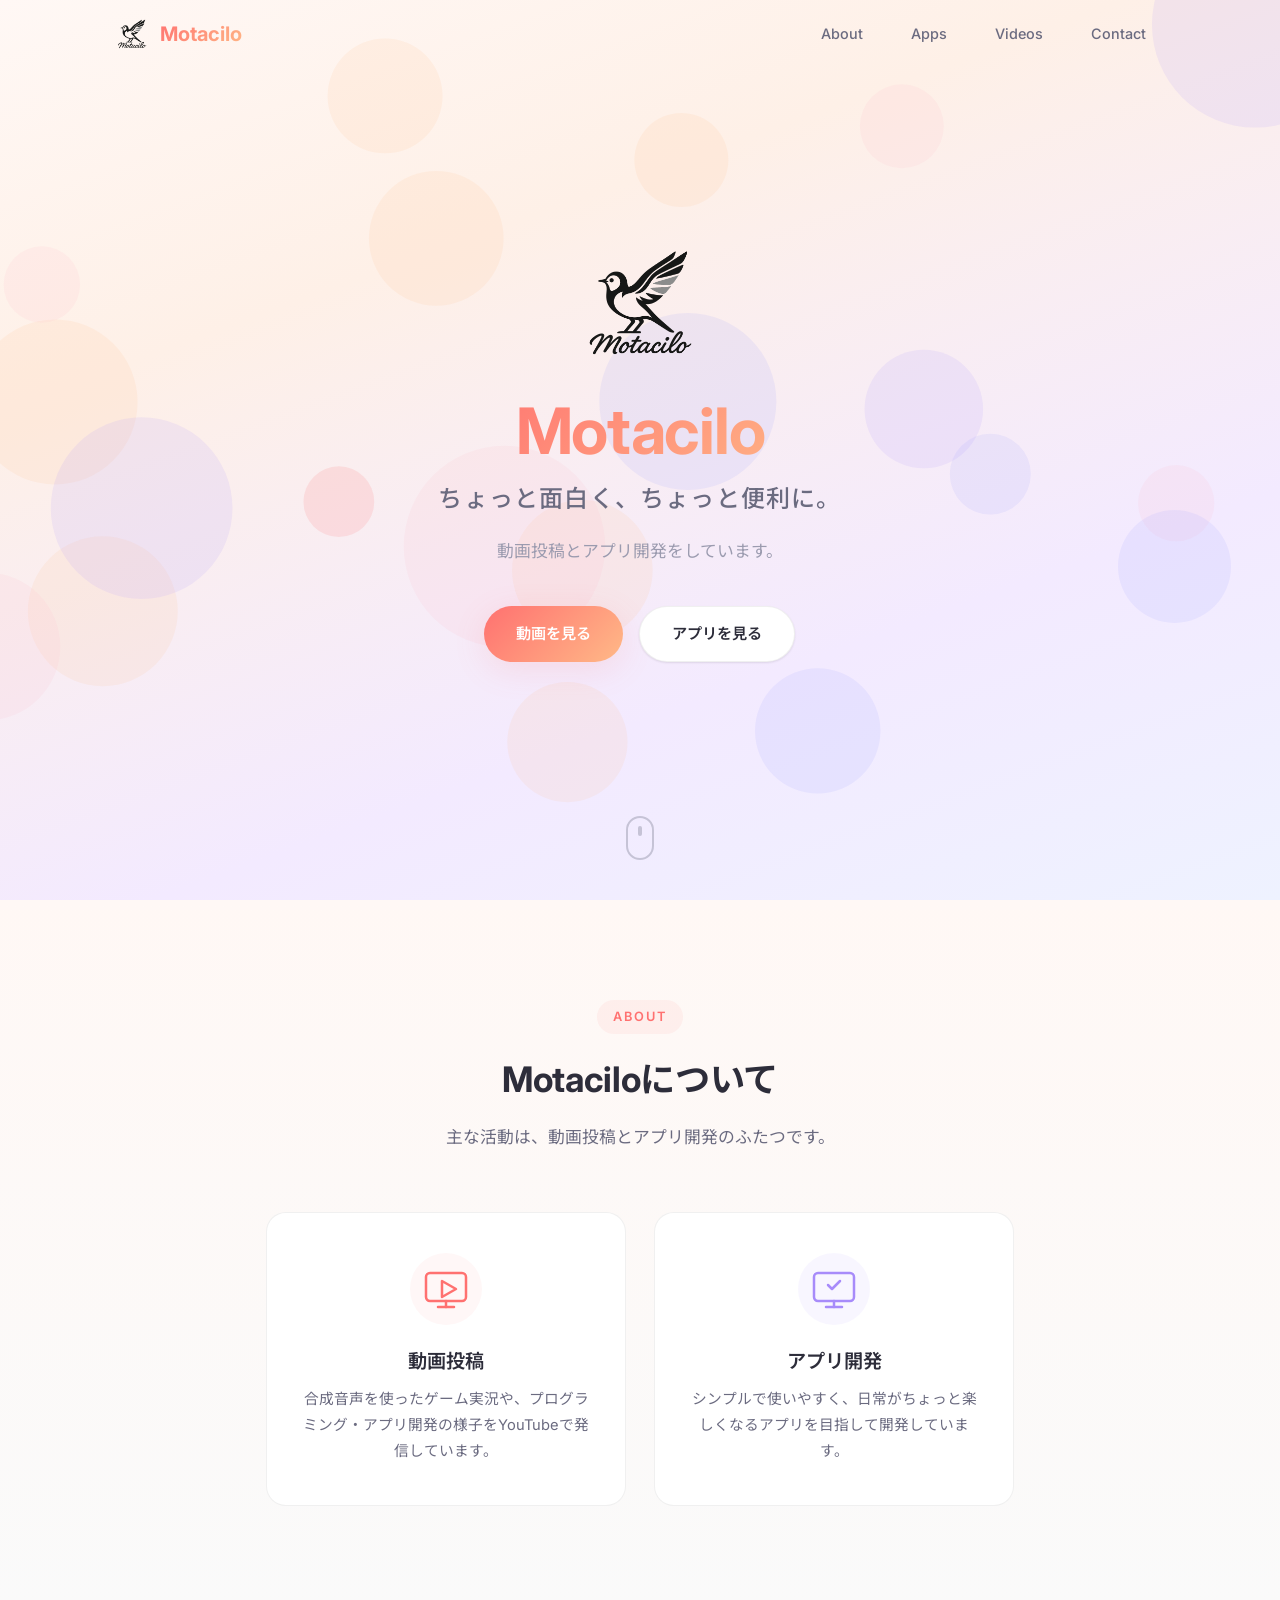
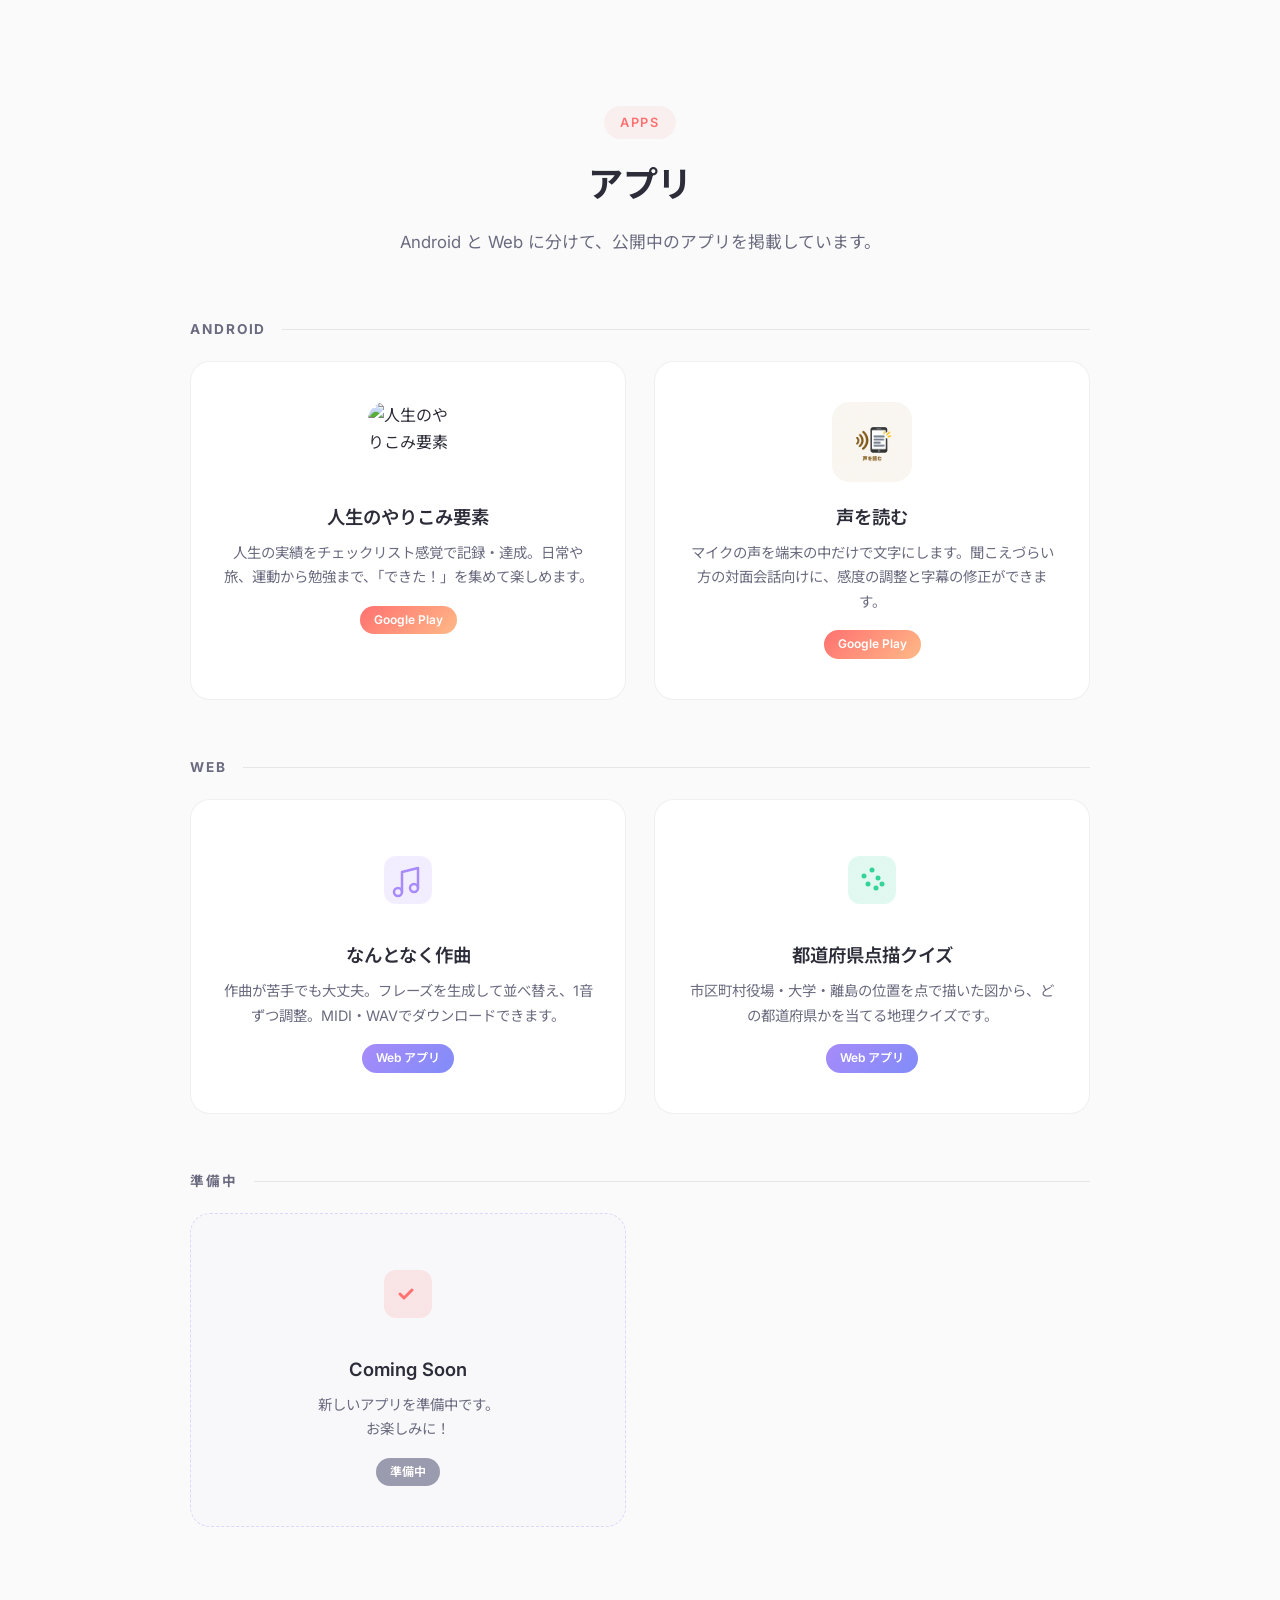
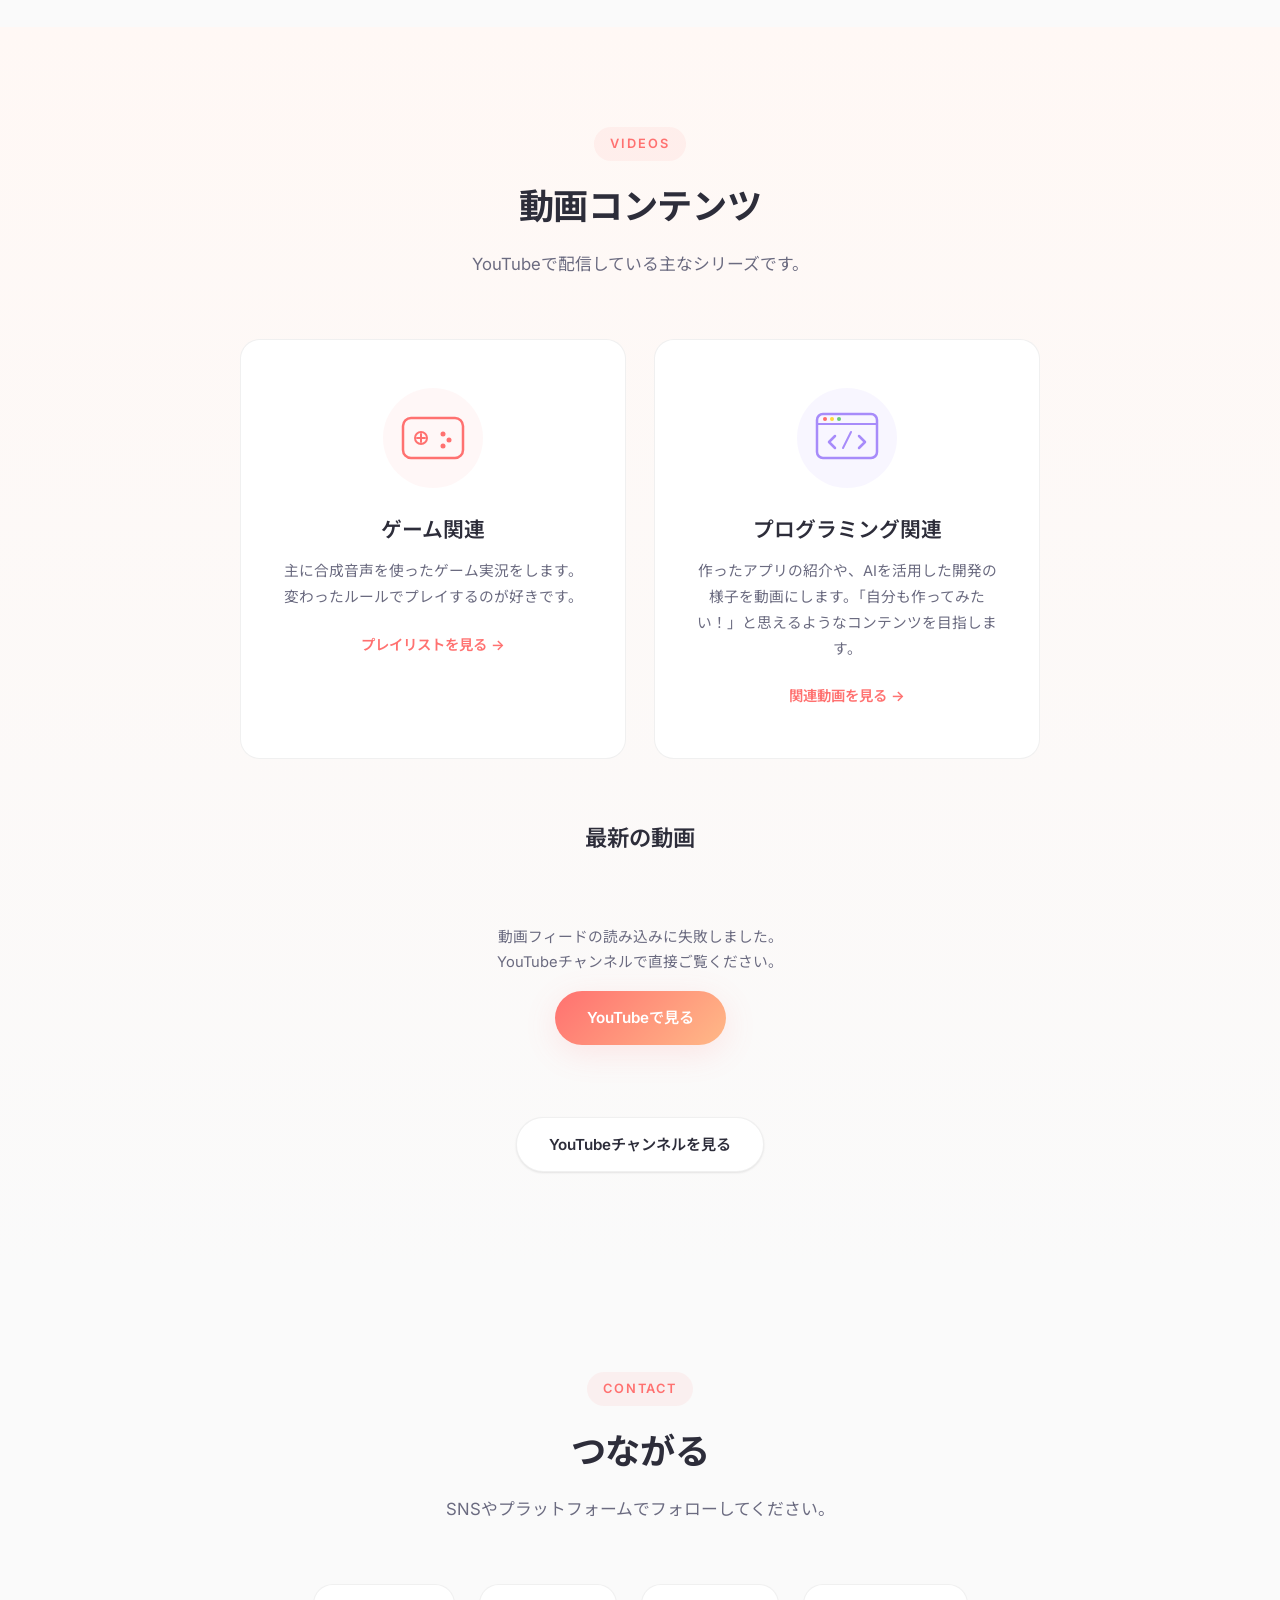
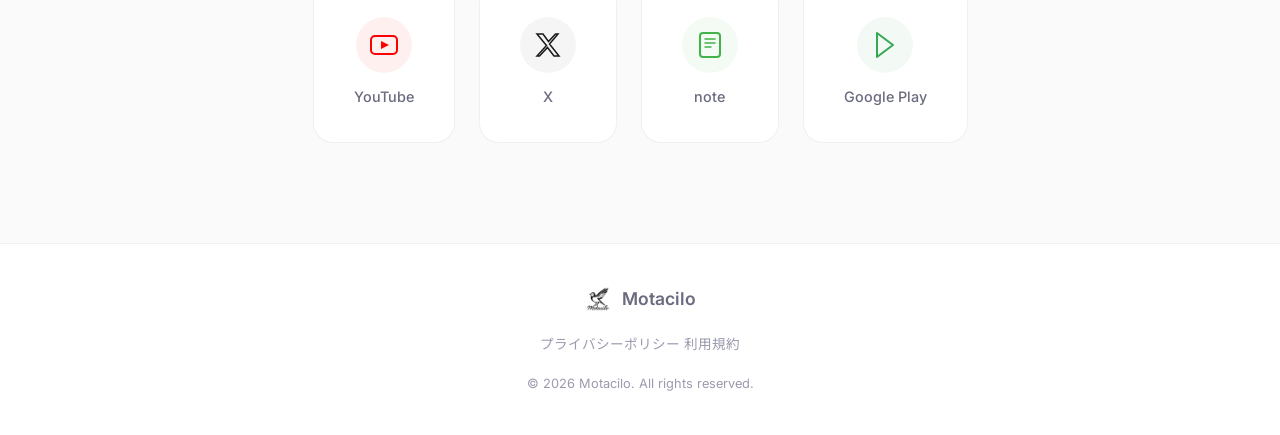
==== index.html @ a25bab6d "Group published apps by platform and add Read Your Voice. Co-authored-by: Cursor <cursoragent@cursor" ====
<!DOCTYPE html>
<html lang="ja">

<head>
  <meta charset="UTF-8">
  <meta name="viewport" content="width=device-width, initial-scale=1.0">
  <title>Motacilo - 動画投稿 & アプリ開発</title>
  <meta name="description" content="Motaciloは動画投稿とアプリ開発を行っています。合成音声実況の配信と、シンプルで楽しいアプリづくりに取り組んでいます。">
  <meta property="og:title" content="Motacilo - 動画投稿 & アプリ開発">
  <meta property="og:description" content="動画投稿とアプリ開発を行っています。合成音声実況の配信と、シンプルで楽しいアプリづくりに取り組んでいます。">
  <meta property="og:type" content="website">
  <meta property="og:url" content="https://www.motacilo.com">
  <meta property="og:image" content="https://www.motacilo.com/bird-logo.png">
  <link rel="icon" href="bird-logo.png" type="image/png">
  <link rel="preconnect" href="https://fonts.googleapis.com">
  <link rel="preconnect" href="https://fonts.gstatic.com" crossorigin>
  <link
    href="https://fonts.googleapis.com/css2?family=Inter:wght@300;400;500;600;700&family=Noto+Sans+JP:wght@300;400;500;600;700&display=swap"
    rel="stylesheet">
  <link rel="stylesheet" href="style.css">
  <script src="ga.js"></script>
</head>

<body>
  <!-- Navigation -->
  <nav class="navbar" id="navbar">
    <div class="nav-container">
      <a href="#hero" class="nav-logo">
        <img src="bird-logo.png" alt="Motacilo" class="nav-logo-img">
        <span class="nav-logo-text">Motacilo</span>
      </a>
      <button class="nav-toggle" id="navToggle" aria-label="メニューを開く">
        <span></span>
        <span></span>
        <span></span>
      </button>
      <ul class="nav-menu" id="navMenu">
        <li><a href="#about" class="nav-link">About</a></li>
        <li><a href="#apps" class="nav-link">Apps</a></li>
        <li><a href="#videos" class="nav-link">Videos</a></li>
        <li><a href="#contact" class="nav-link">Contact</a></li>
      </ul>
    </div>
  </nav>

  <!-- Hero Section -->
  <section class="hero" id="hero">
    <canvas id="particleCanvas"></canvas>
    <div class="hero-content">
      <div class="hero-logos">
        <img src="bird-logo.png" alt="Motacilo" class="hero-logo hero-logo-bird">
      </div>
      <h1 class="hero-title">Motacilo</h1>
      <p class="hero-subtitle">ちょっと面白く、ちょっと便利に。</p>
      <p class="hero-description">動画投稿とアプリ開発をしています。</p>
      <div class="hero-cta">
        <a href="#videos" class="btn btn-primary">動画を見る</a>
        <a href="#apps" class="btn btn-secondary">アプリを見る</a>
      </div>
    </div>
    <div class="hero-scroll">
      <div class="scroll-indicator">
        <span></span>
      </div>
    </div>
  </section>

  <!-- About Section -->
  <section class="section about" id="about">
    <div class="container">
      <div class="section-header fade-in">
        <span class="section-label">About</span>
        <h2 class="section-title">Motaciloについて</h2>
        <p class="section-description">主な活動は、動画投稿とアプリ開発のふたつです。</p>
      </div>
      <div class="about-grid">
        <div class="about-card fade-in" data-delay="100">
          <div class="about-icon">
            <svg width="48" height="48" viewBox="0 0 48 48" fill="none">
              <rect x="4" y="8" width="40" height="28" rx="4" stroke="currentColor" stroke-width="2.5" fill="none" />
              <polygon points="20,16 20,32 34,24" stroke="currentColor" stroke-width="2.5" fill="none"
                stroke-linejoin="round" />
              <path d="M16 42h16" stroke="currentColor" stroke-width="2.5" stroke-linecap="round" />
              <path d="M24 36v6" stroke="currentColor" stroke-width="2.5" stroke-linecap="round" />
            </svg>
          </div>
          <h3>動画投稿</h3>
          <p>合成音声を使ったゲーム実況や、プログラミング・アプリ開発の様子をYouTubeで発信しています。</p>
        </div>
        <div class="about-card fade-in" data-delay="200">
          <div class="about-icon">
            <svg width="48" height="48" viewBox="0 0 48 48" fill="none">
              <rect x="4" y="8" width="40" height="28" rx="4" stroke="currentColor" stroke-width="2.5" fill="none" />
              <path d="M16 42h16" stroke="currentColor" stroke-width="2.5" stroke-linecap="round" />
              <path d="M24 36v6" stroke="currentColor" stroke-width="2.5" stroke-linecap="round" />
              <path d="M18 20l4 4 8-8" stroke="currentColor" stroke-width="2.5" stroke-linecap="round"
                stroke-linejoin="round" />
            </svg>
          </div>
          <h3>アプリ開発</h3>
          <p>シンプルで使いやすく、日常がちょっと楽しくなるアプリを目指して開発しています。</p>
        </div>
      </div>
    </div>
  </section>

  <!-- Apps Section -->
  <section class="section apps" id="apps">
    <div class="container">
      <div class="section-header fade-in">
        <span class="section-label">Apps</span>
        <h2 class="section-title">アプリ</h2>
        <p class="section-description">Android と Web に分けて、公開中のアプリを掲載しています。</p>
      </div>
      <div class="apps-groups">
        <div class="apps-group">
          <div class="apps-group-header fade-in">
            <h3 class="apps-group-title">Android</h3>
            <span class="apps-group-line" aria-hidden="true"></span>
          </div>
          <div class="apps-grid">
            <a href="https://play.google.com/store/apps/details?id=com.motacilo.achievementunlocker"
              class="app-card fade-in" data-delay="100" target="_blank" rel="noopener">
              <div class="app-card-inner">
                <div class="app-icon-placeholder">
                  <img
                    src="https://play-lh.googleusercontent.com/eqlTgzxAvmn-Hdr-iQLj00DwZkwb9C2U_OhETA0t_ciAVkGTiUao0BtHWzihpzZ1F66JBv0UJqr0n4oA49PGsQ"
                    alt="人生のやりこみ要素" class="app-icon-img" width="80" height="80">
                </div>
                <h3>人生のやりこみ要素</h3>
                <p>人生の実績をチェックリスト感覚で記録・達成。日常や旅、運動から勉強まで、「できた！」を集めて楽しめます。</p>
                <span class="app-badge">Google Play</span>
              </div>
            </a>
            <a href="https://play.google.com/store/apps/details?id=com.motacilo.read_your_voice"
              class="app-card fade-in" data-delay="200" target="_blank" rel="noopener">
              <div class="app-card-inner">
                <div class="app-icon-placeholder">
                  <img src="read-your-voice.png" alt="声を読む" class="app-icon-img" width="80" height="80">
                </div>
                <h3>声を読む</h3>
                <p>マイクの声を端末の中だけで文字にします。聞こえづらい方の対面会話向けに、感度の調整と字幕の修正ができます。</p>
                <span class="app-badge">Google Play</span>
              </div>
            </a>
          </div>
        </div>
        <div class="apps-group">
          <div class="apps-group-header fade-in" data-delay="100">
            <h3 class="apps-group-title">Web</h3>
            <span class="apps-group-line" aria-hidden="true"></span>
          </div>
          <div class="apps-grid">
            <a href="https://motacilo.github.io/mathematical-music/"
              class="app-card fade-in" data-delay="200" target="_blank" rel="noopener">
              <div class="app-card-inner">
                <div class="app-icon-placeholder">
                  <svg width="64" height="64" viewBox="0 0 64 64" fill="none">
                    <rect x="8" y="8" width="48" height="48" rx="12" fill="url(#appGradMusic)" opacity="0.15" />
                    <path d="M26 44V24l16-4v20" stroke="url(#appGradMusic)" stroke-width="2.5" stroke-linecap="round" stroke-linejoin="round" fill="none" />
                    <circle cx="22" cy="44" r="4" stroke="url(#appGradMusic)" stroke-width="2.5" fill="none" />
                    <circle cx="38" cy="40" r="4" stroke="url(#appGradMusic)" stroke-width="2.5" fill="none" />
                    <defs>
                      <linearGradient id="appGradMusic" x1="8" y1="8" x2="56" y2="56">
                        <stop stop-color="#A78BFA" />
                        <stop offset="1" stop-color="#818CF8" />
                      </linearGradient>
                    </defs>
                  </svg>
                </div>
                <h3>なんとなく作曲</h3>
                <p>作曲が苦手でも大丈夫。フレーズを生成して並べ替え、1音ずつ調整。MIDI・WAVでダウンロードできます。</p>
                <span class="app-badge app-badge-web">Web アプリ</span>
              </div>
            </a>
            <a href="https://prefecture-pointillism-quiz.onrender.com/"
              class="app-card fade-in" data-delay="300" target="_blank" rel="noopener">
              <div class="app-card-inner">
                <div class="app-icon-placeholder">
                  <svg width="64" height="64" viewBox="0 0 64 64" fill="none">
                    <rect x="8" y="8" width="48" height="48" rx="12" fill="url(#appGradQuiz)" opacity="0.15" />
                    <circle cx="24" cy="28" r="2.5" fill="url(#appGradQuiz)" />
                    <circle cx="32" cy="22" r="2.5" fill="url(#appGradQuiz)" />
                    <circle cx="38" cy="30" r="2.5" fill="url(#appGradQuiz)" />
                    <circle cx="28" cy="36" r="2.5" fill="url(#appGradQuiz)" />
                    <circle cx="36" cy="40" r="2.5" fill="url(#appGradQuiz)" />
                    <circle cx="42" cy="36" r="2.5" fill="url(#appGradQuiz)" />
                    <path d="M22 46h20" stroke="url(#appGradQuiz)" stroke-width="2" stroke-linecap="round" opacity="0.5" />
                    <defs>
                      <linearGradient id="appGradQuiz" x1="8" y1="8" x2="56" y2="56">
                        <stop stop-color="#34D399" />
                        <stop offset="1" stop-color="#3B82F6" />
                      </linearGradient>
                    </defs>
                  </svg>
                </div>
                <h3>都道府県点描クイズ</h3>
                <p>市区町村役場・大学・離島の位置を点で描いた図から、どの都道府県かを当てる地理クイズです。</p>
                <span class="app-badge app-badge-web">Web アプリ</span>
              </div>
            </a>
          </div>
        </div>
        <div class="apps-group">
          <div class="apps-group-header fade-in" data-delay="200">
            <h3 class="apps-group-title">準備中</h3>
            <span class="apps-group-line" aria-hidden="true"></span>
          </div>
          <div class="apps-grid apps-grid-single">
            <div class="app-card app-card-soon fade-in" data-delay="300">
              <div class="app-card-inner">
                <div class="app-icon-placeholder">
                  <svg width="64" height="64" viewBox="0 0 64 64" fill="none">
                    <rect x="8" y="8" width="48" height="48" rx="12" fill="url(#appGrad1)" opacity="0.15" />
                    <path d="M24 32l4 4 8-8" stroke="url(#appGrad1)" stroke-width="3" stroke-linecap="round"
                      stroke-linejoin="round" />
                    <defs>
                      <linearGradient id="appGrad1" x1="8" y1="8" x2="56" y2="56">
                        <stop stop-color="#FF7170" />
                        <stop offset="1" stop-color="#FFB987" />
                      </linearGradient>
                    </defs>
                  </svg>
                </div>
                <h3>Coming Soon</h3>
                <p>新しいアプリを準備中です。<br>お楽しみに！</p>
                <span class="app-badge app-badge-muted">準備中</span>
              </div>
            </div>
          </div>
        </div>
      </div>
    </div>
  </section>

  <!-- Videos Section -->
  <section class="section videos" id="videos">
    <div class="container">
      <div class="section-header fade-in">
        <span class="section-label">Videos</span>
        <h2 class="section-title">動画コンテンツ</h2>
        <p class="section-description">YouTubeで配信している主なシリーズです。</p>
      </div>
      <div class="videos-grid">
        <div class="video-category fade-in" data-delay="100">
          <div class="video-category-visual game-visual">
            <svg width="80" height="80" viewBox="0 0 80 80" fill="none">
              <rect x="10" y="20" width="60" height="40" rx="8" stroke="currentColor" stroke-width="2.5" fill="none" />
              <circle cx="28" cy="40" r="6" stroke="currentColor" stroke-width="2" fill="none" />
              <path d="M28 36v8M24 40h8" stroke="currentColor" stroke-width="2" stroke-linecap="round" />
              <circle cx="50" cy="36" r="2.5" fill="currentColor" />
              <circle cx="56" cy="42" r="2.5" fill="currentColor" />
              <circle cx="50" cy="48" r="2.5" fill="currentColor" />
            </svg>
          </div>
          <h3>ゲーム関連</h3>
          <p>主に合成音声を使ったゲーム実況をします。変わったルールでプレイするのが好きです。</p>
          <a href="https://www.youtube.com/playlist?list=PL1Ieq1a8Wc7zcD7ouMbMYmk46sUWhp-SJ" class="video-link"
            target="_blank" rel="noopener">プレイリストを見る →</a>
        </div>
        <div class="video-category fade-in" data-delay="200">
          <div class="video-category-visual code-visual">
            <svg width="80" height="80" viewBox="0 0 80 80" fill="none">
              <rect x="10" y="16" width="60" height="44" rx="6" stroke="currentColor" stroke-width="2.5" fill="none" />
              <path d="M10 26h60" stroke="currentColor" stroke-width="2" />
              <circle cx="18" cy="21" r="2" fill="#FF6B6B" />
              <circle cx="25" cy="21" r="2" fill="#FFD93D" />
              <circle cx="32" cy="21" r="2" fill="#6BCB77" />
              <path d="M28 38l-6 6 6 6" stroke="currentColor" stroke-width="2.5" stroke-linecap="round"
                stroke-linejoin="round" />
              <path d="M52 38l6 6-6 6" stroke="currentColor" stroke-width="2.5" stroke-linecap="round"
                stroke-linejoin="round" />
              <path d="M44 34l-8 16" stroke="currentColor" stroke-width="2" stroke-linecap="round" />
            </svg>
          </div>
          <h3>プログラミング関連</h3>
          <p>作ったアプリの紹介や、AIを活用した開発の様子を動画にします。「自分も作ってみたい！」と思えるようなコンテンツを目指します。</p>
          <a href="https://www.youtube.com/@motaciloBlanka/search?query=%E3%82%A2%E3%83%97%E3%83%AA" class="video-link"
            target="_blank" rel="noopener">関連動画を見る →</a>
        </div>
      </div>

      <!-- Latest Videos from YouTube -->
      <div class="latest-videos fade-in" data-delay="300">
        <h3 class="latest-videos-title">最新の動画</h3>
        <div class="latest-videos-grid" id="latestVideos">
          <div class="latest-videos-loading">
            <div class="loading-spinner"></div>
            <p>動画を読み込み中...</p>
          </div>
        </div>
        <div class="latest-videos-more">
          <a href="https://www.youtube.com/@motaciloBlanka" class="btn btn-secondary" target="_blank" rel="noopener">
            YouTubeチャンネルを見る
          </a>
        </div>
      </div>
    </div>
  </section>

  <!-- Contact Section -->
  <section class="section contact" id="contact">
    <div class="container">
      <div class="section-header fade-in">
        <span class="section-label">Contact</span>
        <h2 class="section-title">つながる</h2>
        <p class="section-description">SNSやプラットフォームでフォローしてください。</p>
      </div>
      <div class="contact-links fade-in" data-delay="100">
        <a href="https://www.youtube.com/@motaciloBlanka" class="contact-card" aria-label="YouTube" target="_blank"
          rel="noopener">
          <div class="contact-icon youtube-icon">
            <svg width="32" height="32" viewBox="0 0 32 32" fill="none">
              <rect x="3" y="7" width="26" height="18" rx="4" stroke="currentColor" stroke-width="2" fill="none" />
              <polygon points="13,12 13,20 21,16" fill="currentColor" />
            </svg>
          </div>
          <span>YouTube</span>
        </a>
        <a href="https://x.com/motaciloBlanka" class="contact-card" aria-label="X (Twitter)" target="_blank"
          rel="noopener">
          <div class="contact-icon twitter-icon">
            <svg width="32" height="32" viewBox="0 0 32 32" fill="none">
              <path d="M5 5l9.5 11.5L5 27h2.5l8-8.5L22 27h5L17.5 15 26 5h-2.5l-7 7.5L11 5H5z" stroke="currentColor"
                stroke-width="1.5" fill="none" />
            </svg>
          </div>
          <span>X</span>
        </a>
        <a href="https://note.com/mtacilo_1201" class="contact-card" aria-label="note" target="_blank" rel="noopener">
          <div class="contact-icon note-icon">
            <svg width="32" height="32" viewBox="0 0 32 32" fill="none">
              <rect x="6" y="4" width="20" height="24" rx="3" stroke="currentColor" stroke-width="2" fill="none" />
              <path d="M11 10h10M11 14h10M11 18h6" stroke="currentColor" stroke-width="1.5" stroke-linecap="round" />
            </svg>
          </div>
          <span>note</span>
        </a>
        <a href="https://play.google.com/store/apps/details?id=com.motacilo.achievementunlocker" class="contact-card"
          aria-label="Google Play" target="_blank" rel="noopener">
          <div class="contact-icon play-icon">
            <svg width="32" height="32" viewBox="0 0 32 32" fill="none">
              <path d="M8 4l16 12L8 28V4z" stroke="currentColor" stroke-width="2" fill="none" stroke-linejoin="round" />
            </svg>
          </div>
          <span>Google Play</span>
        </a>
      </div>
    </div>
  </section>

  <!-- Footer -->
  <footer class="footer">
    <div class="container">
      <div class="footer-content">
        <div class="footer-logo">
          <img src="bird-logo.png" alt="Motacilo" class="footer-logo-img">
          <span>Motacilo</span>
        </div>
        <div class="footer-links">
          <a href="privacy.html">プライバシーポリシー</a>
          <a href="terms.html">利用規約</a>
        </div>
        <p class="footer-copy">&copy; 2026 Motacilo. All rights reserved.</p>
      </div>
    </div>
  </footer>

  <script src="script.js"></script>
</body>

</html>
---- style.css ----
/* ===========================
   Design Tokens & Variables
   =========================== */
:root {
  /* Colors - Warm, friendly light theme */
  --color-bg: #FAFAFA;
  --color-bg-warm: #FFF8F5;
  --color-surface: #FFFFFF;
  --color-surface-hover: #FFF0EB;
  --color-text: #2D2D3A;
  --color-text-secondary: #6B6B80;
  --color-text-muted: #9B9BAF;

  /* Accent gradients */
  --gradient-primary: linear-gradient(135deg, #FF7170 0%, #FFB987 100%);
  --gradient-secondary: linear-gradient(135deg, #A78BFA 0%, #818CF8 100%);
  --gradient-hero: linear-gradient(160deg, #FFF8F5 0%, #FEF0E7 30%, #F3EAFF 70%, #EEF2FF 100%);
  --gradient-section-alt: linear-gradient(180deg, #FFF8F5 0%, #FAFAFA 100%);

  /* Solid accents */
  --color-primary: #FF7170;
  --color-primary-dark: #E85D5C;
  --color-secondary: #A78BFA;
  --color-accent-warm: #FFB987;
  --color-accent-cool: #818CF8;

  /* Shadows */
  --shadow-sm: 0 1px 3px rgba(0, 0, 0, 0.04), 0 1px 2px rgba(0, 0, 0, 0.06);
  --shadow-md: 0 4px 16px rgba(0, 0, 0, 0.06), 0 2px 4px rgba(0, 0, 0, 0.04);
  --shadow-lg: 0 12px 40px rgba(0, 0, 0, 0.08), 0 4px 12px rgba(0, 0, 0, 0.04);
  --shadow-glow: 0 8px 32px rgba(255, 113, 112, 0.15);

  /* Borders */
  --border-light: 1px solid rgba(0, 0, 0, 0.06);
  --border-radius-sm: 8px;
  --border-radius-md: 12px;
  --border-radius-lg: 20px;
  --border-radius-xl: 28px;

  /* Typography */
  --font-main: 'Inter', 'Noto Sans JP', -apple-system, BlinkMacSystemFont, sans-serif;

  /* Spacing */
  --section-padding: 100px 0;
  --container-width: 1100px;

  /* Transitions */
  --transition-fast: 0.2s cubic-bezier(0.4, 0, 0.2, 1);
  --transition-smooth: 0.4s cubic-bezier(0.4, 0, 0.2, 1);
  --transition-spring: 0.5s cubic-bezier(0.34, 1.56, 0.64, 1);
}

/* ===========================
   Reset & Base
   =========================== */
*,
*::before,
*::after {
  margin: 0;
  padding: 0;
  box-sizing: border-box;
}

html {
  scroll-behavior: smooth;
  font-size: 16px;
}

body {
  font-family: var(--font-main);
  color: var(--color-text);
  background-color: var(--color-bg);
  line-height: 1.7;
  -webkit-font-smoothing: antialiased;
  -moz-osx-font-smoothing: grayscale;
  overflow-x: hidden;
}

a {
  color: inherit;
  text-decoration: none;
}

img {
  max-width: 100%;
  height: auto;
  display: block;
}

/* ===========================
   Container
   =========================== */
.container {
  max-width: var(--container-width);
  margin: 0 auto;
  padding: 0 24px;
}

/* ===========================
   Navigation
   =========================== */
.navbar {
  position: fixed;
  top: 0;
  left: 0;
  right: 0;
  z-index: 1000;
  padding: 16px 0;
  transition: var(--transition-smooth);
  background: transparent;
}

.navbar.scrolled {
  background: rgba(255, 255, 255, 0.85);
  backdrop-filter: blur(20px);
  -webkit-backdrop-filter: blur(20px);
  box-shadow: var(--shadow-sm);
  padding: 10px 0;
}

.nav-container {
  max-width: var(--container-width);
  margin: 0 auto;
  padding: 0 24px;
  display: flex;
  align-items: center;
  justify-content: space-between;
}

.nav-logo {
  display: flex;
  align-items: center;
  gap: 10px;
  font-weight: 700;
  font-size: 1.25rem;
  z-index: 1001;
}

.nav-logo-img {
  width: 36px;
  height: 36px;
  border-radius: 8px;
  object-fit: contain;
}

.nav-logo-text {
  background: var(--gradient-primary);
  -webkit-background-clip: text;
  -webkit-text-fill-color: transparent;
  background-clip: text;
}

.nav-menu {
  display: flex;
  list-style: none;
  gap: 8px;
}

.nav-link {
  padding: 8px 20px;
  font-size: 0.9rem;
  font-weight: 500;
  color: var(--color-text-secondary);
  border-radius: var(--border-radius-xl);
  transition: var(--transition-fast);
  position: relative;
}

.nav-link:hover {
  color: var(--color-primary);
  background: var(--color-surface-hover);
}

/* Mobile nav toggle */
.nav-toggle {
  display: none;
  flex-direction: column;
  gap: 5px;
  background: none;
  border: none;
  cursor: pointer;
  padding: 4px;
  z-index: 1001;
}

.nav-toggle span {
  display: block;
  width: 24px;
  height: 2px;
  background: var(--color-text);
  border-radius: 2px;
  transition: var(--transition-fast);
}

.nav-toggle.active span:nth-child(1) {
  transform: rotate(45deg) translate(5px, 5px);
}

.nav-toggle.active span:nth-child(2) {
  opacity: 0;
}

.nav-toggle.active span:nth-child(3) {
  transform: rotate(-45deg) translate(5px, -5px);
}

/* ===========================
   Hero
   =========================== */
.hero {
  position: relative;
  min-height: 100vh;
  display: flex;
  flex-direction: column;
  align-items: center;
  justify-content: center;
  background: var(--gradient-hero);
  overflow: hidden;
}

#particleCanvas {
  position: absolute;
  top: 0;
  left: 0;
  width: 100%;
  height: 100%;
  pointer-events: none;
}

.hero-content {
  position: relative;
  z-index: 1;
  text-align: center;
  padding: 0 24px;
  animation: heroFadeIn 1s ease-out;
}

@keyframes heroFadeIn {
  from {
    opacity: 0;
    transform: translateY(30px);
  }

  to {
    opacity: 1;
    transform: translateY(0);
  }
}

/* Hero logo */
.hero-logos {
  display: flex;
  align-items: center;
  justify-content: center;
  margin-bottom: 28px;
}

.hero-logo {
  border-radius: var(--border-radius-lg);
  animation: logoFloat 4s ease-in-out infinite;
  object-fit: contain;
}

.hero-logo-bird {
  width: 130px;
  height: 130px;
}

@keyframes logoFloat {

  0%,
  100% {
    transform: translateY(0);
  }

  50% {
    transform: translateY(-12px);
  }
}

.hero-title {
  font-size: 4rem;
  font-weight: 700;
  letter-spacing: -0.02em;
  background: var(--gradient-primary);
  -webkit-background-clip: text;
  -webkit-text-fill-color: transparent;
  background-clip: text;
  margin-bottom: 12px;
  line-height: 1.1;
}

.hero-subtitle {
  font-size: 1.5rem;
  font-weight: 500;
  color: var(--color-text-secondary);
  margin-bottom: 16px;
  letter-spacing: 0.05em;
}

.hero-description {
  font-size: 1.05rem;
  color: var(--color-text-muted);
  line-height: 1.8;
  margin-bottom: 40px;
}

.hero-cta {
  display: flex;
  gap: 16px;
  justify-content: center;
  flex-wrap: wrap;
}

/* Buttons */
.btn {
  display: inline-flex;
  align-items: center;
  padding: 14px 32px;
  border-radius: var(--border-radius-xl);
  font-size: 0.95rem;
  font-weight: 600;
  transition: var(--transition-spring);
  cursor: pointer;
  border: none;
}

.btn-primary {
  background: var(--gradient-primary);
  color: #fff;
  box-shadow: var(--shadow-glow);
}

.btn-primary:hover {
  transform: translateY(-3px) scale(1.03);
  box-shadow: 0 12px 40px rgba(255, 113, 112, 0.25);
}

.btn-secondary {
  background: var(--color-surface);
  color: var(--color-text);
  border: var(--border-light);
  box-shadow: var(--shadow-sm);
}

.btn-secondary:hover {
  transform: translateY(-3px) scale(1.03);
  box-shadow: var(--shadow-md);
  border-color: var(--color-primary);
  color: var(--color-primary);
}

/* Scroll indicator */
.hero-scroll {
  position: absolute;
  bottom: 40px;
  left: 50%;
  transform: translateX(-50%);
  z-index: 1;
}

.scroll-indicator {
  width: 28px;
  height: 44px;
  border: 2px solid var(--color-text-muted);
  border-radius: 14px;
  display: flex;
  justify-content: center;
  padding-top: 8px;
  opacity: 0.5;
}

.scroll-indicator span {
  width: 4px;
  height: 10px;
  background: var(--color-text-muted);
  border-radius: 2px;
  animation: scrollBounce 2s ease-in-out infinite;
}

@keyframes scrollBounce {

  0%,
  100% {
    transform: translateY(0);
    opacity: 1;
  }

  50% {
    transform: translateY(10px);
    opacity: 0.3;
  }
}

/* ===========================
   Sections
   =========================== */
.section {
  padding: var(--section-padding);
}

.section-header {
  text-align: center;
  margin-bottom: 60px;
}

.section-label {
  display: inline-block;
  font-size: 0.8rem;
  font-weight: 600;
  letter-spacing: 0.15em;
  text-transform: uppercase;
  color: var(--color-primary);
  background: rgba(255, 113, 112, 0.08);
  padding: 6px 16px;
  border-radius: var(--border-radius-xl);
  margin-bottom: 16px;
}

.section-title {
  font-size: 2.2rem;
  font-weight: 700;
  letter-spacing: -0.01em;
  margin-bottom: 12px;
}

.section-description {
  font-size: 1.05rem;
  color: var(--color-text-secondary);
  max-width: 520px;
  margin: 0 auto;
  line-height: 1.8;
}

/* ===========================
   About
   =========================== */
.about {
  background: var(--gradient-section-alt);
}

.about-grid {
  display: flex;
  justify-content: center;
  flex-wrap: wrap;
  gap: 28px;
}

.about-card {
  flex: 1;
  min-width: 280px;
  max-width: 360px;
  background: var(--color-surface);
  border-radius: var(--border-radius-lg);
  padding: 40px 32px;
  text-align: center;
  border: var(--border-light);
  transition: var(--transition-spring);
  position: relative;
  overflow: hidden;
}

.about-card::before {
  content: '';
  position: absolute;
  top: 0;
  left: 0;
  right: 0;
  height: 4px;
  background: var(--gradient-primary);
  opacity: 0;
  transition: var(--transition-smooth);
}

.about-card:hover {
  transform: translateY(-6px);
  box-shadow: var(--shadow-lg);
}

.about-card:hover::before {
  opacity: 1;
}

.about-icon {
  width: 72px;
  height: 72px;
  margin: 0 auto 20px;
  display: flex;
  align-items: center;
  justify-content: center;
  background: rgba(255, 113, 112, 0.06);
  border-radius: 50%;
  color: var(--color-primary);
  transition: var(--transition-smooth);
}

.about-card:nth-child(2) .about-icon {
  background: rgba(167, 139, 250, 0.08);
  color: var(--color-secondary);
}

.about-card:hover .about-icon {
  transform: scale(1.1);
}

.about-card h3 {
  font-size: 1.2rem;
  font-weight: 600;
  margin-bottom: 10px;
}

.about-card p {
  font-size: 0.92rem;
  color: var(--color-text-secondary);
  line-height: 1.75;
}

/* ===========================
   Apps
   =========================== */
.apps-groups {
  display: flex;
  flex-direction: column;
  gap: 56px;
  max-width: 900px;
  margin: 0 auto;
}

.apps-group-header {
  display: flex;
  align-items: center;
  gap: 16px;
  margin-bottom: 20px;
}

.apps-group-title {
  font-size: 0.85rem;
  font-weight: 700;
  letter-spacing: 0.14em;
  text-transform: uppercase;
  color: var(--color-text-secondary);
}

.apps-group-line {
  flex: 1;
  height: 1px;
  background: rgba(0, 0, 0, 0.08);
}

.apps-grid {
  display: grid;
  grid-template-columns: repeat(2, 1fr);
  gap: 28px;
}

.apps-grid-single {
  grid-template-columns: minmax(0, 1fr);
  max-width: calc((100% - 28px) / 2);
}

.app-card {
  background: var(--color-surface);
  border-radius: var(--border-radius-lg);
  border: var(--border-light);
  transition: var(--transition-spring);
  overflow: hidden;
}

.app-card:hover {
  transform: translateY(-6px);
  box-shadow: var(--shadow-lg);
}

.app-card-inner {
  padding: 40px 32px;
  text-align: center;
}

.app-icon-placeholder {
  width: 80px;
  height: 80px;
  margin: 0 auto 20px;
  display: flex;
  align-items: center;
  justify-content: center;
}

.app-icon-img {
  width: 80px;
  height: 80px;
  border-radius: 18px;
  object-fit: cover;
}

a.app-card {
  color: inherit;
  display: block;
}

.app-card h3 {
  font-size: 1.15rem;
  font-weight: 600;
  margin-bottom: 8px;
}

.app-card p {
  font-size: 0.9rem;
  color: var(--color-text-secondary);
  line-height: 1.7;
}

.app-badge {
  display: inline-block;
  font-size: 0.75rem;
  font-weight: 600;
  padding: 4px 14px;
  border-radius: var(--border-radius-xl);
  background: var(--gradient-primary);
  color: #fff;
  margin-top: 16px;
}

.app-badge-muted {
  background: var(--color-text-muted);
}

.app-badge-web {
  background: var(--gradient-secondary);
}

.app-card-soon {
  border-style: dashed;
  border-color: rgba(167, 139, 250, 0.3);
  background: rgba(167, 139, 250, 0.02);
}

.app-card-soon:hover {
  border-color: var(--color-secondary);
  background: rgba(167, 139, 250, 0.04);
}

/* ===========================
   Videos
   =========================== */
.videos {
  background: var(--gradient-section-alt);
}

.videos-grid {
  display: grid;
  grid-template-columns: repeat(2, 1fr);
  gap: 28px;
  max-width: 800px;
  margin: 0 auto;
}

.video-category {
  background: var(--color-surface);
  border-radius: var(--border-radius-lg);
  padding: 48px 36px;
  text-align: center;
  border: var(--border-light);
  transition: var(--transition-spring);
  position: relative;
  overflow: hidden;
}

.video-category:hover {
  transform: translateY(-6px);
  box-shadow: var(--shadow-lg);
}

.video-category-visual {
  width: 100px;
  height: 100px;
  margin: 0 auto 24px;
  display: flex;
  align-items: center;
  justify-content: center;
  border-radius: 50%;
  transition: var(--transition-smooth);
}

.game-visual {
  background: rgba(255, 113, 112, 0.06);
  color: var(--color-primary);
}

.code-visual {
  background: rgba(167, 139, 250, 0.08);
  color: var(--color-secondary);
}

.video-category:hover .video-category-visual {
  transform: scale(1.08) rotate(3deg);
}

.video-category h3 {
  font-size: 1.3rem;
  font-weight: 600;
  margin-bottom: 12px;
}

.video-category p {
  font-size: 0.92rem;
  color: var(--color-text-secondary);
  line-height: 1.75;
  margin-bottom: 20px;
}

.video-link {
  display: inline-block;
  font-size: 0.9rem;
  font-weight: 600;
  color: var(--color-primary);
  transition: var(--transition-fast);
}

.video-link:hover {
  color: var(--color-primary-dark);
  transform: translateX(4px);
}

/* ===========================
   Latest Videos (YouTube Feed)
   =========================== */
.latest-videos {
  margin-top: 60px;
  text-align: center;
}

.latest-videos-title {
  font-size: 1.4rem;
  font-weight: 600;
  margin-bottom: 28px;
}

.latest-videos-grid {
  display: grid;
  grid-template-columns: repeat(3, 1fr);
  gap: 24px;
  max-width: 900px;
  margin: 0 auto;
}

.video-card {
  background: var(--color-surface);
  border-radius: var(--border-radius-md);
  border: var(--border-light);
  overflow: hidden;
  transition: var(--transition-spring);
  text-align: left;
}

.video-card:hover {
  transform: translateY(-6px);
  box-shadow: var(--shadow-lg);
}

.video-card-thumb {
  position: relative;
  width: 100%;
  aspect-ratio: 16/9;
  overflow: hidden;
  background: #f0f0f0;
}

.video-card-thumb img {
  width: 100%;
  height: 100%;
  object-fit: cover;
  transition: transform 0.4s ease;
}

.video-card:hover .video-card-thumb img {
  transform: scale(1.05);
}

.video-card-play {
  position: absolute;
  top: 50%;
  left: 50%;
  transform: translate(-50%, -50%);
  width: 48px;
  height: 48px;
  background: rgba(0, 0, 0, 0.6);
  border-radius: 50%;
  display: flex;
  align-items: center;
  justify-content: center;
  opacity: 0;
  transition: var(--transition-fast);
}

.video-card:hover .video-card-play {
  opacity: 1;
}

.video-card-play svg {
  width: 20px;
  height: 20px;
  fill: #fff;
  margin-left: 2px;
}

.video-card-info {
  padding: 16px;
}

.video-card-title {
  font-size: 0.88rem;
  font-weight: 500;
  line-height: 1.5;
  color: var(--color-text);
  display: -webkit-box;
  -webkit-line-clamp: 2;
  line-clamp: 2;
  -webkit-box-orient: vertical;
  overflow: hidden;
  margin-bottom: 6px;
}

.video-card-date {
  font-size: 0.75rem;
  color: var(--color-text-muted);
}

.latest-videos-more {
  margin-top: 32px;
}

/* Loading spinner */
.latest-videos-loading {
  grid-column: 1 / -1;
  display: flex;
  flex-direction: column;
  align-items: center;
  gap: 12px;
  padding: 40px 0;
  color: var(--color-text-muted);
  font-size: 0.9rem;
}

.loading-spinner {
  width: 32px;
  height: 32px;
  border: 3px solid rgba(255, 113, 112, 0.15);
  border-top-color: var(--color-primary);
  border-radius: 50%;
  animation: spin 0.8s linear infinite;
}

@keyframes spin {
  to {
    transform: rotate(360deg);
  }
}

/* Videos error / fallback */
.latest-videos-fallback {
  grid-column: 1 / -1;
  text-align: center;
  padding: 40px 20px;
}

.latest-videos-fallback p {
  font-size: 0.92rem;
  color: var(--color-text-secondary);
  margin-bottom: 16px;
}

/* ===========================
   Contact
   =========================== */
.contact-links {
  display: flex;
  justify-content: center;
  gap: 24px;
  flex-wrap: wrap;
}

.contact-card {
  display: flex;
  flex-direction: column;
  align-items: center;
  gap: 12px;
  padding: 32px 40px;
  background: var(--color-surface);
  border-radius: var(--border-radius-lg);
  border: var(--border-light);
  transition: var(--transition-spring);
  min-width: 130px;
}

.contact-card:hover {
  transform: translateY(-6px);
  box-shadow: var(--shadow-lg);
}

.contact-icon {
  width: 56px;
  height: 56px;
  display: flex;
  align-items: center;
  justify-content: center;
  border-radius: 50%;
  transition: var(--transition-smooth);
}

.youtube-icon {
  background: rgba(255, 0, 0, 0.06);
  color: #FF0000;
}

.twitter-icon {
  background: rgba(0, 0, 0, 0.04);
  color: #1a1a1a;
}

.note-icon {
  background: rgba(65, 179, 73, 0.06);
  color: #41B349;
}

.play-icon {
  background: rgba(52, 168, 83, 0.06);
  color: #34A853;
}

.contact-card:hover .contact-icon {
  transform: scale(1.15);
}

.contact-card span {
  font-size: 0.9rem;
  font-weight: 500;
  color: var(--color-text-secondary);
}

/* ===========================
   Footer
   =========================== */
.footer {
  background: var(--color-surface);
  border-top: var(--border-light);
  padding: 40px 0;
}

.footer-content {
  display: flex;
  flex-direction: column;
  align-items: center;
  gap: 16px;
}

.footer-logo {
  display: flex;
  align-items: center;
  gap: 10px;
  font-weight: 600;
  font-size: 1.1rem;
  color: var(--color-text-secondary);
}

.footer-logo-img {
  width: 28px;
  height: 28px;
  border-radius: 6px;
  object-fit: contain;
}

.footer-links a {
  font-size: 0.85rem;
  color: var(--color-text-muted);
  transition: var(--transition-fast);
}

.footer-links a:hover {
  color: var(--color-primary);
}

.footer-copy {
  font-size: 0.8rem;
  color: var(--color-text-muted);
}

/* ===========================
   Animations (fade-in on scroll)
   =========================== */
.fade-in {
  opacity: 0;
  transform: translateY(30px);
  transition: opacity 0.7s ease-out, transform 0.7s ease-out;
}

.fade-in.visible {
  opacity: 1;
  transform: translateY(0);
}

/* ===========================
   Responsive
   =========================== */
@media (max-width: 768px) {
  .nav-toggle {
    display: flex;
  }

  .nav-menu {
    position: fixed;
    top: 0;
    right: -100%;
    width: 70%;
    max-width: 300px;
    height: 100vh;
    background: rgba(255, 255, 255, 0.97);
    backdrop-filter: blur(20px);
    -webkit-backdrop-filter: blur(20px);
    flex-direction: column;
    justify-content: center;
    align-items: center;
    gap: 8px;
    padding: 80px 24px;
    transition: right var(--transition-smooth);
    box-shadow: -8px 0 30px rgba(0, 0, 0, 0.08);
  }

  .nav-menu.open {
    right: 0;
  }

  .nav-link {
    font-size: 1.1rem;
    padding: 12px 24px;
  }

  .hero-title {
    font-size: 2.6rem;
  }

  .hero-subtitle {
    font-size: 1.15rem;
  }

  .hero-logo-bird {
    width: 90px;
    height: 90px;
  }

  .about-grid {
    flex-direction: column;
    align-items: center;
  }

  .apps-grid,
  .apps-grid-single {
    grid-template-columns: 1fr;
    max-width: none;
  }

  .videos-grid {
    grid-template-columns: 1fr;
  }

  .latest-videos-grid {
    grid-template-columns: 1fr;
  }

  .section {
    padding: 70px 0;
  }

  .section-title {
    font-size: 1.7rem;
  }

  .contact-links {
    gap: 16px;
  }

  .contact-card {
    padding: 24px 28px;
    min-width: 110px;
  }
}

@media (min-width: 769px) and (max-width: 1024px) {
  .latest-videos-grid {
    grid-template-columns: repeat(2, 1fr);
  }
}

@media (max-width: 480px) {
  .hero-title {
    font-size: 2.2rem;
  }

  .hero-cta {
    flex-direction: column;
    align-items: center;
  }

  .btn {
    width: 100%;
    max-width: 260px;
    justify-content: center;
  }

  .contact-links {
    gap: 12px;
  }

  .contact-card {
    padding: 20px 16px;
    min-width: 80px;
  }
}
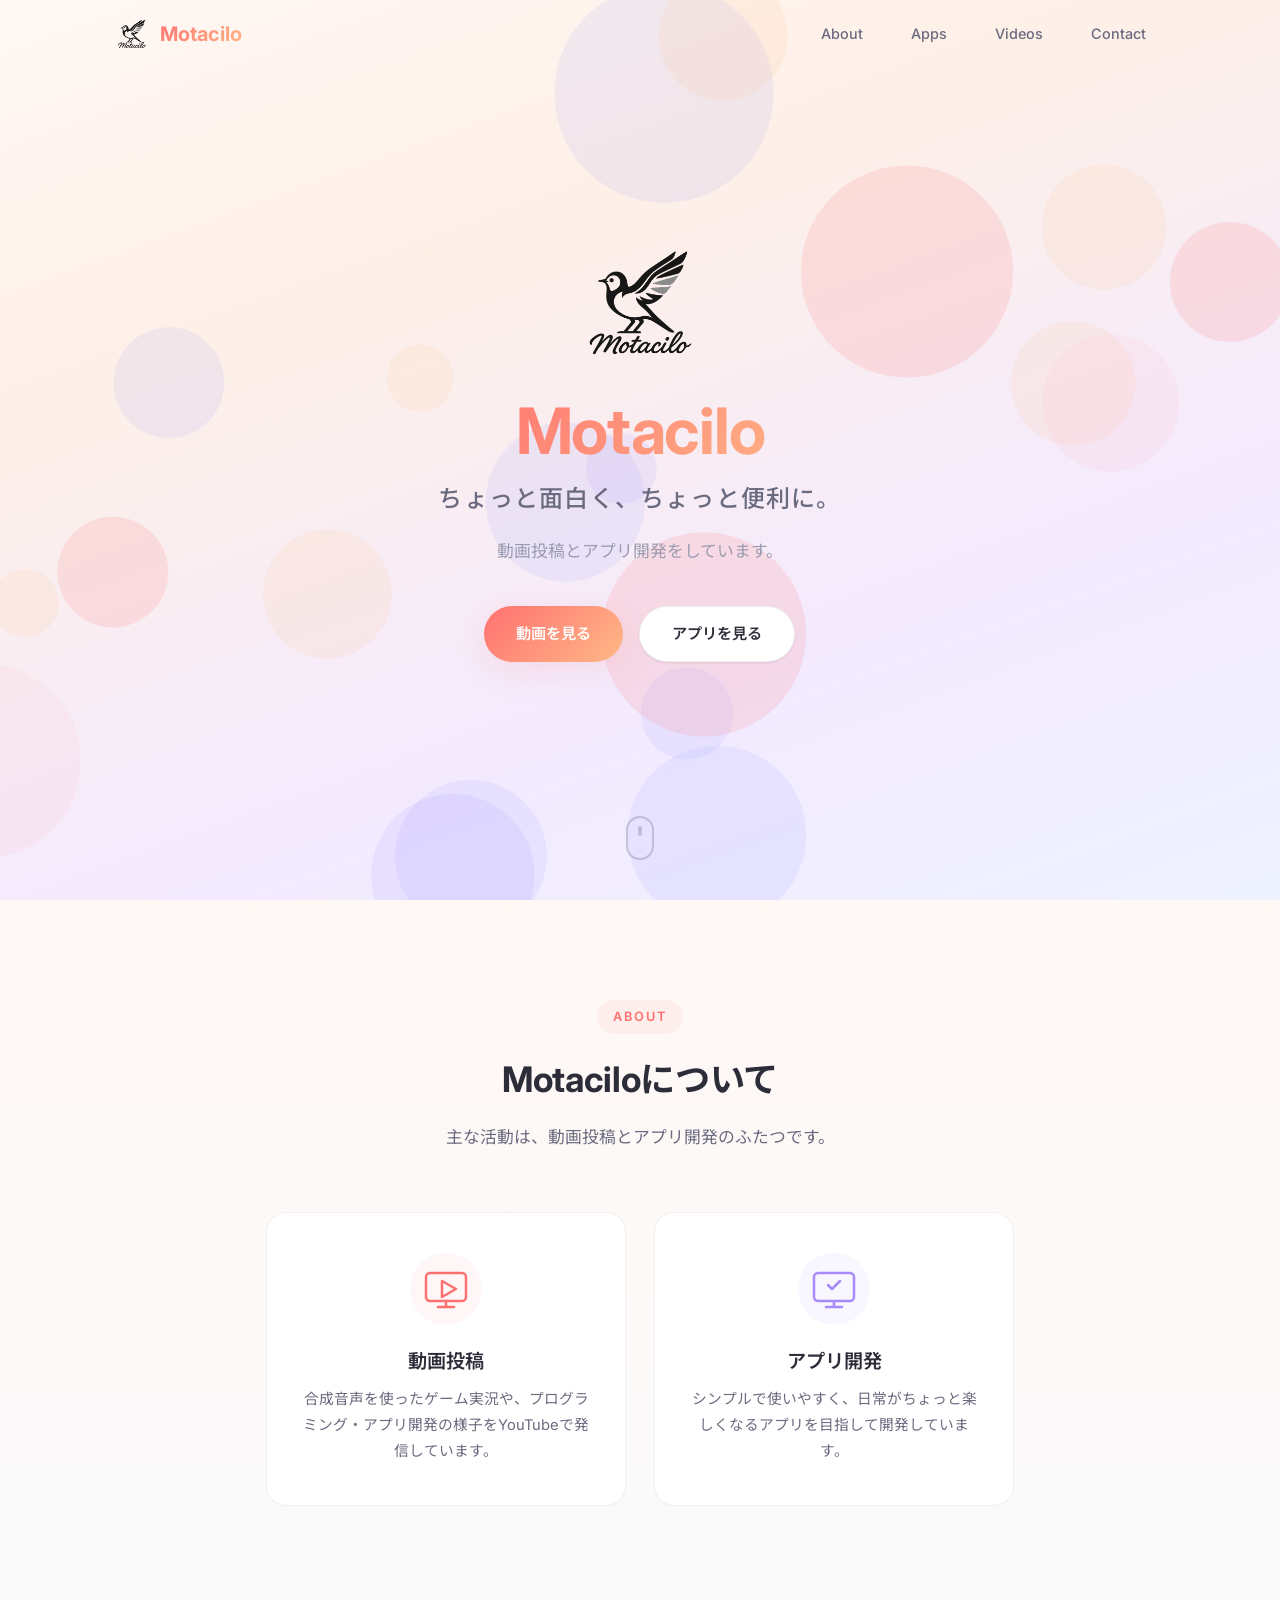
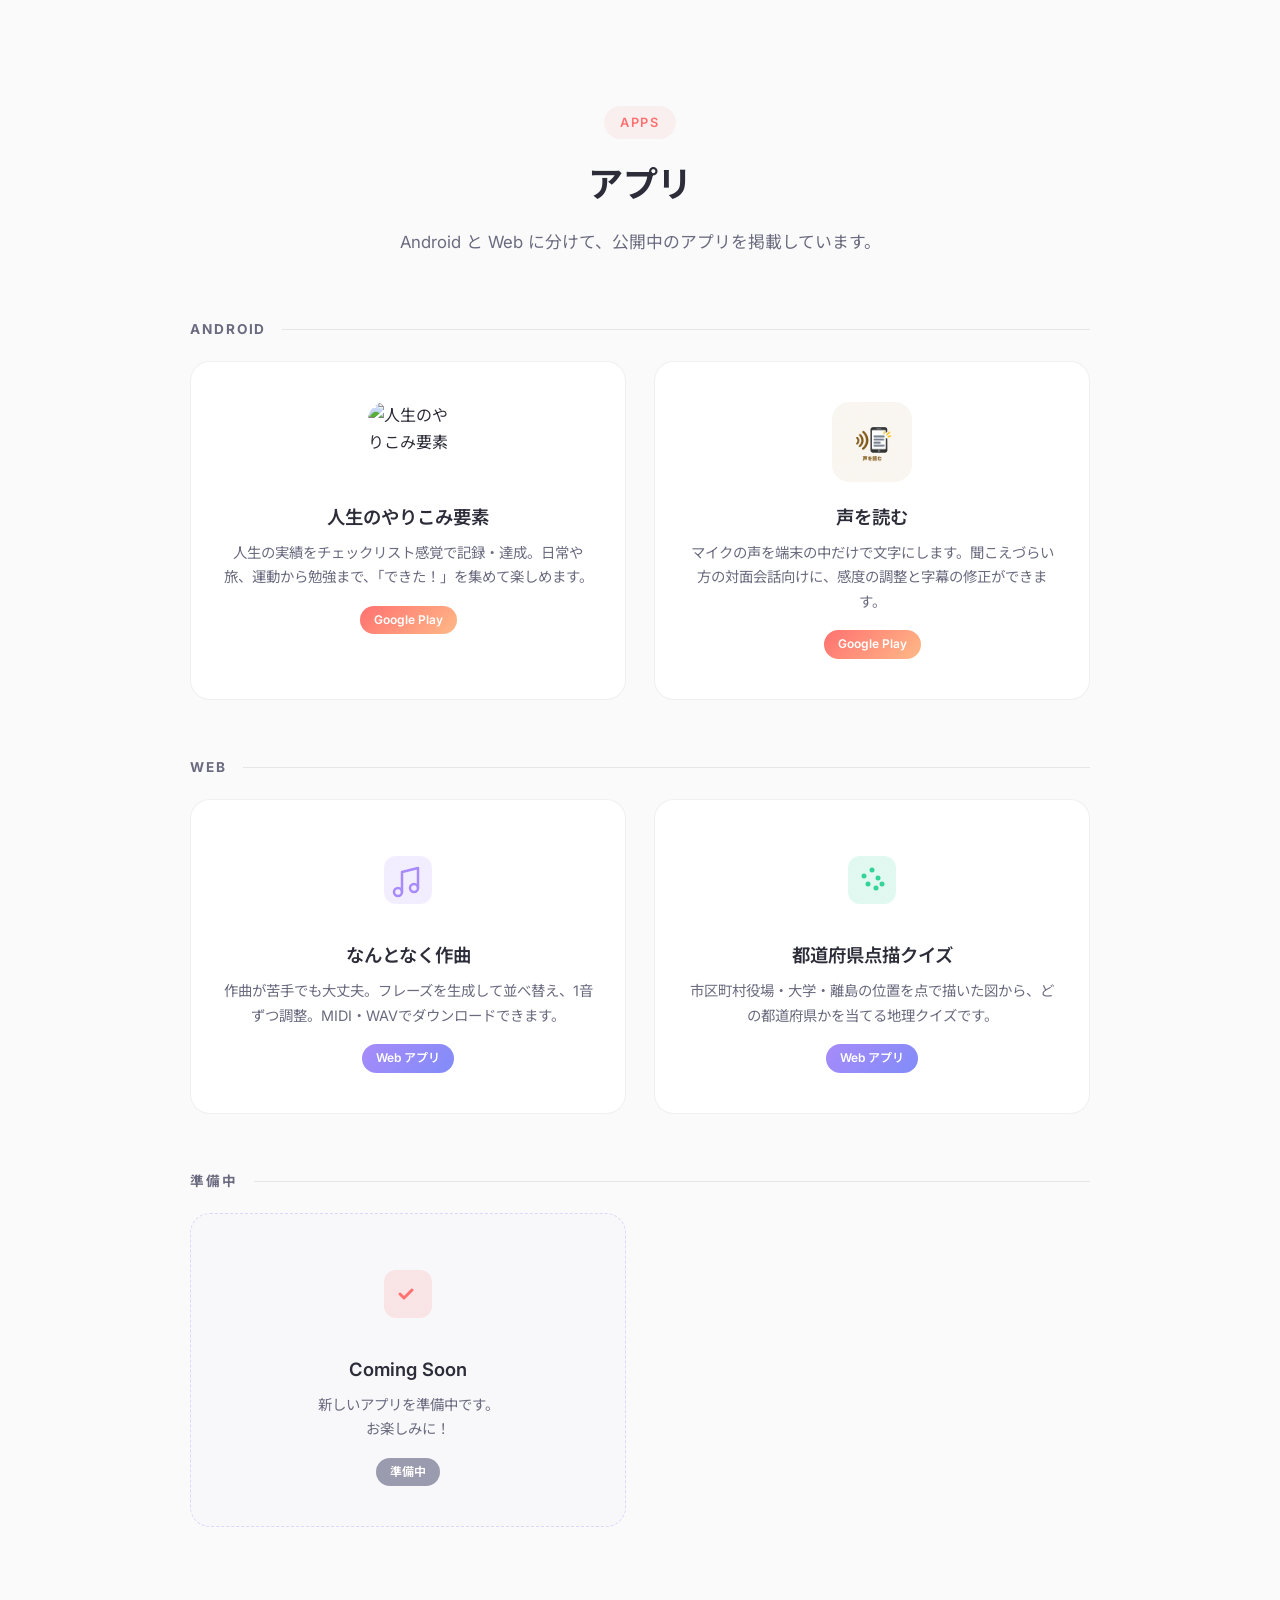
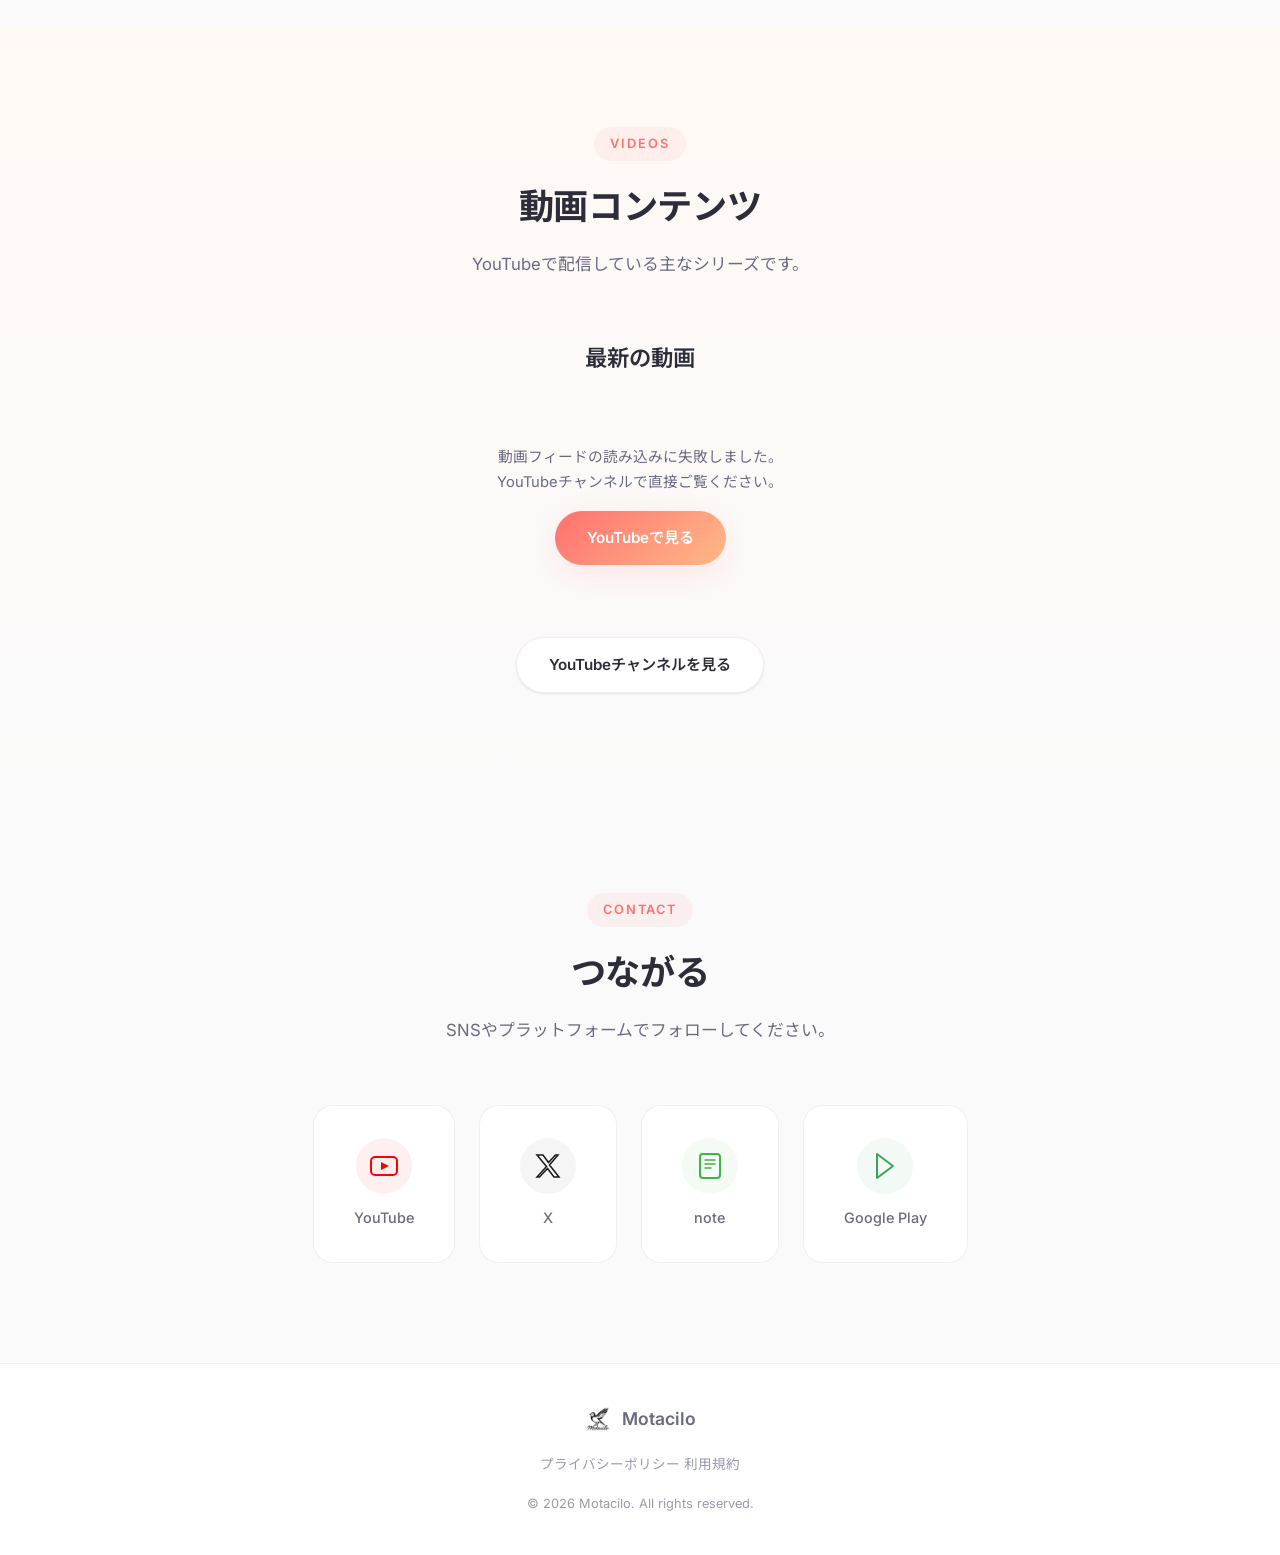
==== commit 7cf7a622: "動画紹介を、最新動画だけに変更" ====
--- a/index.html
+++ b/index.html
@@ -241,45 +241,6 @@
         <h2 class="section-title">動画コンテンツ</h2>
         <p class="section-description">YouTubeで配信している主なシリーズです。</p>
       </div>
-      <div class="videos-grid">
-        <div class="video-category fade-in" data-delay="100">
-          <div class="video-category-visual game-visual">
-            <svg width="80" height="80" viewBox="0 0 80 80" fill="none">
-              <rect x="10" y="20" width="60" height="40" rx="8" stroke="currentColor" stroke-width="2.5" fill="none" />
-              <circle cx="28" cy="40" r="6" stroke="currentColor" stroke-width="2" fill="none" />
-              <path d="M28 36v8M24 40h8" stroke="currentColor" stroke-width="2" stroke-linecap="round" />
-              <circle cx="50" cy="36" r="2.5" fill="currentColor" />
-              <circle cx="56" cy="42" r="2.5" fill="currentColor" />
-              <circle cx="50" cy="48" r="2.5" fill="currentColor" />
-            </svg>
-          </div>
-          <h3>ゲーム関連</h3>
-          <p>主に合成音声を使ったゲーム実況をします。変わったルールでプレイするのが好きです。</p>
-          <a href="https://www.youtube.com/playlist?list=PL1Ieq1a8Wc7zcD7ouMbMYmk46sUWhp-SJ" class="video-link"
-            target="_blank" rel="noopener">プレイリストを見る →</a>
-        </div>
-        <div class="video-category fade-in" data-delay="200">
-          <div class="video-category-visual code-visual">
-            <svg width="80" height="80" viewBox="0 0 80 80" fill="none">
-              <rect x="10" y="16" width="60" height="44" rx="6" stroke="currentColor" stroke-width="2.5" fill="none" />
-              <path d="M10 26h60" stroke="currentColor" stroke-width="2" />
-              <circle cx="18" cy="21" r="2" fill="#FF6B6B" />
-              <circle cx="25" cy="21" r="2" fill="#FFD93D" />
-              <circle cx="32" cy="21" r="2" fill="#6BCB77" />
-              <path d="M28 38l-6 6 6 6" stroke="currentColor" stroke-width="2.5" stroke-linecap="round"
-                stroke-linejoin="round" />
-              <path d="M52 38l6 6-6 6" stroke="currentColor" stroke-width="2.5" stroke-linecap="round"
-                stroke-linejoin="round" />
-              <path d="M44 34l-8 16" stroke="currentColor" stroke-width="2" stroke-linecap="round" />
-            </svg>
-          </div>
-          <h3>プログラミング関連</h3>
-          <p>作ったアプリの紹介や、AIを活用した開発の様子を動画にします。「自分も作ってみたい！」と思えるようなコンテンツを目指します。</p>
-          <a href="https://www.youtube.com/@motaciloBlanka/search?query=%E3%82%A2%E3%83%97%E3%83%AA" class="video-link"
-            target="_blank" rel="noopener">関連動画を見る →</a>
-        </div>
-      </div>
-
       <!-- Latest Videos from YouTube -->
       <div class="latest-videos fade-in" data-delay="300">
         <h3 class="latest-videos-title">最新の動画</h3>
--- a/style.css
+++ b/style.css
@@ -646,86 +646,10 @@
   background: var(--gradient-section-alt);
 }
 
-.videos-grid {
-  display: grid;
-  grid-template-columns: repeat(2, 1fr);
-  gap: 28px;
-  max-width: 800px;
-  margin: 0 auto;
-}
-
-.video-category {
-  background: var(--color-surface);
-  border-radius: var(--border-radius-lg);
-  padding: 48px 36px;
-  text-align: center;
-  border: var(--border-light);
-  transition: var(--transition-spring);
-  position: relative;
-  overflow: hidden;
-}
-
-.video-category:hover {
-  transform: translateY(-6px);
-  box-shadow: var(--shadow-lg);
-}
-
-.video-category-visual {
-  width: 100px;
-  height: 100px;
-  margin: 0 auto 24px;
-  display: flex;
-  align-items: center;
-  justify-content: center;
-  border-radius: 50%;
-  transition: var(--transition-smooth);
-}
-
-.game-visual {
-  background: rgba(255, 113, 112, 0.06);
-  color: var(--color-primary);
-}
-
-.code-visual {
-  background: rgba(167, 139, 250, 0.08);
-  color: var(--color-secondary);
-}
-
-.video-category:hover .video-category-visual {
-  transform: scale(1.08) rotate(3deg);
-}
-
-.video-category h3 {
-  font-size: 1.3rem;
-  font-weight: 600;
-  margin-bottom: 12px;
-}
-
-.video-category p {
-  font-size: 0.92rem;
-  color: var(--color-text-secondary);
-  line-height: 1.75;
-  margin-bottom: 20px;
-}
-
-.video-link {
-  display: inline-block;
-  font-size: 0.9rem;
-  font-weight: 600;
-  color: var(--color-primary);
-  transition: var(--transition-fast);
-}
-
-.video-link:hover {
-  color: var(--color-primary-dark);
-  transform: translateX(4px);
-}
-
 /* ===========================
    Latest Videos (YouTube Feed)
    =========================== */
 .latest-videos {
-  margin-top: 60px;
   text-align: center;
 }
 
@@ -1058,10 +982,6 @@
     max-width: none;
   }
 
-  .videos-grid {
-    grid-template-columns: 1fr;
-  }
-
   .latest-videos-grid {
     grid-template-columns: 1fr;
   }
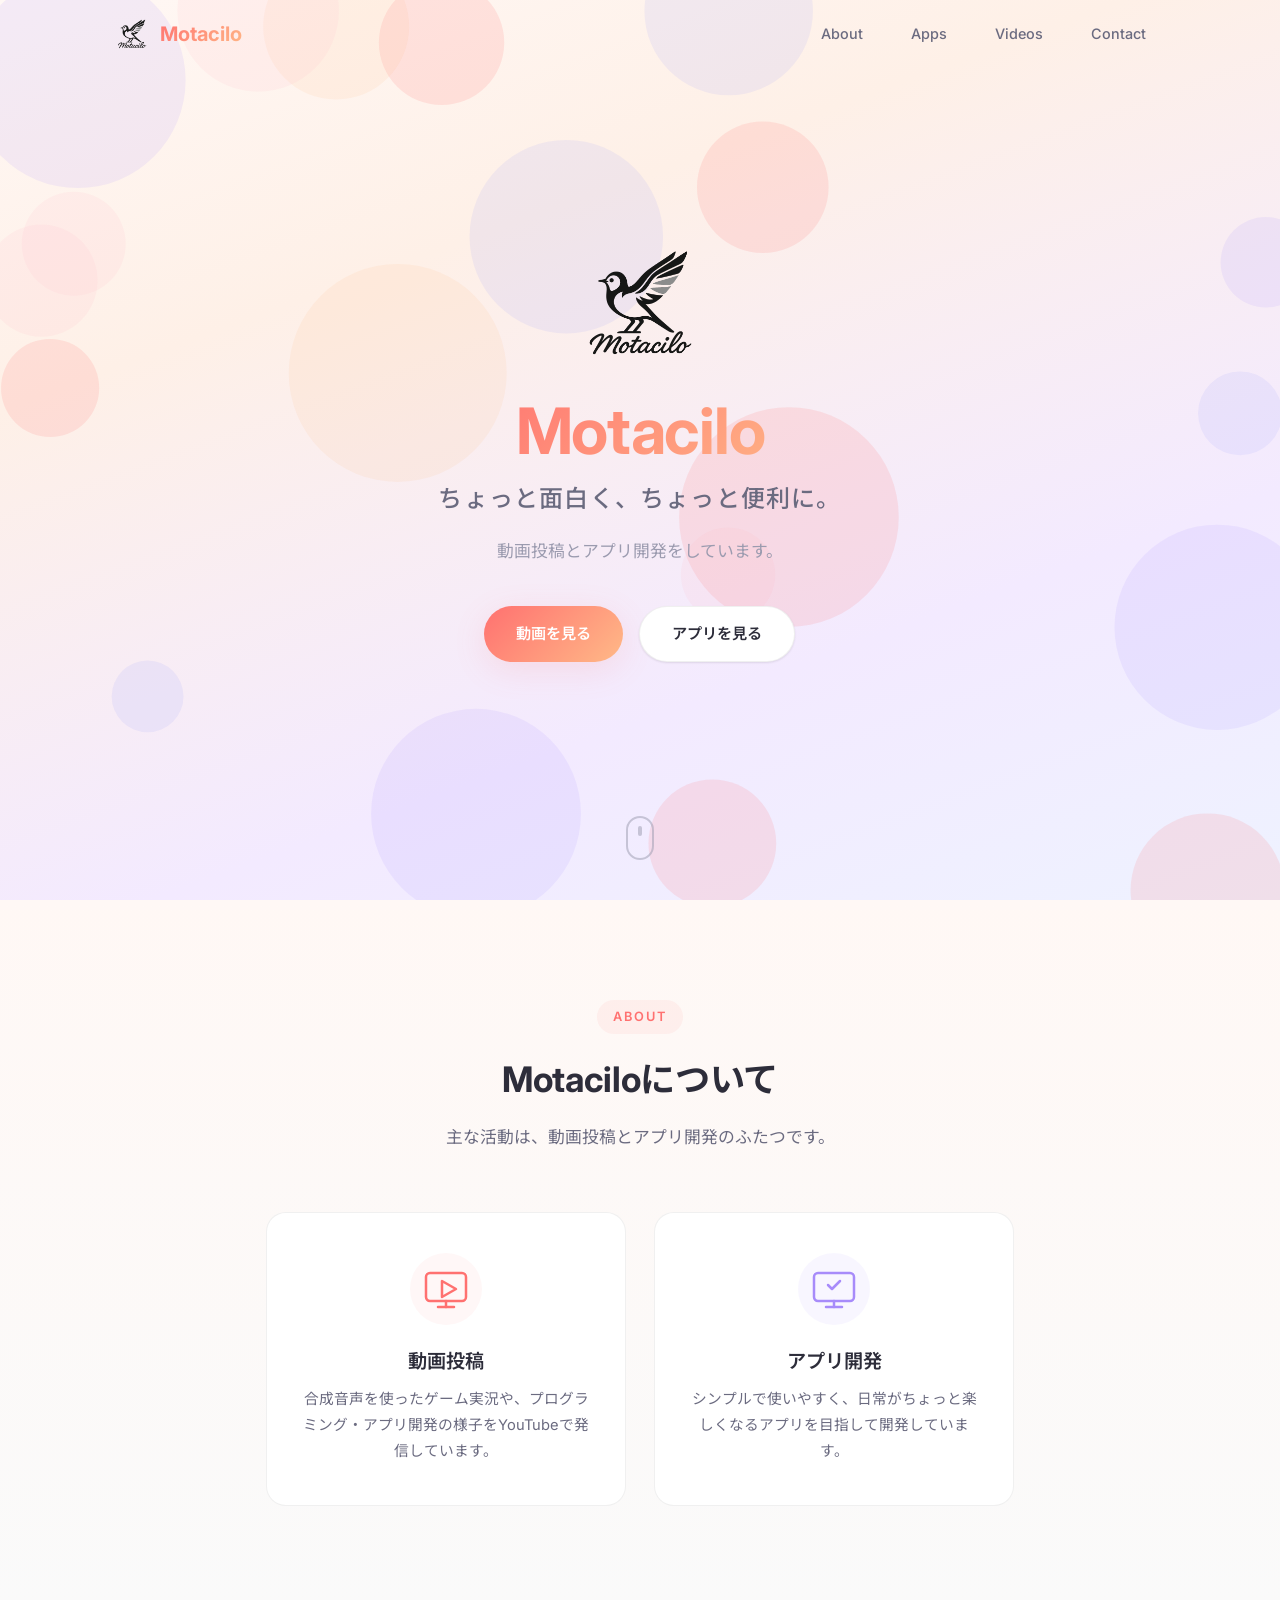
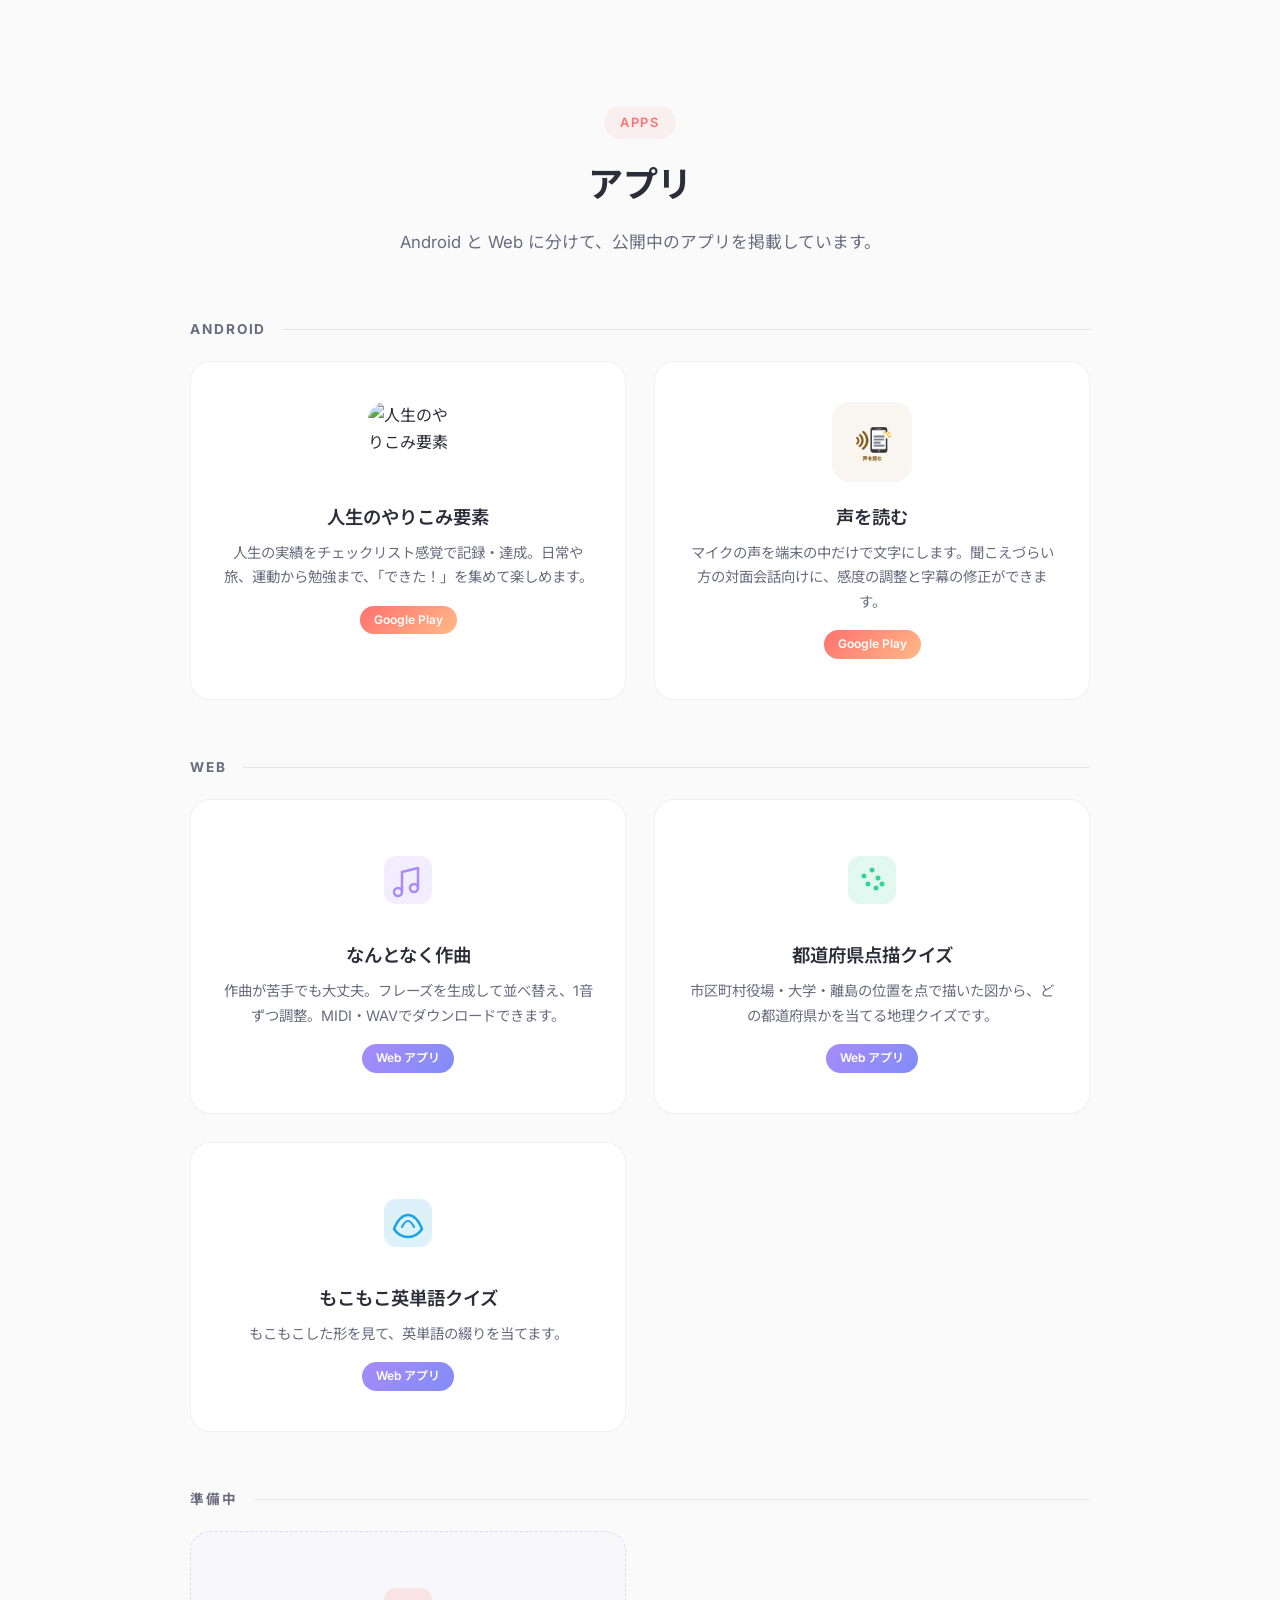
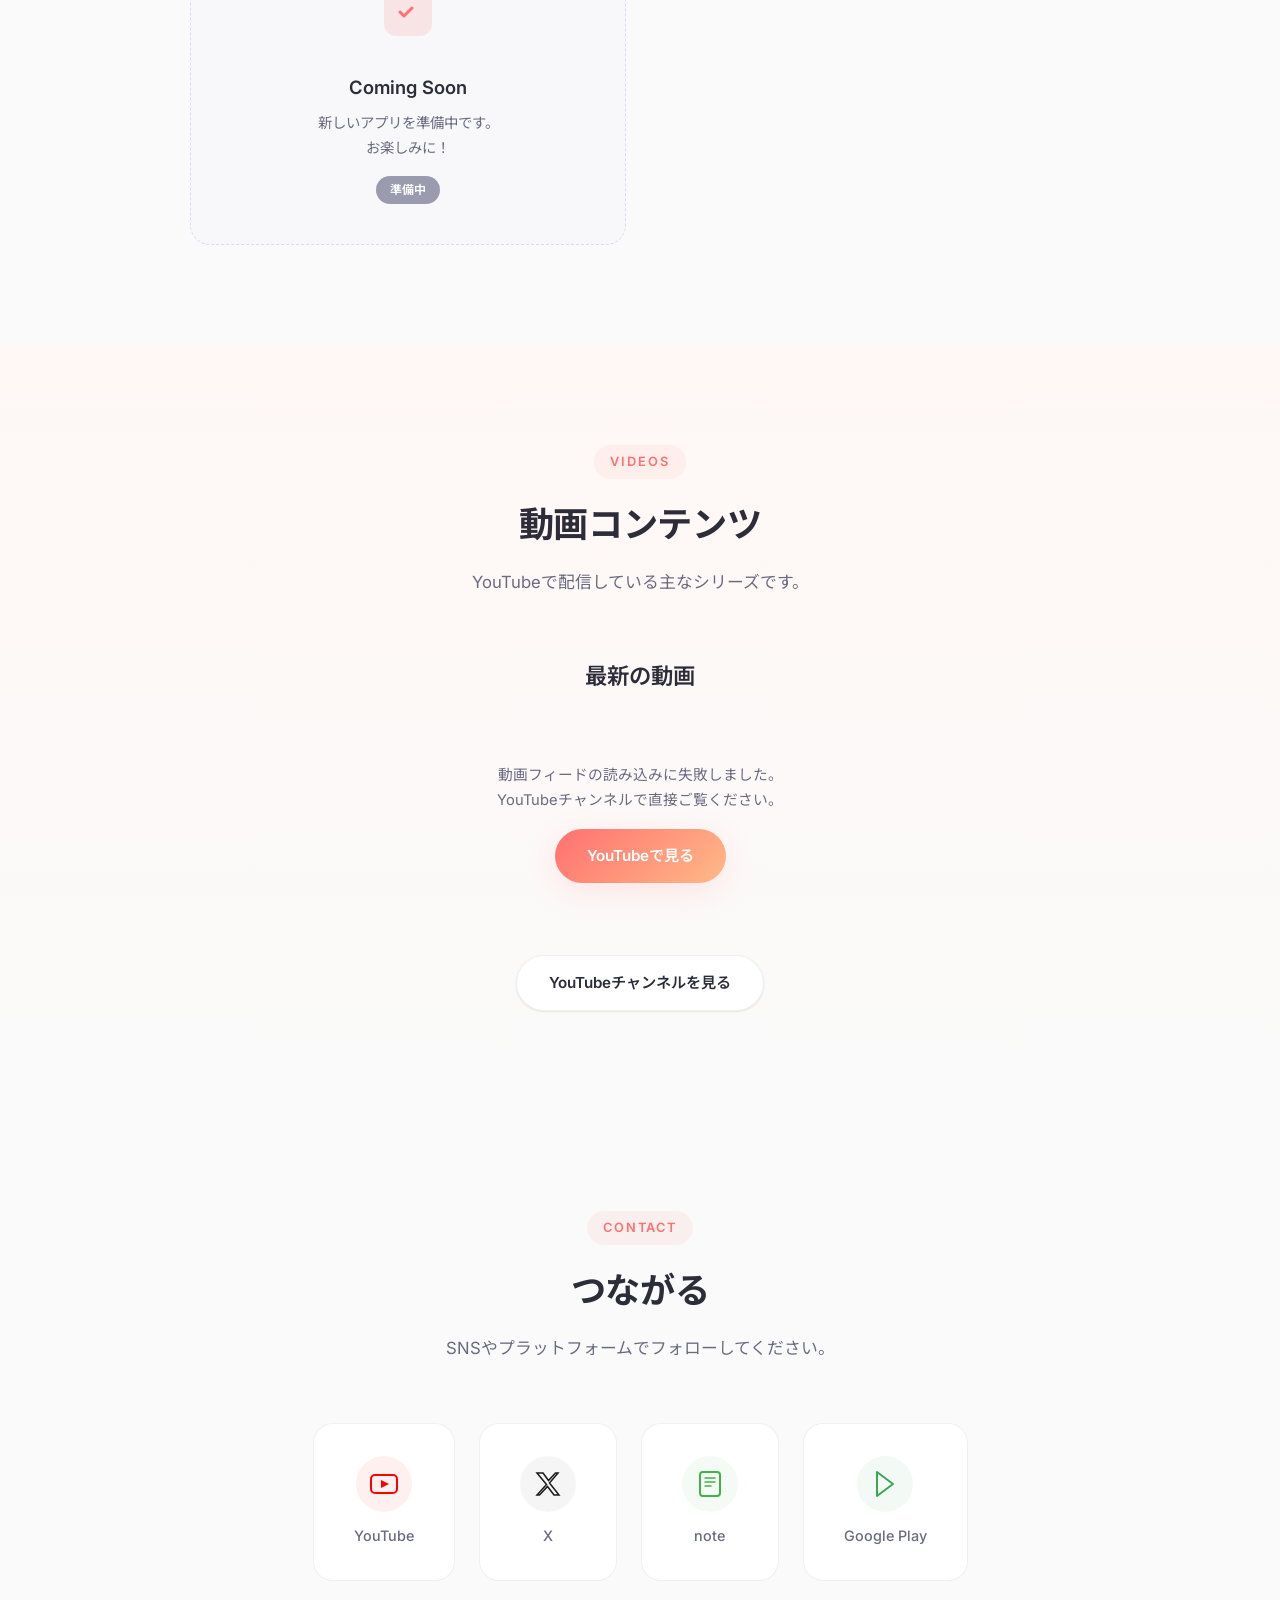
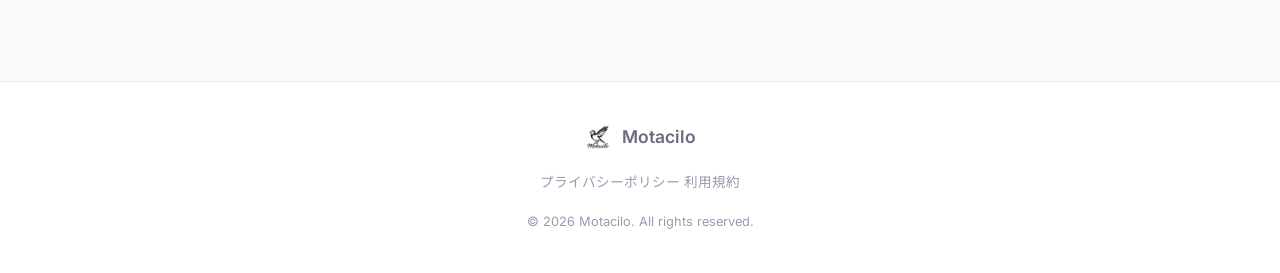
==== commit 608ad147: "List the word-shape quiz among the published web apps. Co-authored-by: Cursor <cursoragent@cursor.co" ====
--- a/index.html
+++ b/index.html
@@ -199,6 +199,27 @@
                 <span class="app-badge app-badge-web">Web アプリ</span>
               </div>
             </a>
+            <a href="https://motacilo.com/word-shape-quiz/"
+              class="app-card fade-in" data-delay="400" target="_blank" rel="noopener">
+              <div class="app-card-inner">
+                <div class="app-icon-placeholder">
+                  <svg width="64" height="64" viewBox="0 0 64 64" fill="none">
+                    <rect x="8" y="8" width="48" height="48" rx="12" fill="url(#appGradWords)" opacity="0.15" />
+                    <path d="M18 38c4-10 8-14 14-14s10 4 14 14c-4 6-8 8-14 8s-10-2-14-8z" stroke="url(#appGradWords)" stroke-width="2.5" stroke-linejoin="round" fill="none" />
+                    <path d="M26 36c2-4 4-6 6-6s4 2 6 6" stroke="url(#appGradWords)" stroke-width="2" stroke-linecap="round" fill="none" />
+                    <defs>
+                      <linearGradient id="appGradWords" x1="8" y1="8" x2="56" y2="56">
+                        <stop stop-color="#1AA3E0" />
+                        <stop offset="1" stop-color="#0878b8" />
+                      </linearGradient>
+                    </defs>
+                  </svg>
+                </div>
+                <h3>もこもこ英単語クイズ</h3>
+                <p>もこもこした形を見て、英単語の綴りを当てます。</p>
+                <span class="app-badge app-badge-web">Web アプリ</span>
+              </div>
+            </a>
           </div>
         </div>
         <div class="apps-group">
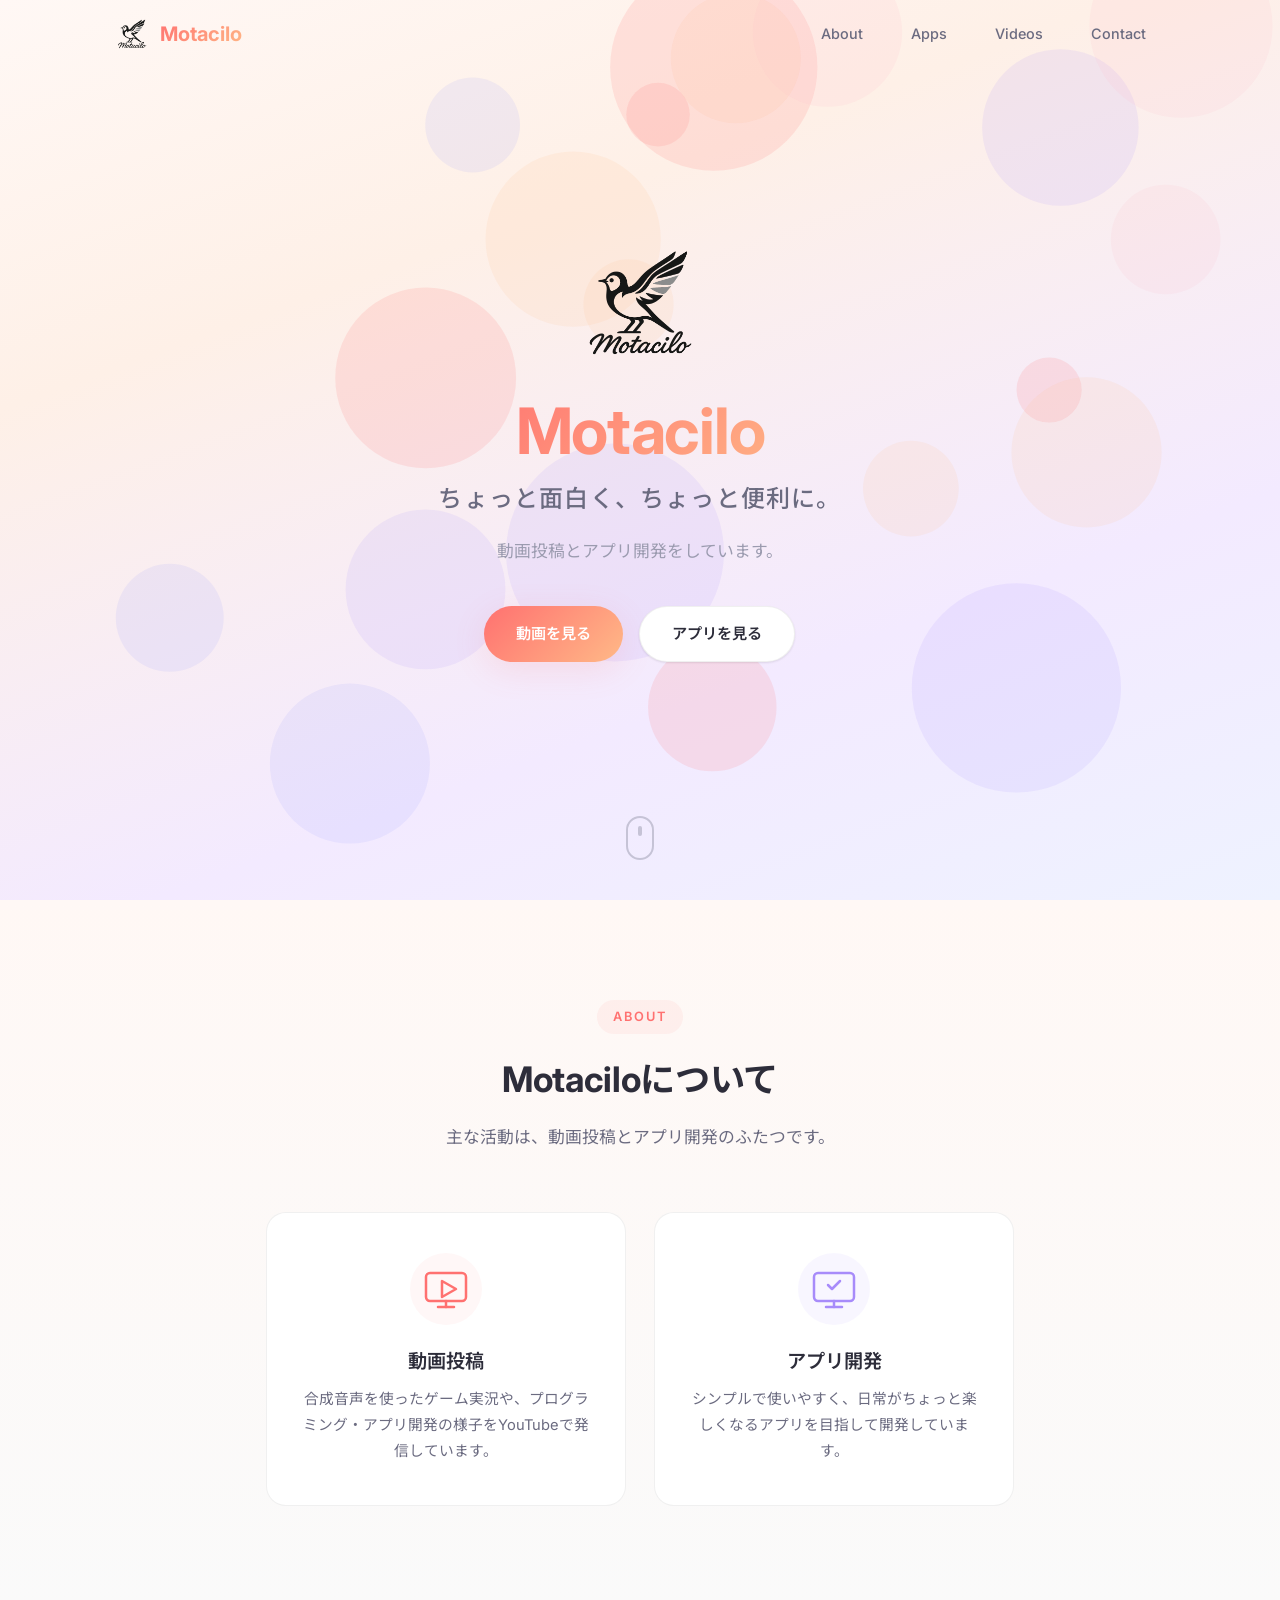
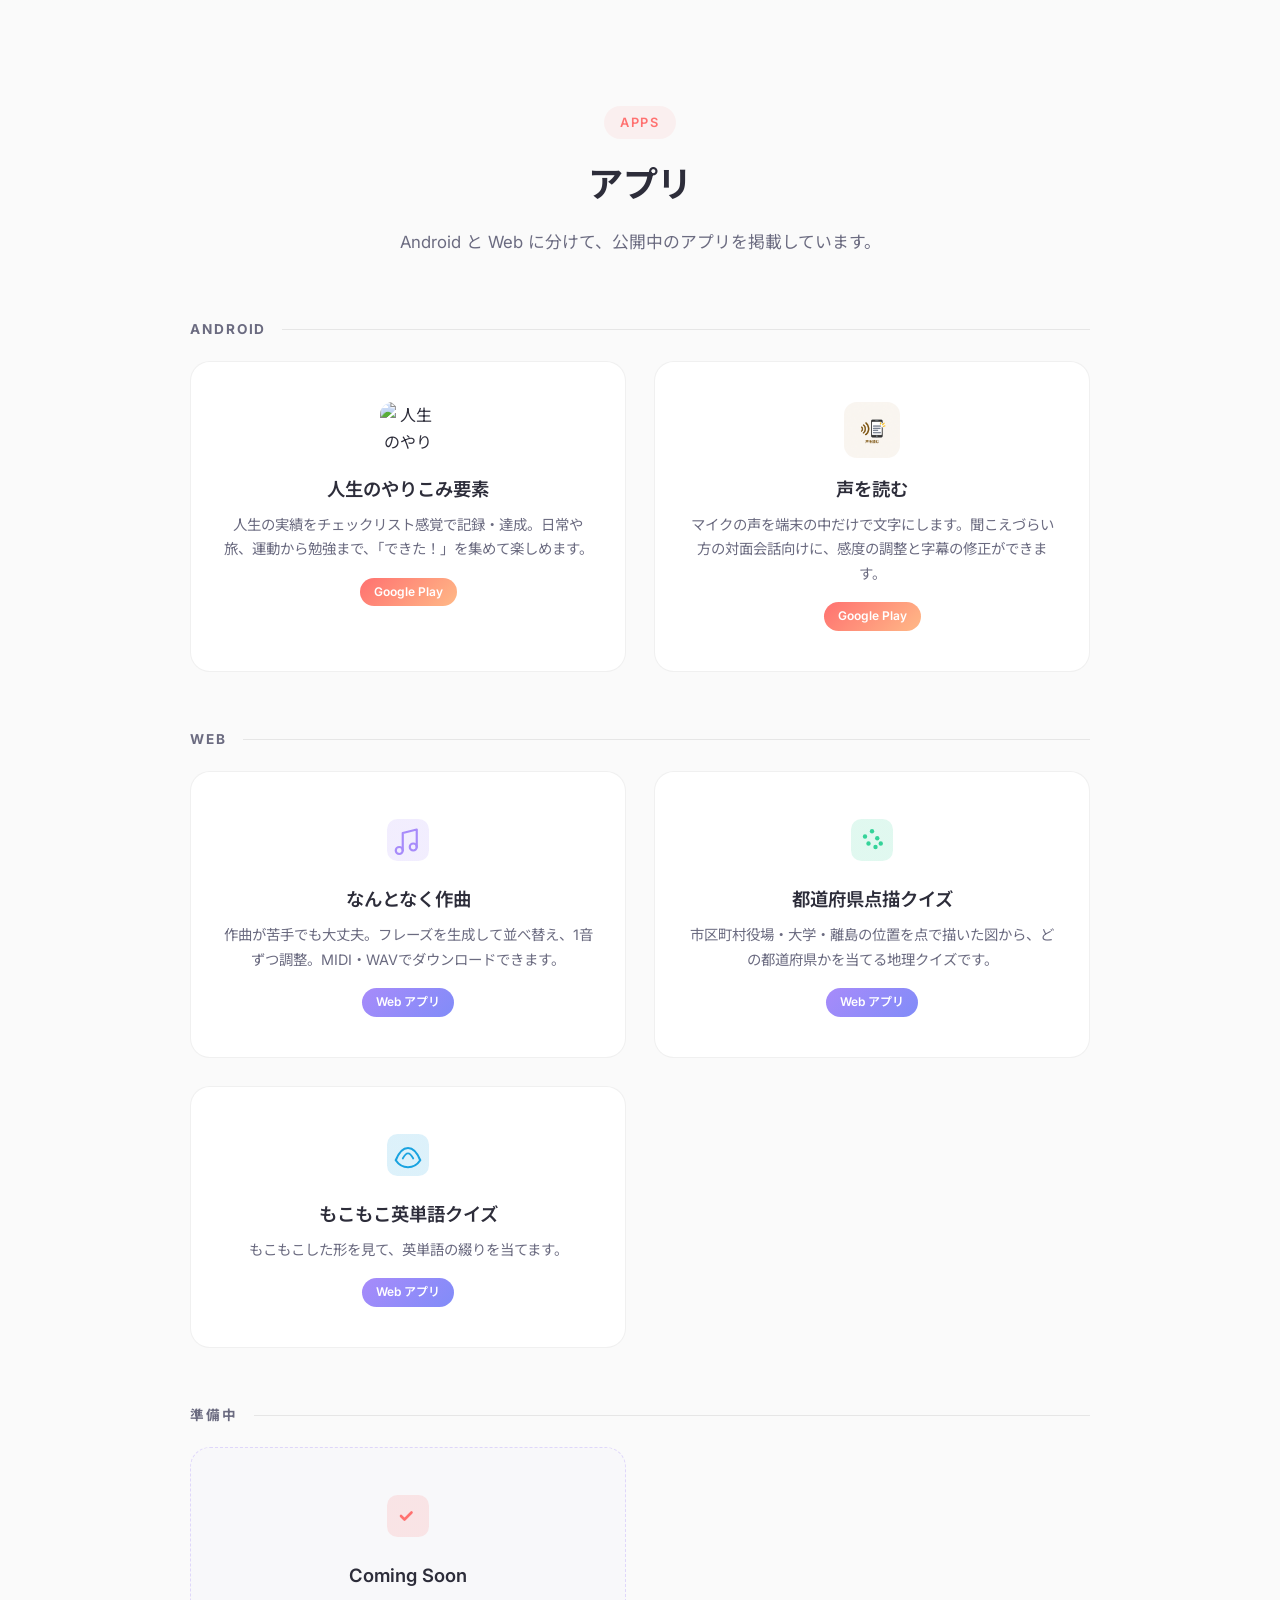
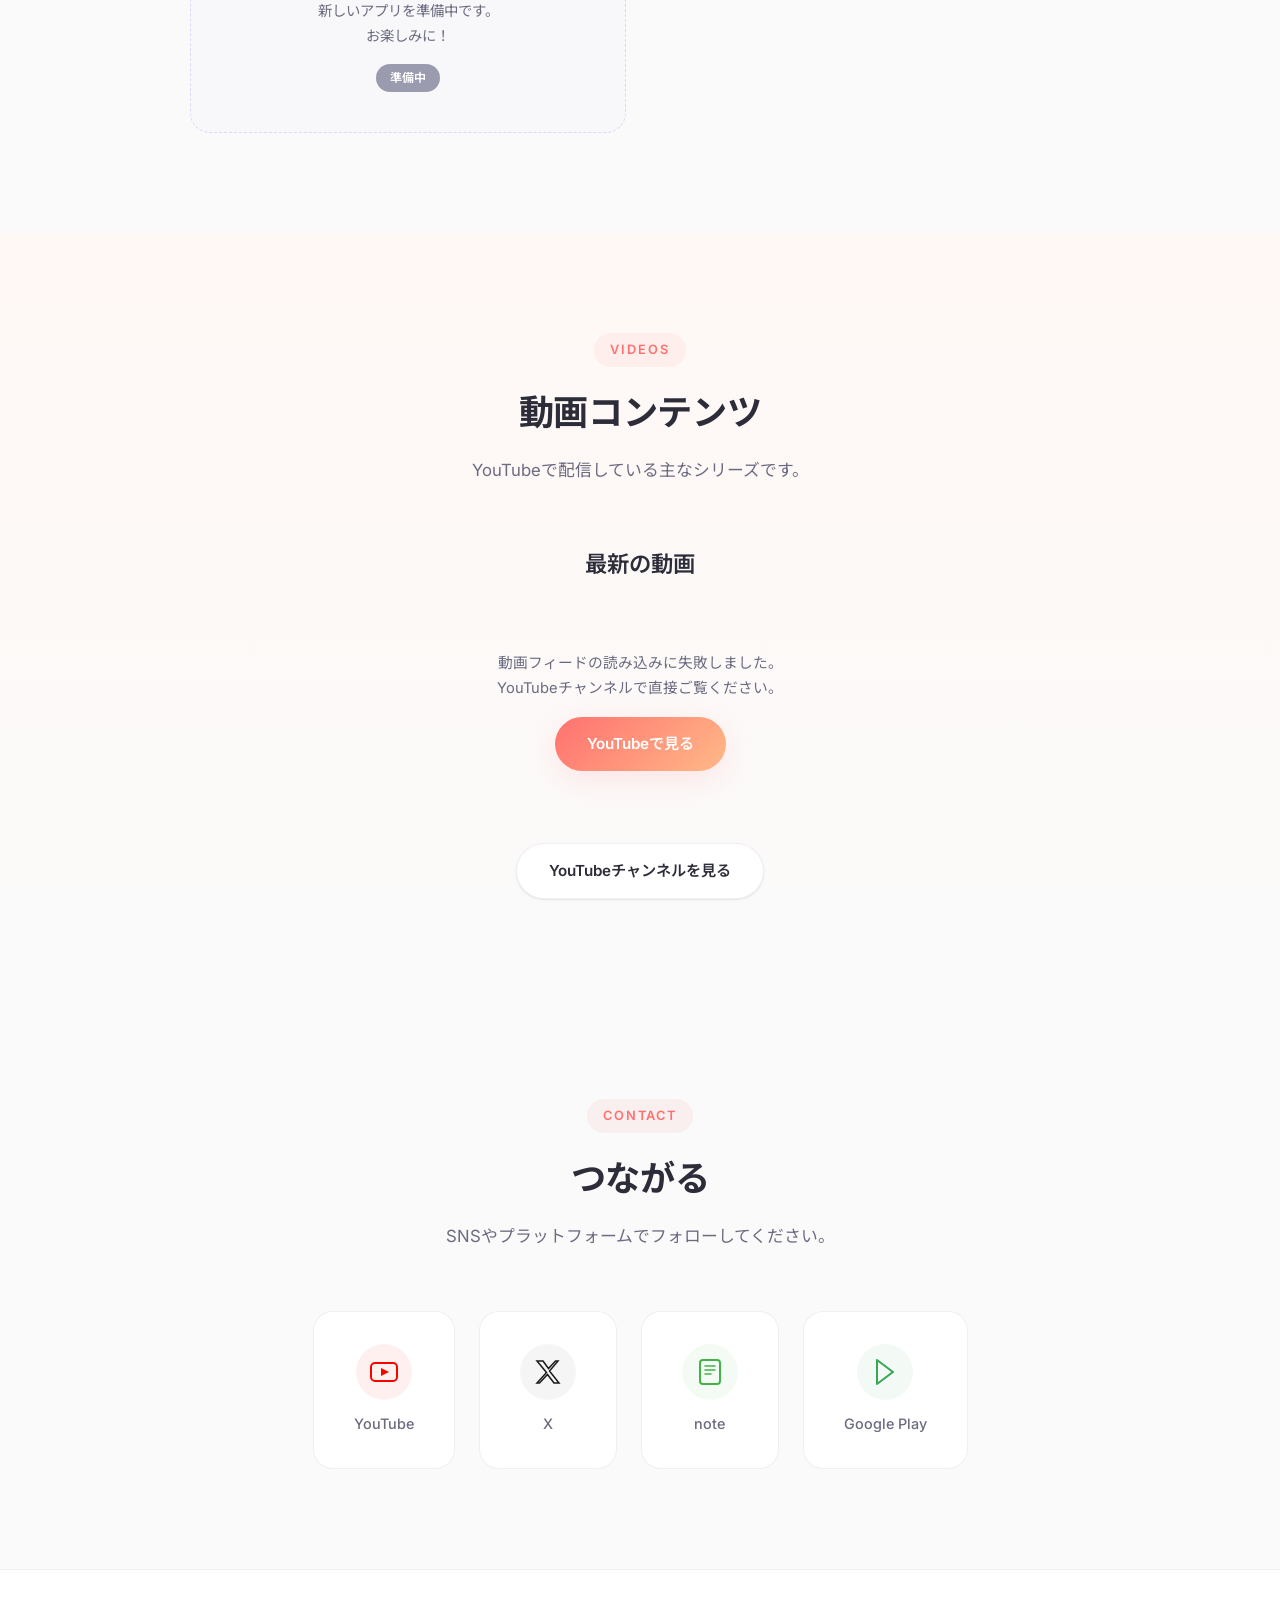
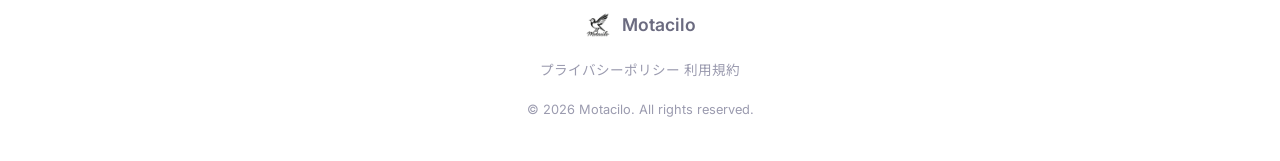
==== commit 721139f1: "Shrink the app icons on the homepage. Co-authored-by: Cursor <cursoragent@cursor.com>" ====
--- a/index.html
+++ b/index.html
@@ -125,7 +125,7 @@
                 <div class="app-icon-placeholder">
                   <img
                     src="https://play-lh.googleusercontent.com/eqlTgzxAvmn-Hdr-iQLj00DwZkwb9C2U_OhETA0t_ciAVkGTiUao0BtHWzihpzZ1F66JBv0UJqr0n4oA49PGsQ"
-                    alt="人生のやりこみ要素" class="app-icon-img" width="80" height="80">
+                    alt="人生のやりこみ要素" class="app-icon-img" width="56" height="56">
                 </div>
                 <h3>人生のやりこみ要素</h3>
                 <p>人生の実績をチェックリスト感覚で記録・達成。日常や旅、運動から勉強まで、「できた！」を集めて楽しめます。</p>
@@ -136,7 +136,7 @@
               class="app-card fade-in" data-delay="200" target="_blank" rel="noopener">
               <div class="app-card-inner">
                 <div class="app-icon-placeholder">
-                  <img src="read-your-voice.png" alt="声を読む" class="app-icon-img" width="80" height="80">
+                  <img src="read-your-voice.png" alt="声を読む" class="app-icon-img" width="56" height="56">
                 </div>
                 <h3>声を読む</h3>
                 <p>マイクの声を端末の中だけで文字にします。聞こえづらい方の対面会話向けに、感度の調整と字幕の修正ができます。</p>
--- a/style.css
+++ b/style.css
@@ -577,18 +577,23 @@
 }
 
 .app-icon-placeholder {
-  width: 80px;
-  height: 80px;
-  margin: 0 auto 20px;
+  width: 56px;
+  height: 56px;
+  margin: 0 auto 16px;
   display: flex;
   align-items: center;
   justify-content: center;
 }
 
+.app-icon-placeholder svg {
+  width: 56px;
+  height: 56px;
+}
+
 .app-icon-img {
-  width: 80px;
-  height: 80px;
-  border-radius: 18px;
+  width: 56px;
+  height: 56px;
+  border-radius: 13px;
   object-fit: cover;
 }
 
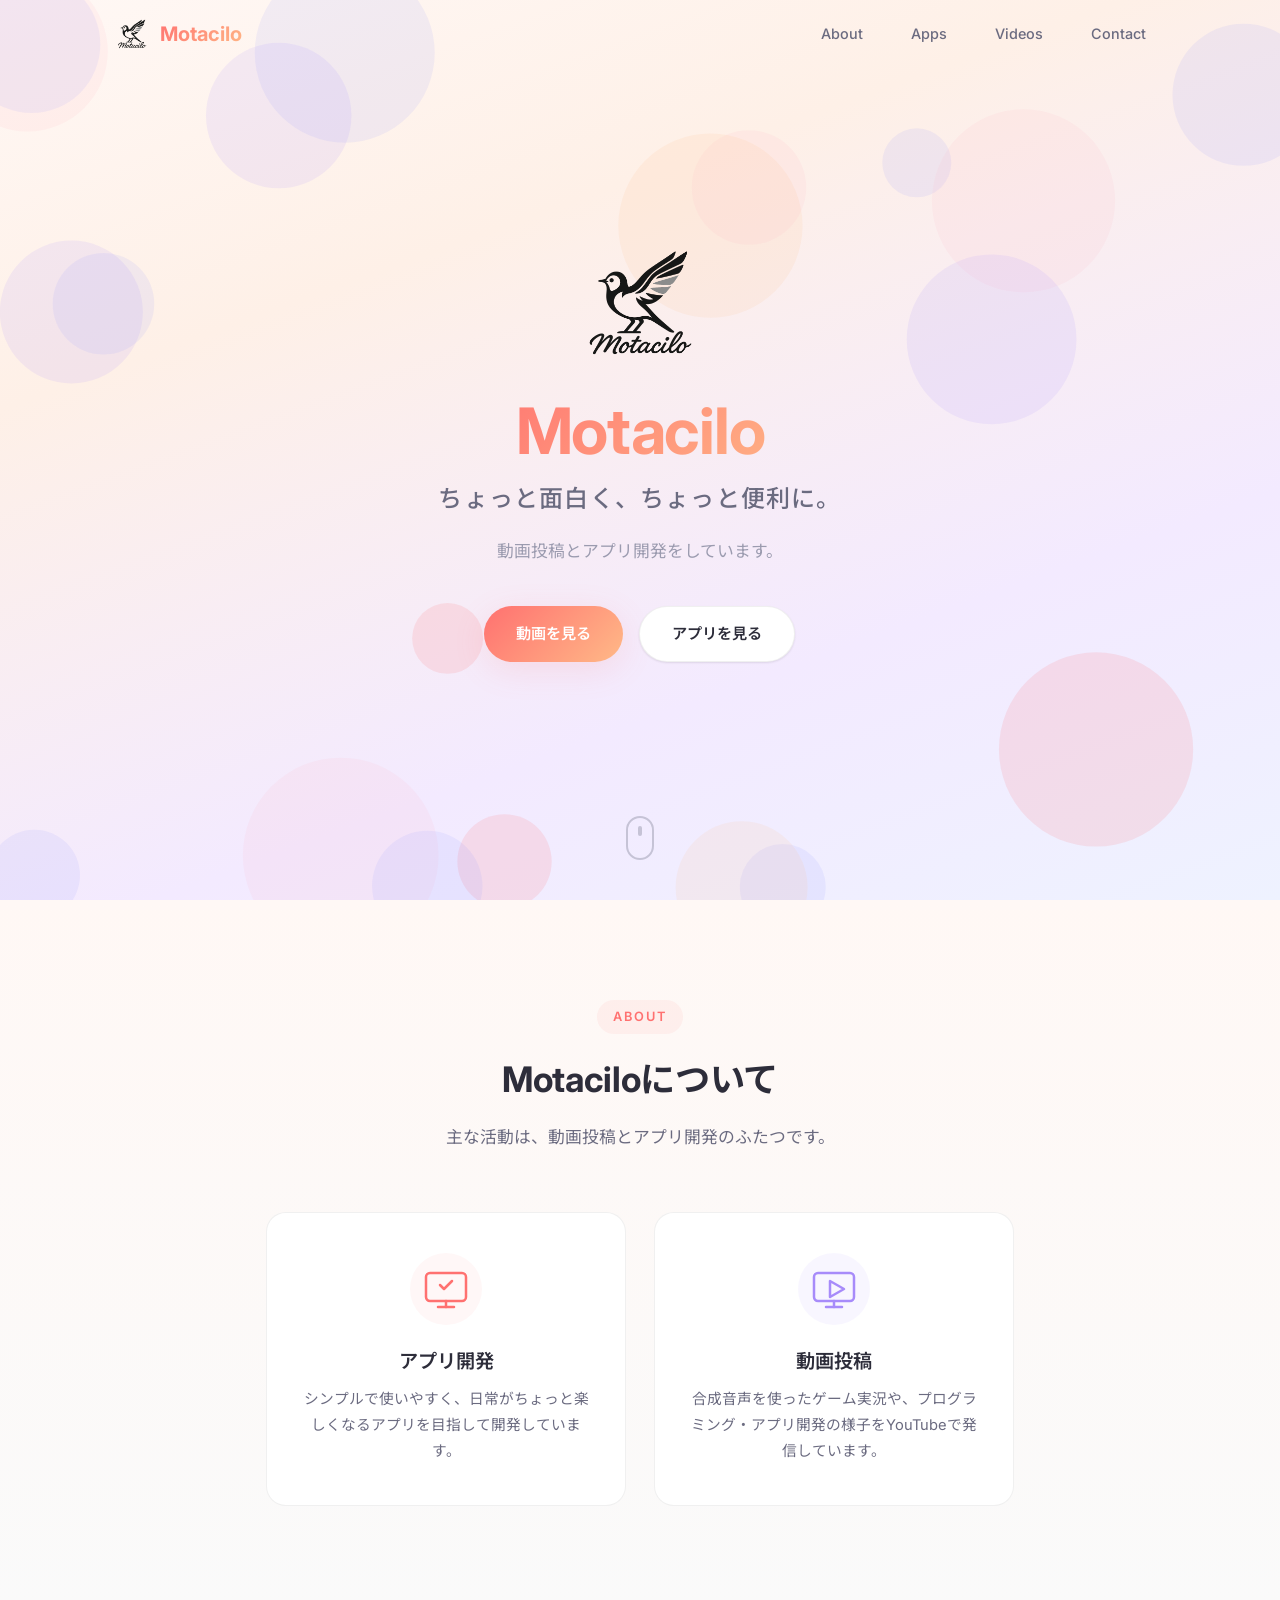
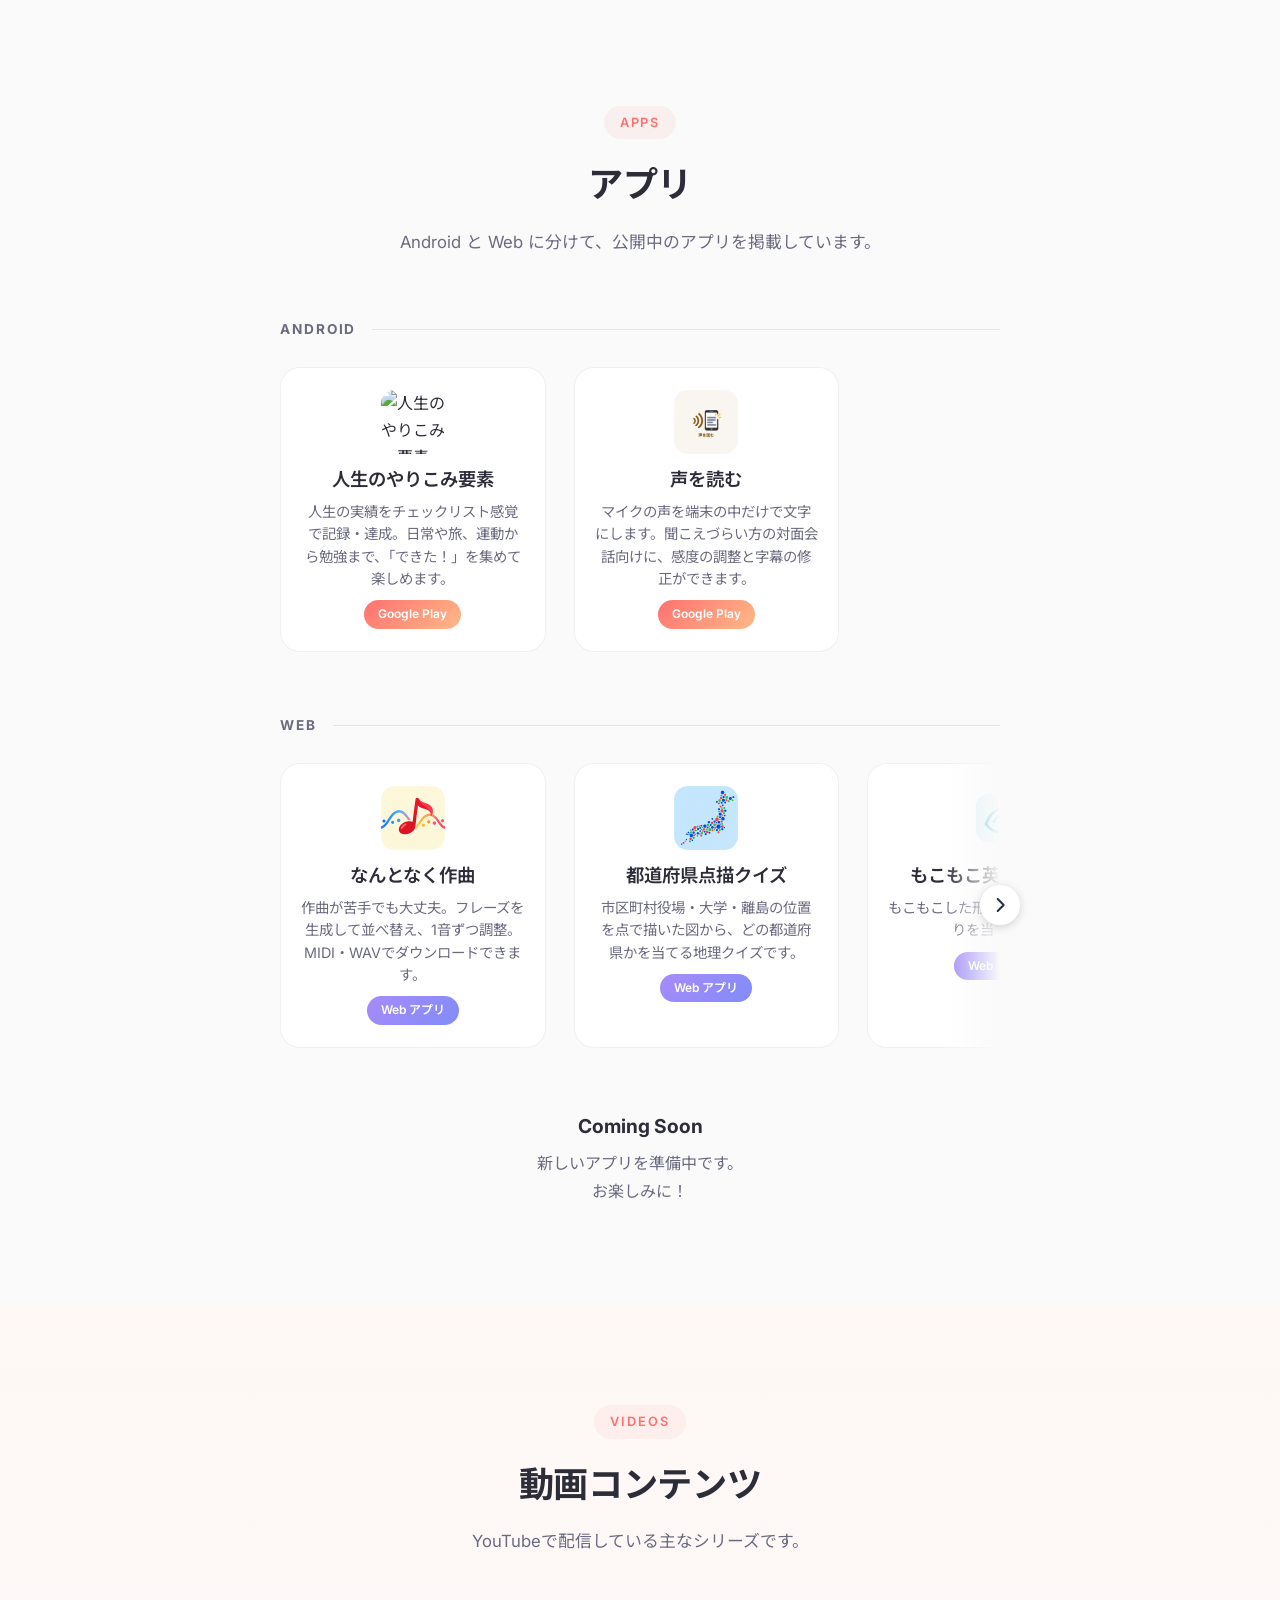
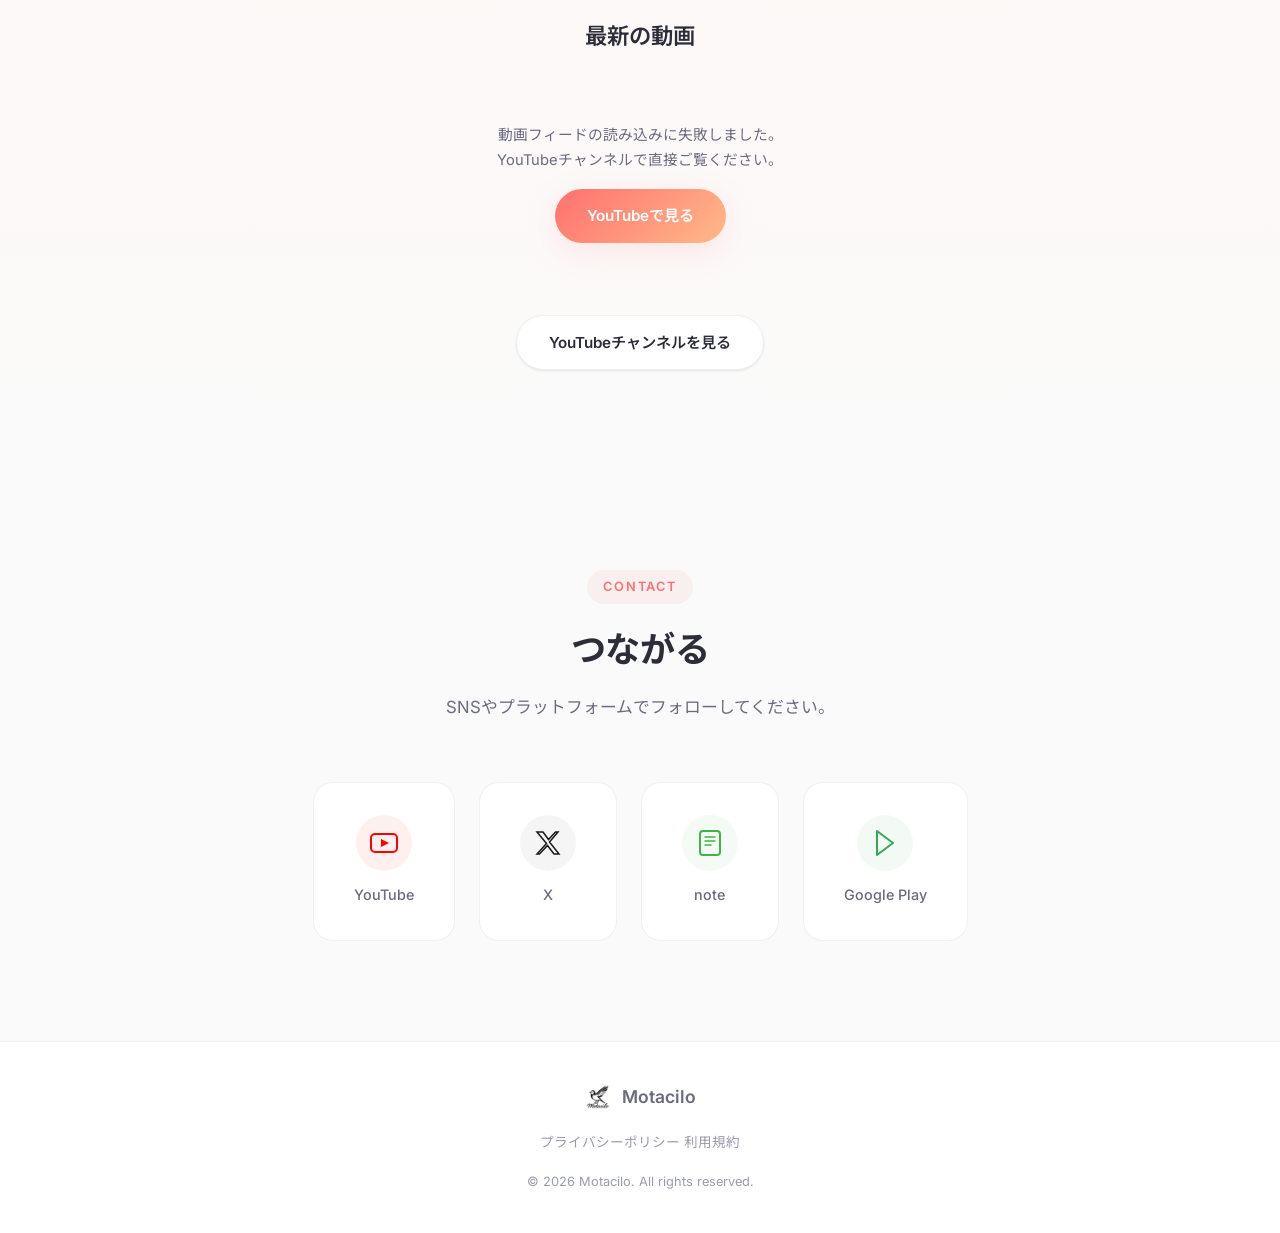
==== commit 756bf9e9: "Show the new favicons on the homepage app cards. Also publish the app-row carousel, the reordered ab" ====
--- a/index.html
+++ b/index.html
@@ -78,6 +78,19 @@
           <div class="about-icon">
             <svg width="48" height="48" viewBox="0 0 48 48" fill="none">
               <rect x="4" y="8" width="40" height="28" rx="4" stroke="currentColor" stroke-width="2.5" fill="none" />
+              <path d="M16 42h16" stroke="currentColor" stroke-width="2.5" stroke-linecap="round" />
+              <path d="M24 36v6" stroke="currentColor" stroke-width="2.5" stroke-linecap="round" />
+              <path d="M18 20l4 4 8-8" stroke="currentColor" stroke-width="2.5" stroke-linecap="round"
+                stroke-linejoin="round" />
+            </svg>
+          </div>
+          <h3>アプリ開発</h3>
+          <p>シンプルで使いやすく、日常がちょっと楽しくなるアプリを目指して開発しています。</p>
+        </div>
+        <div class="about-card fade-in" data-delay="200">
+          <div class="about-icon">
+            <svg width="48" height="48" viewBox="0 0 48 48" fill="none">
+              <rect x="4" y="8" width="40" height="28" rx="4" stroke="currentColor" stroke-width="2.5" fill="none" />
               <polygon points="20,16 20,32 34,24" stroke="currentColor" stroke-width="2.5" fill="none"
                 stroke-linejoin="round" />
               <path d="M16 42h16" stroke="currentColor" stroke-width="2.5" stroke-linecap="round" />
@@ -86,19 +99,6 @@
           </div>
           <h3>動画投稿</h3>
           <p>合成音声を使ったゲーム実況や、プログラミング・アプリ開発の様子をYouTubeで発信しています。</p>
-        </div>
-        <div class="about-card fade-in" data-delay="200">
-          <div class="about-icon">
-            <svg width="48" height="48" viewBox="0 0 48 48" fill="none">
-              <rect x="4" y="8" width="40" height="28" rx="4" stroke="currentColor" stroke-width="2.5" fill="none" />
-              <path d="M16 42h16" stroke="currentColor" stroke-width="2.5" stroke-linecap="round" />
-              <path d="M24 36v6" stroke="currentColor" stroke-width="2.5" stroke-linecap="round" />
-              <path d="M18 20l4 4 8-8" stroke="currentColor" stroke-width="2.5" stroke-linecap="round"
-                stroke-linejoin="round" />
-            </svg>
-          </div>
-          <h3>アプリ開発</h3>
-          <p>シンプルで使いやすく、日常がちょっと楽しくなるアプリを目指して開発しています。</p>
         </div>
       </div>
     </div>
@@ -125,7 +125,7 @@
                 <div class="app-icon-placeholder">
                   <img
                     src="https://play-lh.googleusercontent.com/eqlTgzxAvmn-Hdr-iQLj00DwZkwb9C2U_OhETA0t_ciAVkGTiUao0BtHWzihpzZ1F66JBv0UJqr0n4oA49PGsQ"
-                    alt="人生のやりこみ要素" class="app-icon-img" width="56" height="56">
+                    alt="人生のやりこみ要素" class="app-icon-img" width="64" height="64">
                 </div>
                 <h3>人生のやりこみ要素</h3>
                 <p>人生の実績をチェックリスト感覚で記録・達成。日常や旅、運動から勉強まで、「できた！」を集めて楽しめます。</p>
@@ -136,7 +136,7 @@
               class="app-card fade-in" data-delay="200" target="_blank" rel="noopener">
               <div class="app-card-inner">
                 <div class="app-icon-placeholder">
-                  <img src="read-your-voice.png" alt="声を読む" class="app-icon-img" width="56" height="56">
+                  <img src="read-your-voice.png" alt="声を読む" class="app-icon-img" width="64" height="64">
                 </div>
                 <h3>声を読む</h3>
                 <p>マイクの声を端末の中だけで文字にします。聞こえづらい方の対面会話向けに、感度の調整と字幕の修正ができます。</p>
@@ -155,18 +155,7 @@
               class="app-card fade-in" data-delay="200" target="_blank" rel="noopener">
               <div class="app-card-inner">
                 <div class="app-icon-placeholder">
-                  <svg width="64" height="64" viewBox="0 0 64 64" fill="none">
-                    <rect x="8" y="8" width="48" height="48" rx="12" fill="url(#appGradMusic)" opacity="0.15" />
-                    <path d="M26 44V24l16-4v20" stroke="url(#appGradMusic)" stroke-width="2.5" stroke-linecap="round" stroke-linejoin="round" fill="none" />
-                    <circle cx="22" cy="44" r="4" stroke="url(#appGradMusic)" stroke-width="2.5" fill="none" />
-                    <circle cx="38" cy="40" r="4" stroke="url(#appGradMusic)" stroke-width="2.5" fill="none" />
-                    <defs>
-                      <linearGradient id="appGradMusic" x1="8" y1="8" x2="56" y2="56">
-                        <stop stop-color="#A78BFA" />
-                        <stop offset="1" stop-color="#818CF8" />
-                      </linearGradient>
-                    </defs>
-                  </svg>
+                  <img src="mathematical-music.png" alt="なんとなく作曲" class="app-icon-img" width="64" height="64">
                 </div>
                 <h3>なんとなく作曲</h3>
                 <p>作曲が苦手でも大丈夫。フレーズを生成して並べ替え、1音ずつ調整。MIDI・WAVでダウンロードできます。</p>
@@ -177,22 +166,7 @@
               class="app-card fade-in" data-delay="300" target="_blank" rel="noopener">
               <div class="app-card-inner">
                 <div class="app-icon-placeholder">
-                  <svg width="64" height="64" viewBox="0 0 64 64" fill="none">
-                    <rect x="8" y="8" width="48" height="48" rx="12" fill="url(#appGradQuiz)" opacity="0.15" />
-                    <circle cx="24" cy="28" r="2.5" fill="url(#appGradQuiz)" />
-                    <circle cx="32" cy="22" r="2.5" fill="url(#appGradQuiz)" />
-                    <circle cx="38" cy="30" r="2.5" fill="url(#appGradQuiz)" />
-                    <circle cx="28" cy="36" r="2.5" fill="url(#appGradQuiz)" />
-                    <circle cx="36" cy="40" r="2.5" fill="url(#appGradQuiz)" />
-                    <circle cx="42" cy="36" r="2.5" fill="url(#appGradQuiz)" />
-                    <path d="M22 46h20" stroke="url(#appGradQuiz)" stroke-width="2" stroke-linecap="round" opacity="0.5" />
-                    <defs>
-                      <linearGradient id="appGradQuiz" x1="8" y1="8" x2="56" y2="56">
-                        <stop stop-color="#34D399" />
-                        <stop offset="1" stop-color="#3B82F6" />
-                      </linearGradient>
-                    </defs>
-                  </svg>
+                  <img src="prefecture-quiz.png" alt="都道府県点描クイズ" class="app-icon-img" width="64" height="64">
                 </div>
                 <h3>都道府県点描クイズ</h3>
                 <p>市区町村役場・大学・離島の位置を点で描いた図から、どの都道府県かを当てる地理クイズです。</p>
@@ -222,33 +196,9 @@
             </a>
           </div>
         </div>
-        <div class="apps-group">
-          <div class="apps-group-header fade-in" data-delay="200">
-            <h3 class="apps-group-title">準備中</h3>
-            <span class="apps-group-line" aria-hidden="true"></span>
-          </div>
-          <div class="apps-grid apps-grid-single">
-            <div class="app-card app-card-soon fade-in" data-delay="300">
-              <div class="app-card-inner">
-                <div class="app-icon-placeholder">
-                  <svg width="64" height="64" viewBox="0 0 64 64" fill="none">
-                    <rect x="8" y="8" width="48" height="48" rx="12" fill="url(#appGrad1)" opacity="0.15" />
-                    <path d="M24 32l4 4 8-8" stroke="url(#appGrad1)" stroke-width="3" stroke-linecap="round"
-                      stroke-linejoin="round" />
-                    <defs>
-                      <linearGradient id="appGrad1" x1="8" y1="8" x2="56" y2="56">
-                        <stop stop-color="#FF7170" />
-                        <stop offset="1" stop-color="#FFB987" />
-                      </linearGradient>
-                    </defs>
-                  </svg>
-                </div>
-                <h3>Coming Soon</h3>
-                <p>新しいアプリを準備中です。<br>お楽しみに！</p>
-                <span class="app-badge app-badge-muted">準備中</span>
-              </div>
-            </div>
-          </div>
+        <div class="apps-soon fade-in" data-delay="200">
+          <h3>Coming Soon</h3>
+          <p>新しいアプリを準備中です。<br>お楽しみに！</p>
         </div>
       </div>
     </div>
--- a/style.css
+++ b/style.css
@@ -522,8 +522,9 @@
   display: flex;
   flex-direction: column;
   gap: 56px;
-  max-width: 900px;
+  max-width: 720px;
   margin: 0 auto;
+  --gap: 28px;
 }
 
 .apps-group-header {
@@ -547,18 +548,54 @@
   background: rgba(0, 0, 0, 0.08);
 }
 
+.apps-scroller {
+  position: relative;
+}
+
 .apps-grid {
-  display: grid;
-  grid-template-columns: repeat(2, 1fr);
-  gap: 28px;
-}
-
-.apps-grid-single {
-  grid-template-columns: minmax(0, 1fr);
-  max-width: calc((100% - 28px) / 2);
+  display: flex;
+  gap: var(--gap);
+  overflow-x: auto;
+  scroll-snap-type: none;
+  scrollbar-width: none;
+  padding: 6px 0;
+  overscroll-behavior-x: contain;
+}
+
+.apps-scroller.fade-left .apps-grid {
+  -webkit-mask-image: linear-gradient(to right, transparent, #000 56px);
+  mask-image: linear-gradient(to right, transparent, #000 56px);
+}
+
+.apps-scroller.fade-right .apps-grid {
+  -webkit-mask-image: linear-gradient(to right, #000 calc(100% - 56px), transparent);
+  mask-image: linear-gradient(to right, #000 calc(100% - 56px), transparent);
+}
+
+.apps-scroller.fade-left.fade-right .apps-grid {
+  -webkit-mask-image: linear-gradient(to right, transparent, #000 56px, #000 calc(100% - 56px), transparent);
+  mask-image: linear-gradient(to right, transparent, #000 56px, #000 calc(100% - 56px), transparent);
+}
+
+.apps-grid::-webkit-scrollbar {
+  display: none;
+}
+
+.apps-soon {
+  text-align: center;
+}
+
+.apps-soon h3 {
+  margin-bottom: 8px;
+  font-size: 1.2rem;
+}
+
+.apps-soon p {
+  color: var(--color-text-secondary);
 }
 
 .app-card {
+  flex: 0 0 calc((100% - 2 * var(--gap)) / 2.5);
   background: var(--color-surface);
   border-radius: var(--border-radius-lg);
   border: var(--border-light);
@@ -572,28 +609,28 @@
 }
 
 .app-card-inner {
-  padding: 40px 32px;
+  padding: 22px 20px;
   text-align: center;
 }
 
 .app-icon-placeholder {
-  width: 56px;
-  height: 56px;
-  margin: 0 auto 16px;
+  width: 64px;
+  height: 64px;
+  margin: 0 auto 10px;
   display: flex;
   align-items: center;
   justify-content: center;
 }
 
 .app-icon-placeholder svg {
-  width: 56px;
-  height: 56px;
+  width: 64px;
+  height: 64px;
 }
 
 .app-icon-img {
-  width: 56px;
-  height: 56px;
-  border-radius: 13px;
+  width: 64px;
+  height: 64px;
+  border-radius: 14px;
   object-fit: cover;
 }
 
@@ -605,13 +642,13 @@
 .app-card h3 {
   font-size: 1.15rem;
   font-weight: 600;
-  margin-bottom: 8px;
+  margin-bottom: 6px;
 }
 
 .app-card p {
   font-size: 0.9rem;
   color: var(--color-text-secondary);
-  line-height: 1.7;
+  line-height: 1.55;
 }
 
 .app-badge {
@@ -622,26 +659,53 @@
   border-radius: var(--border-radius-xl);
   background: var(--gradient-primary);
   color: #fff;
-  margin-top: 16px;
-}
-
-.app-badge-muted {
-  background: var(--color-text-muted);
+  margin-top: 10px;
 }
 
 .app-badge-web {
   background: var(--gradient-secondary);
 }
 
-.app-card-soon {
-  border-style: dashed;
-  border-color: rgba(167, 139, 250, 0.3);
-  background: rgba(167, 139, 250, 0.02);
-}
-
-.app-card-soon:hover {
-  border-color: var(--color-secondary);
-  background: rgba(167, 139, 250, 0.04);
+.apps-arrow {
+  position: absolute;
+  top: 50%;
+  z-index: 2;
+  width: 40px;
+  height: 40px;
+  padding: 0;
+  border: 0;
+  border-radius: 50%;
+  transform: translate(-50%, -50%) scale(1);
+  background: #fff;
+  color: #243044;
+  box-shadow: 0 2px 10px rgba(0, 0, 0, 0.16);
+  cursor: pointer;
+  transition: transform 0.16s ease;
+}
+
+.apps-arrow-prev {
+  left: 0;
+}
+
+.apps-arrow-next {
+  left: 100%;
+}
+
+.apps-arrow svg {
+  display: block;
+  width: 22px;
+  height: 22px;
+  margin: 0 auto;
+}
+
+.apps-arrow:hover,
+.apps-arrow:active,
+.apps-arrow:focus-visible {
+  transform: translate(-50%, -50%) scale(1.14);
+}
+
+.apps-arrow[hidden] {
+  display: none;
 }
 
 /* ===========================
@@ -981,10 +1045,38 @@
     align-items: center;
   }
 
-  .apps-grid,
-  .apps-grid-single {
-    grid-template-columns: 1fr;
-    max-width: none;
+  .apps-groups {
+    --gap: 12px;
+  }
+
+  .app-card-inner {
+    padding: 18px 10px;
+  }
+
+  .app-card h3 {
+    font-size: 0.92rem;
+  }
+
+  .app-card p {
+    font-size: 0.72rem;
+    line-height: 1.45;
+  }
+
+  .app-icon-placeholder,
+  .app-icon-placeholder svg,
+  .app-icon-img {
+    width: 44px;
+    height: 44px;
+  }
+
+  .apps-arrow {
+    width: 32px;
+    height: 32px;
+  }
+
+  .apps-arrow svg {
+    width: 18px;
+    height: 18px;
   }
 
   .latest-videos-grid {
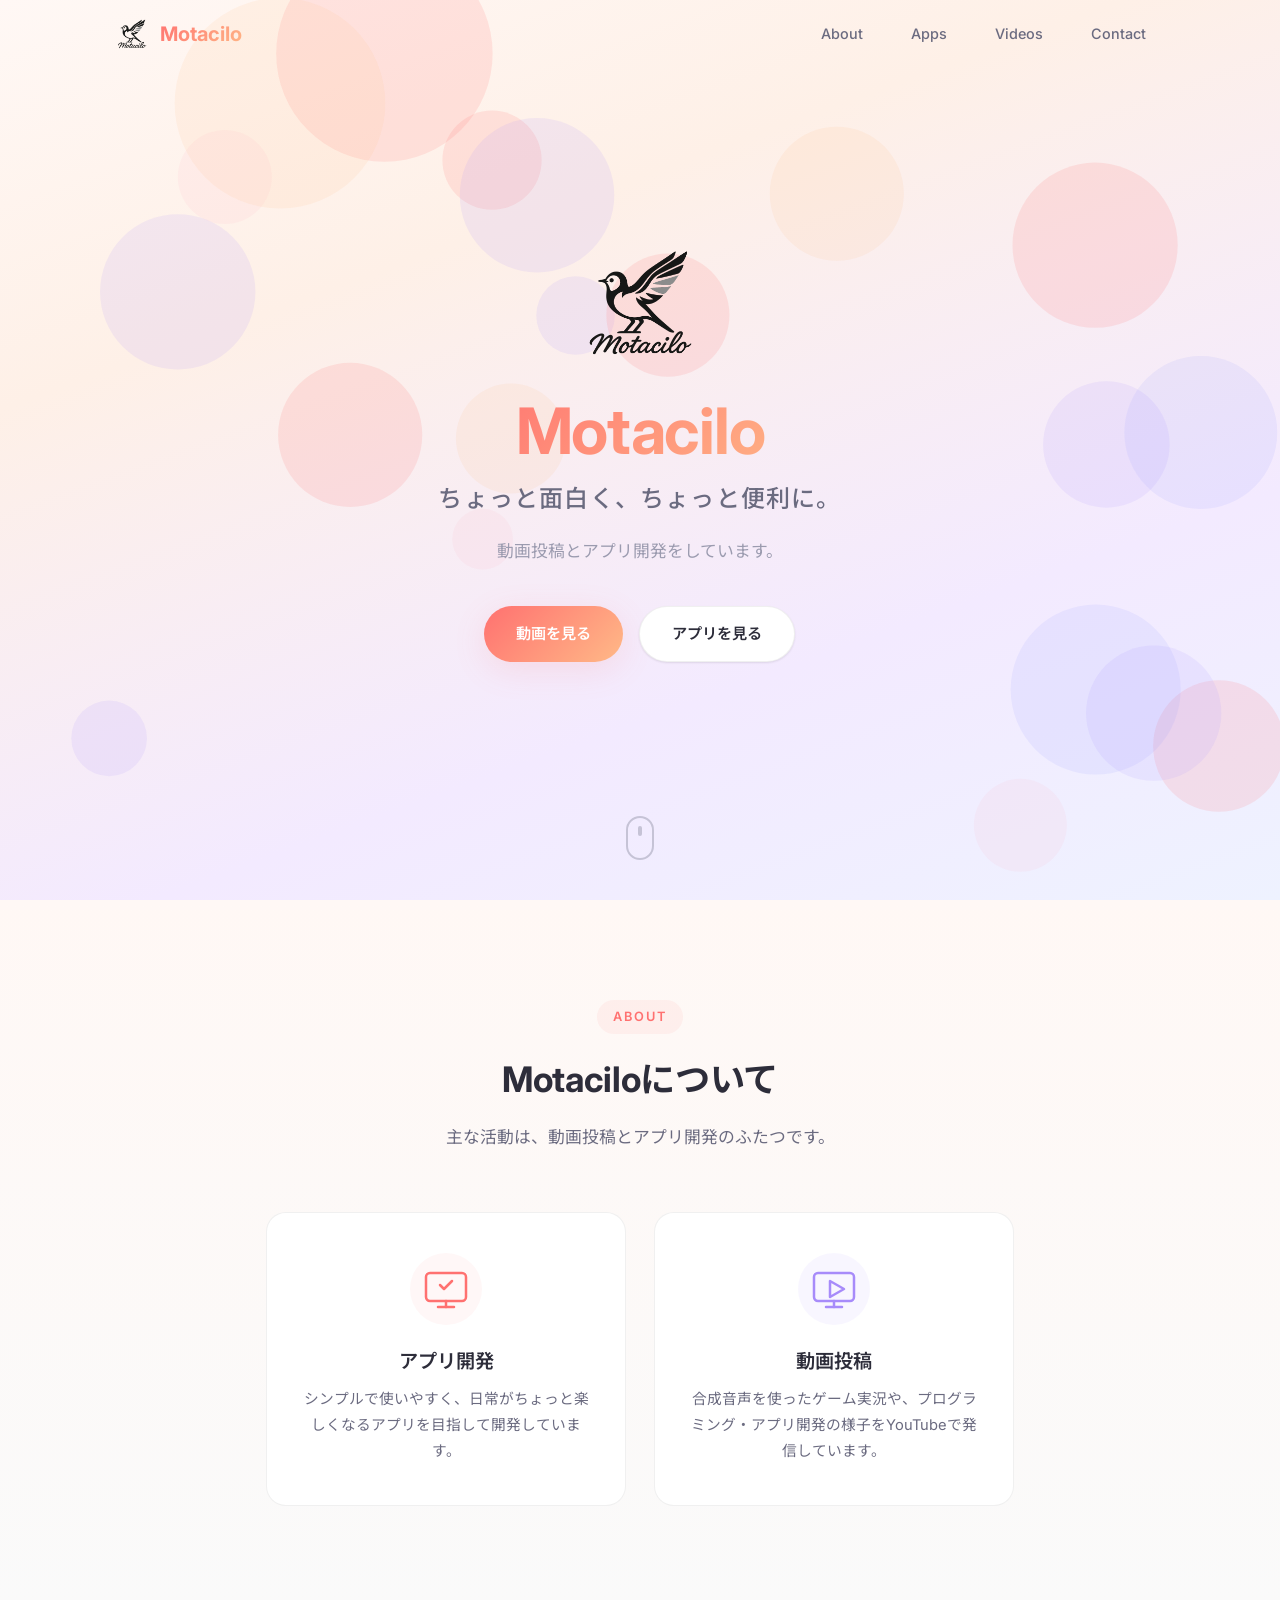
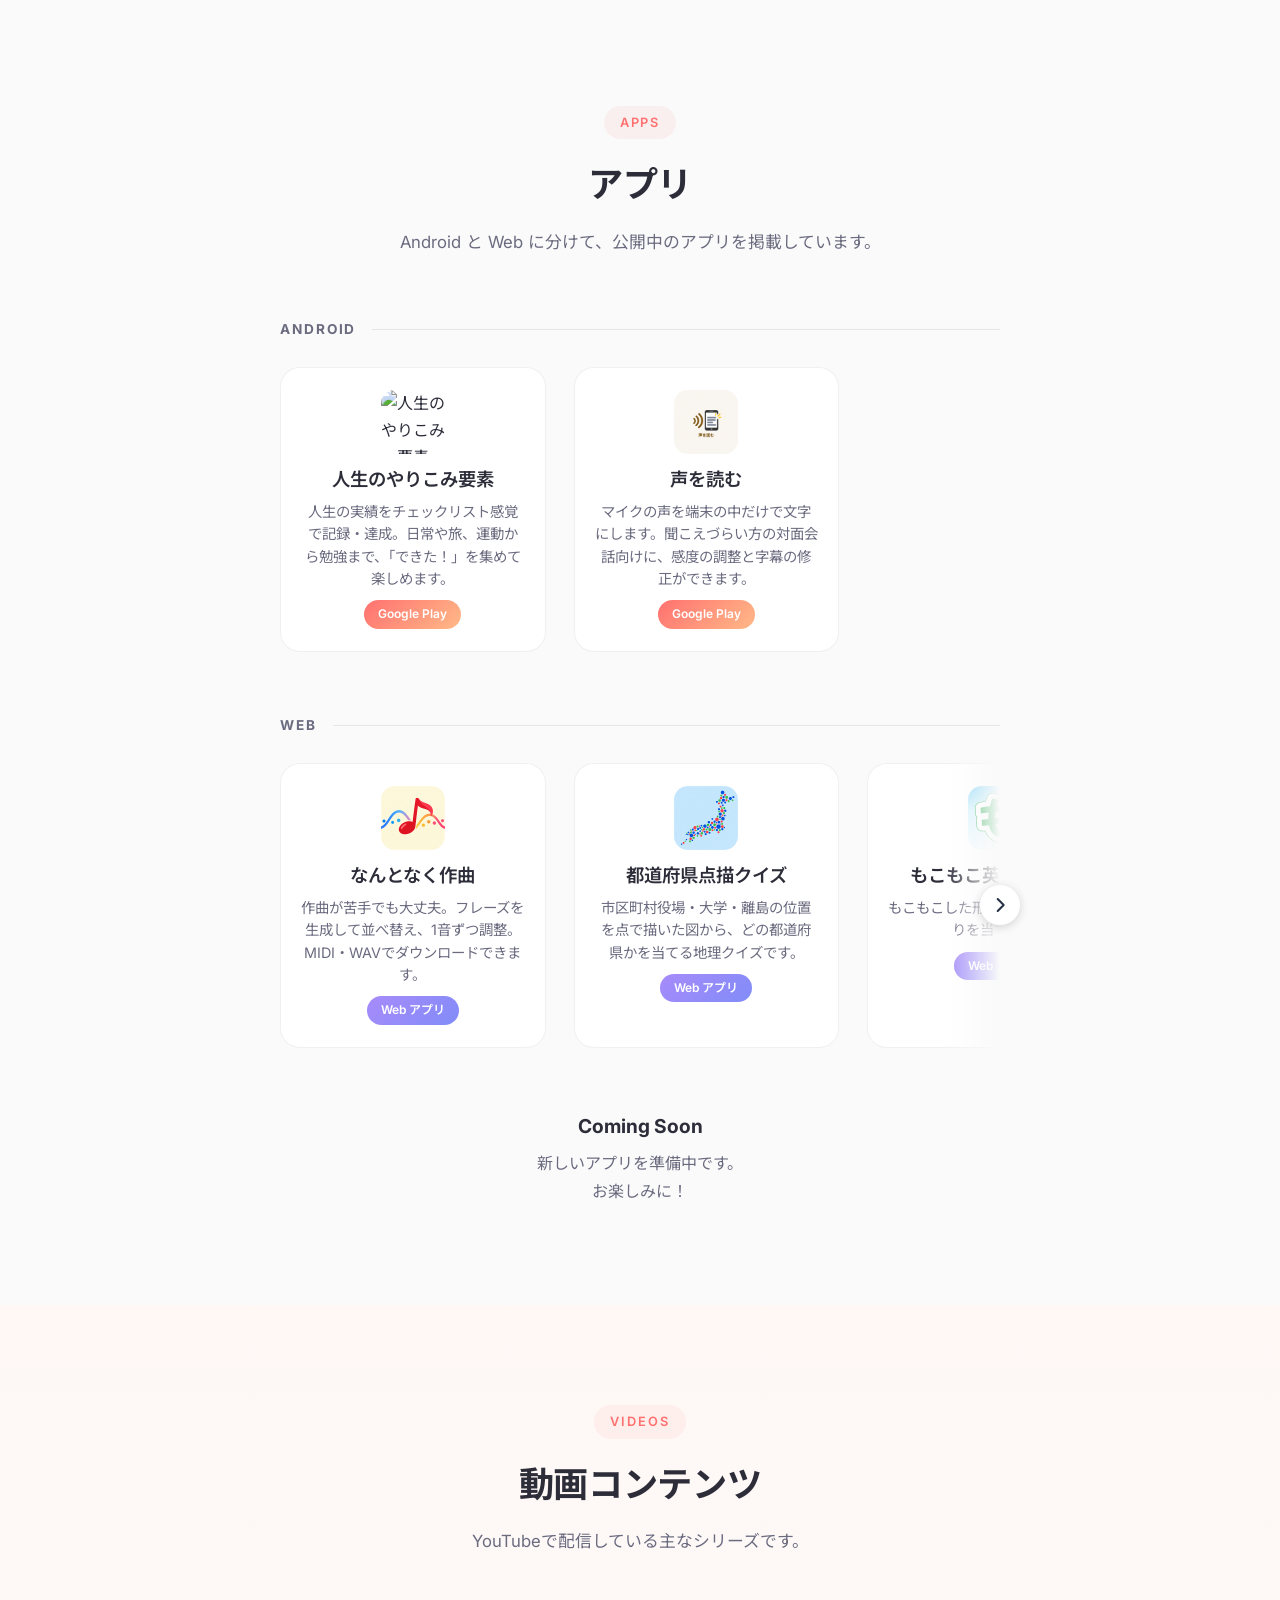
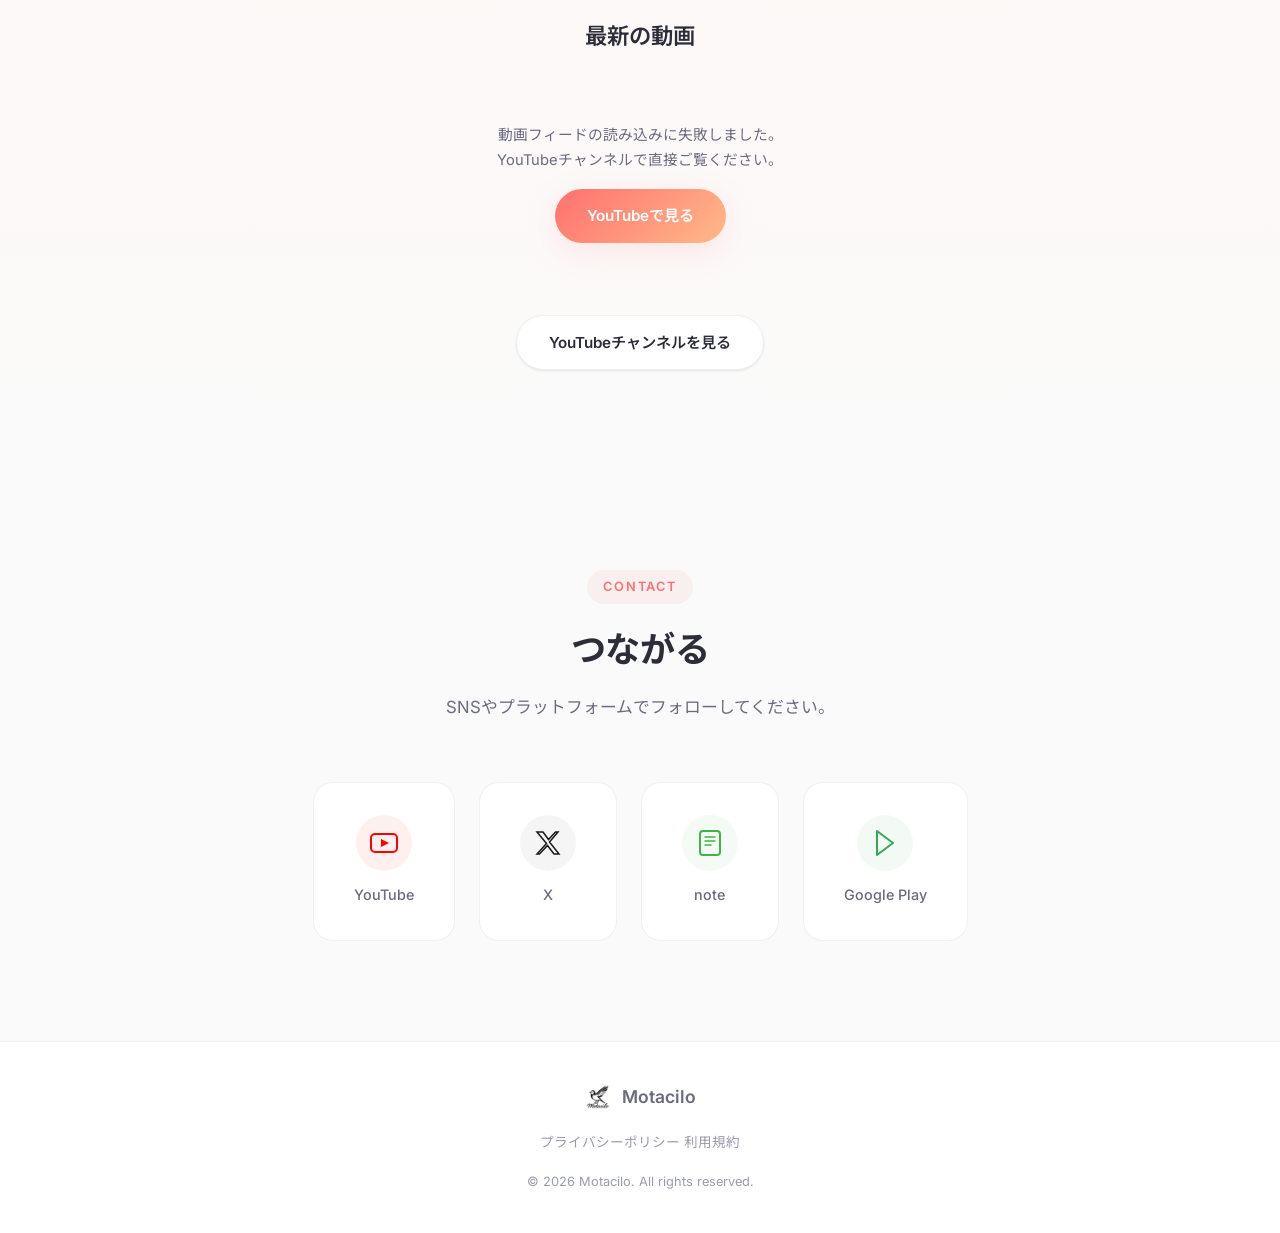
==== commit 4c567f73: "Use the word-shape quiz icon on its homepage card. Co-authored-by: Cursor <cursoragent@cursor.com>" ====
--- a/index.html
+++ b/index.html
@@ -177,17 +177,7 @@
               class="app-card fade-in" data-delay="400" target="_blank" rel="noopener">
               <div class="app-card-inner">
                 <div class="app-icon-placeholder">
-                  <svg width="64" height="64" viewBox="0 0 64 64" fill="none">
-                    <rect x="8" y="8" width="48" height="48" rx="12" fill="url(#appGradWords)" opacity="0.15" />
-                    <path d="M18 38c4-10 8-14 14-14s10 4 14 14c-4 6-8 8-14 8s-10-2-14-8z" stroke="url(#appGradWords)" stroke-width="2.5" stroke-linejoin="round" fill="none" />
-                    <path d="M26 36c2-4 4-6 6-6s4 2 6 6" stroke="url(#appGradWords)" stroke-width="2" stroke-linecap="round" fill="none" />
-                    <defs>
-                      <linearGradient id="appGradWords" x1="8" y1="8" x2="56" y2="56">
-                        <stop stop-color="#1AA3E0" />
-                        <stop offset="1" stop-color="#0878b8" />
-                      </linearGradient>
-                    </defs>
-                  </svg>
+                  <img src="word-shape-quiz.png" alt="もこもこ英単語クイズ" class="app-icon-img" width="64" height="64">
                 </div>
                 <h3>もこもこ英単語クイズ</h3>
                 <p>もこもこした形を見て、英単語の綴りを当てます。</p>
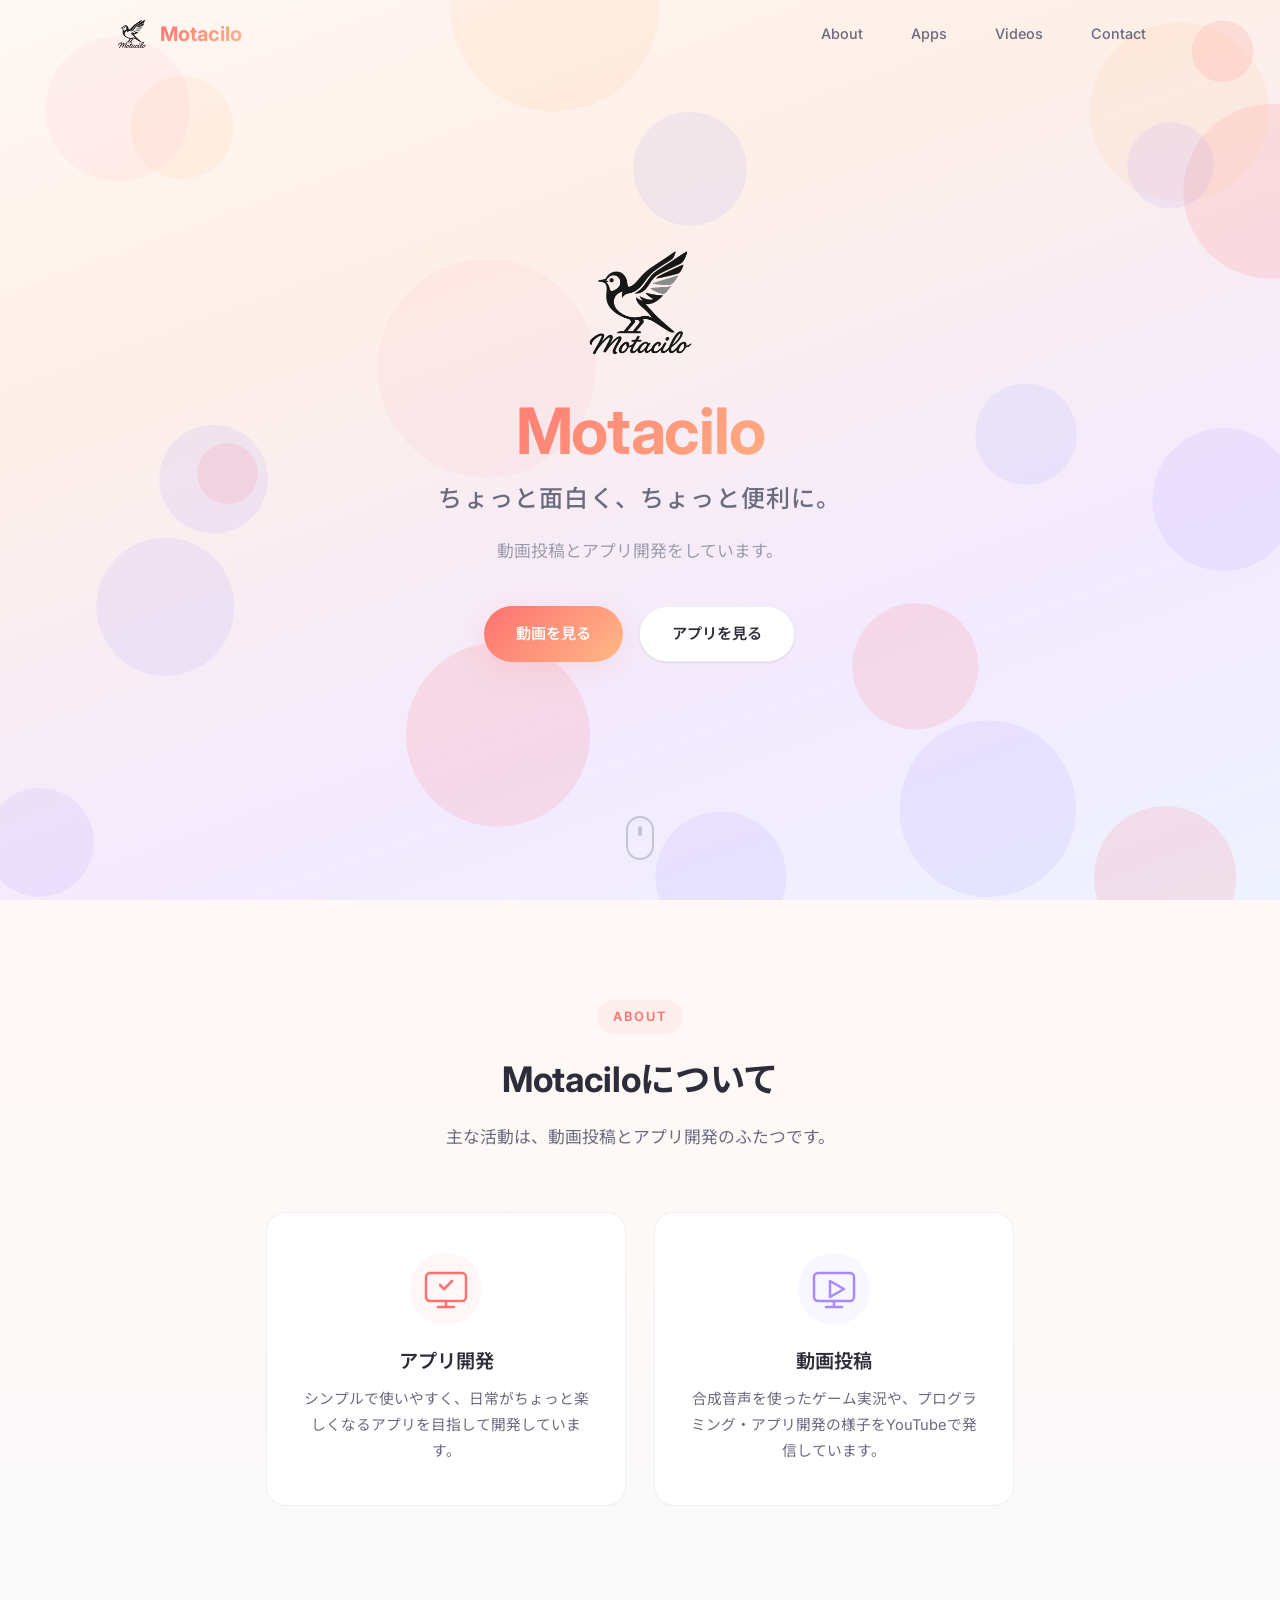
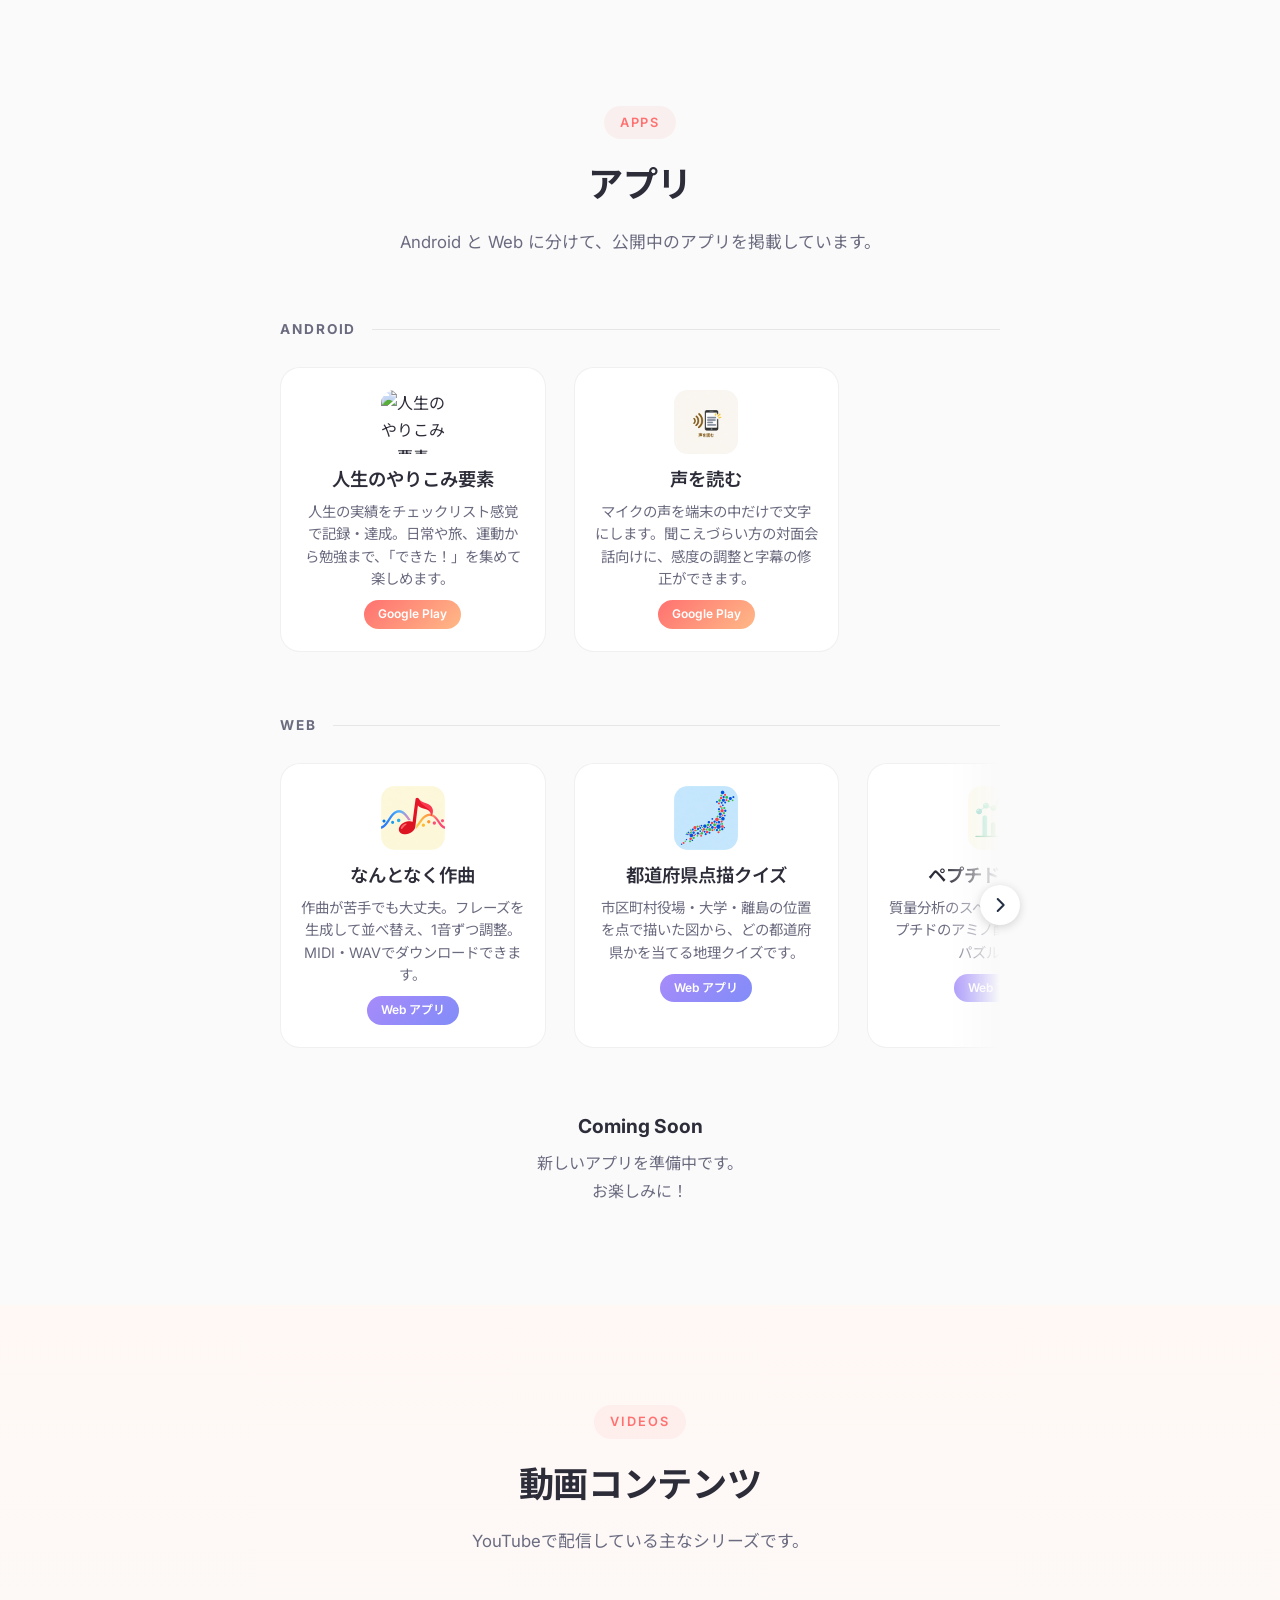
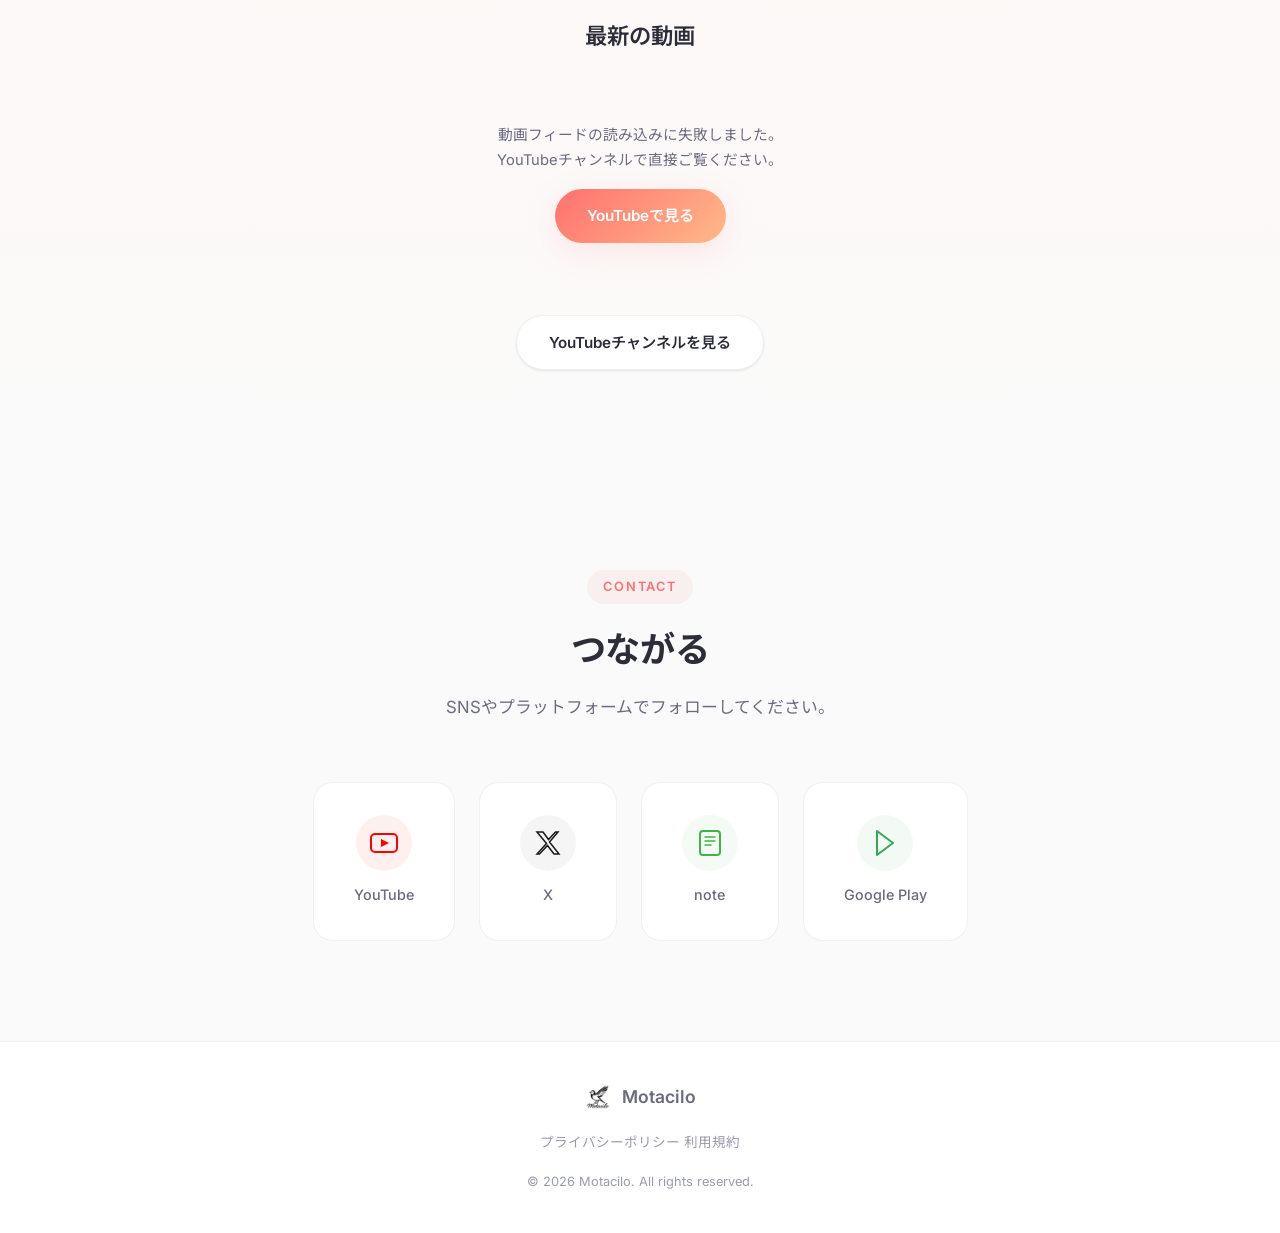
==== commit eed21017: "ペプチドのかけらのプライバシーポリシー・利用規約とアプリカードを追加" ====
--- a/index.html
+++ b/index.html
@@ -173,8 +173,19 @@
                 <span class="app-badge app-badge-web">Web アプリ</span>
               </div>
             </a>
+            <a href="https://motacilo.com/msms-puzzle/"
+              class="app-card fade-in" data-delay="400" target="_blank" rel="noopener">
+              <div class="app-card-inner">
+                <div class="app-icon-placeholder">
+                  <img src="msms-puzzle.png" alt="ペプチドのかけら" class="app-icon-img" width="64" height="64">
+                </div>
+                <h3>ペプチドのかけら</h3>
+                <p>質量分析のスペクトルを読んで、ペプチドのアミノ酸の並びを当てるパズルです。</p>
+                <span class="app-badge app-badge-web">Web アプリ</span>
+              </div>
+            </a>
             <a href="https://motacilo.com/word-shape-quiz/"
-              class="app-card fade-in" data-delay="400" target="_blank" rel="noopener">
+              class="app-card fade-in" data-delay="500" target="_blank" rel="noopener">
               <div class="app-card-inner">
                 <div class="app-icon-placeholder">
                   <img src="word-shape-quiz.png" alt="もこもこ英単語クイズ" class="app-icon-img" width="64" height="64">
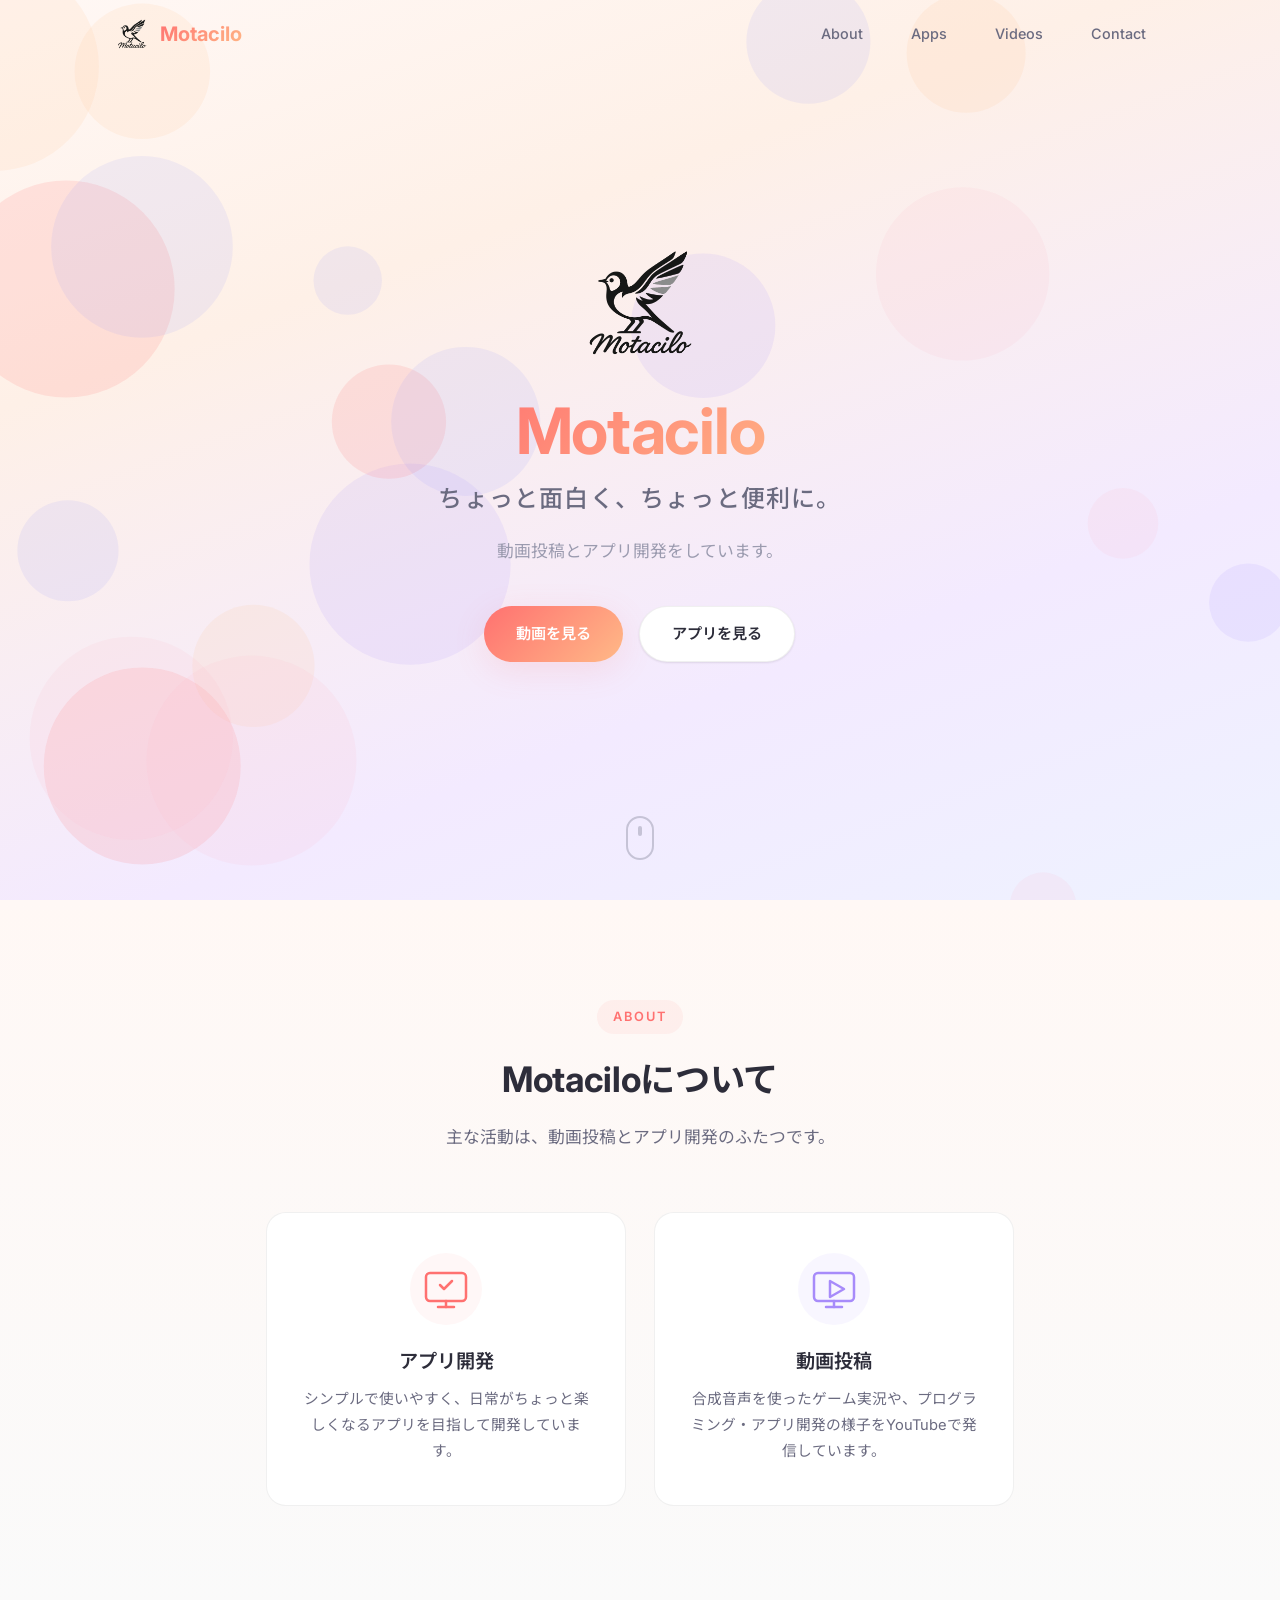
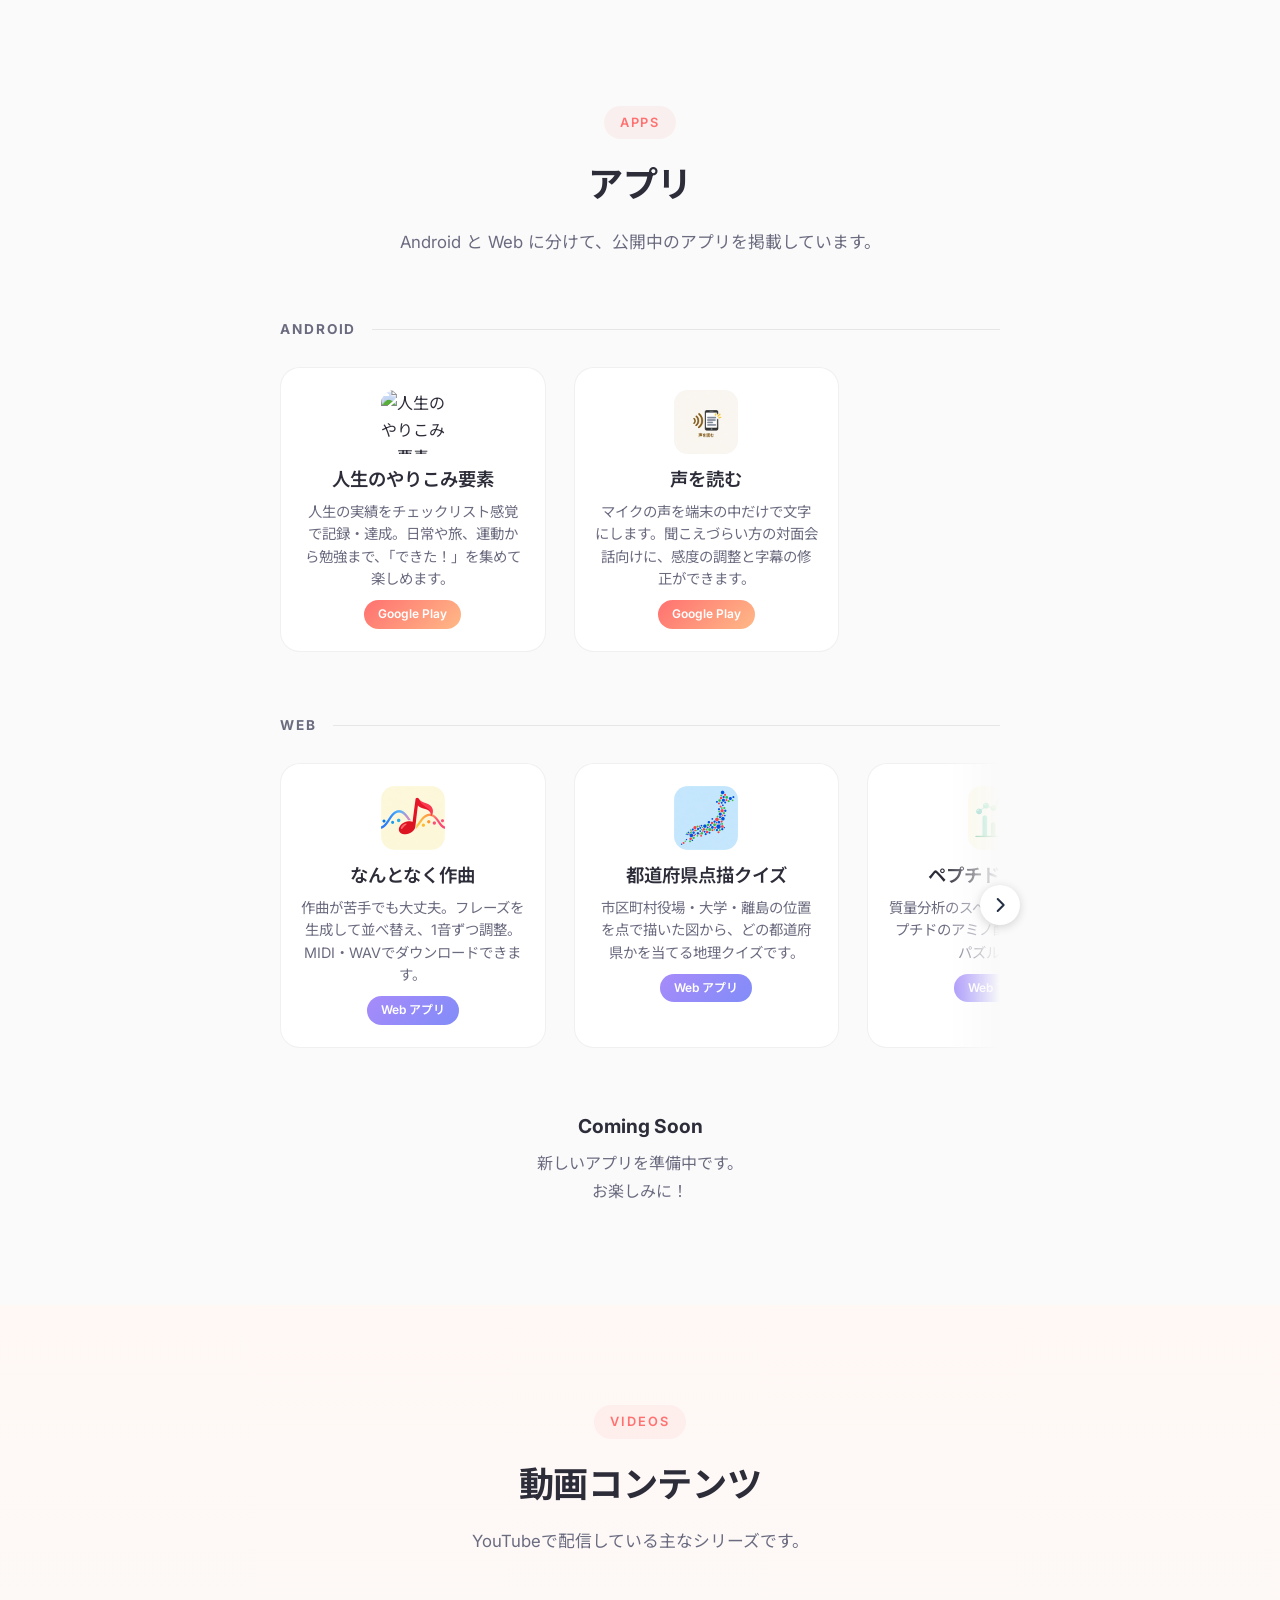
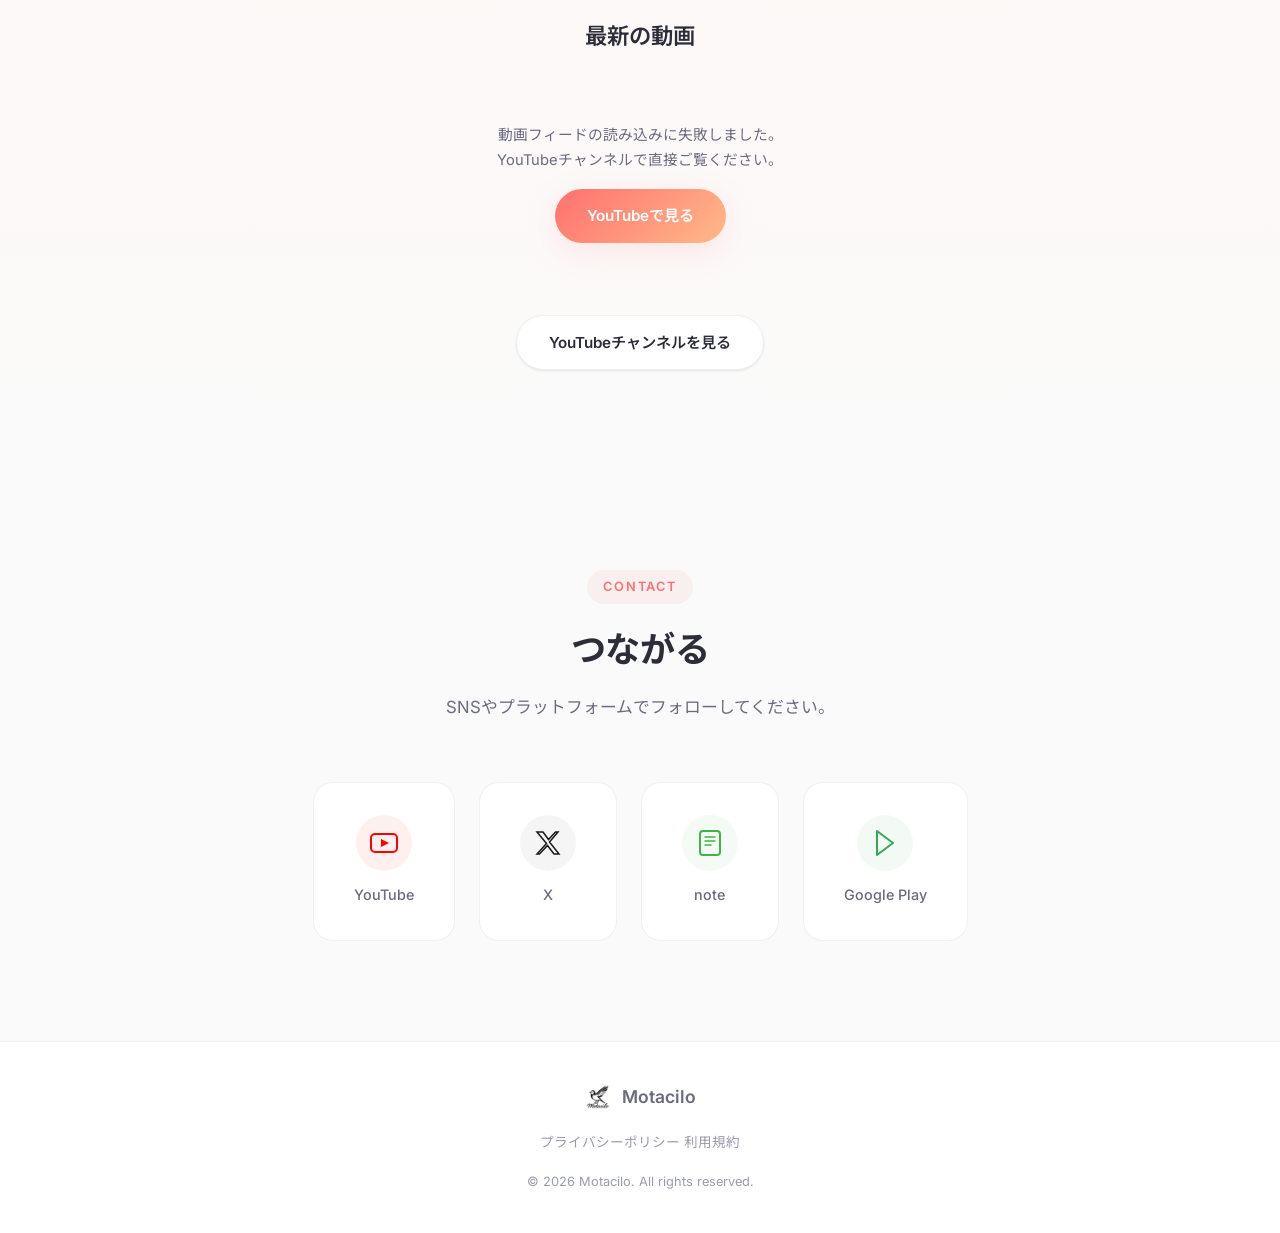
==== commit ec66bfbe: "アプリの登場演出を、カードごとではなくカテゴリ単位にする。 Co-authored-by: Cursor <cursoragent@cursor.com>" ====
--- a/index.html
+++ b/index.html
@@ -113,14 +113,14 @@
         <p class="section-description">Android と Web に分けて、公開中のアプリを掲載しています。</p>
       </div>
       <div class="apps-groups">
-        <div class="apps-group">
-          <div class="apps-group-header fade-in">
+        <div class="apps-group fade-in">
+          <div class="apps-group-header">
             <h3 class="apps-group-title">Android</h3>
             <span class="apps-group-line" aria-hidden="true"></span>
           </div>
           <div class="apps-grid">
             <a href="https://play.google.com/store/apps/details?id=com.motacilo.achievementunlocker"
-              class="app-card fade-in" data-delay="100" target="_blank" rel="noopener">
+              class="app-card" target="_blank" rel="noopener">
               <div class="app-card-inner">
                 <div class="app-icon-placeholder">
                   <img
@@ -133,7 +133,7 @@
               </div>
             </a>
             <a href="https://play.google.com/store/apps/details?id=com.motacilo.read_your_voice"
-              class="app-card fade-in" data-delay="200" target="_blank" rel="noopener">
+              class="app-card" target="_blank" rel="noopener">
               <div class="app-card-inner">
                 <div class="app-icon-placeholder">
                   <img src="read-your-voice.png" alt="声を読む" class="app-icon-img" width="64" height="64">
@@ -145,14 +145,14 @@
             </a>
           </div>
         </div>
-        <div class="apps-group">
-          <div class="apps-group-header fade-in" data-delay="100">
+        <div class="apps-group fade-in" data-delay="120">
+          <div class="apps-group-header">
             <h3 class="apps-group-title">Web</h3>
             <span class="apps-group-line" aria-hidden="true"></span>
           </div>
           <div class="apps-grid">
             <a href="https://motacilo.github.io/mathematical-music/"
-              class="app-card fade-in" data-delay="200" target="_blank" rel="noopener">
+              class="app-card" target="_blank" rel="noopener">
               <div class="app-card-inner">
                 <div class="app-icon-placeholder">
                   <img src="mathematical-music.png" alt="なんとなく作曲" class="app-icon-img" width="64" height="64">
@@ -163,7 +163,7 @@
               </div>
             </a>
             <a href="https://prefecture-pointillism-quiz.onrender.com/"
-              class="app-card fade-in" data-delay="300" target="_blank" rel="noopener">
+              class="app-card" target="_blank" rel="noopener">
               <div class="app-card-inner">
                 <div class="app-icon-placeholder">
                   <img src="prefecture-quiz.png" alt="都道府県点描クイズ" class="app-icon-img" width="64" height="64">
@@ -174,7 +174,7 @@
               </div>
             </a>
             <a href="https://motacilo.com/msms-puzzle/"
-              class="app-card fade-in" data-delay="400" target="_blank" rel="noopener">
+              class="app-card" target="_blank" rel="noopener">
               <div class="app-card-inner">
                 <div class="app-icon-placeholder">
                   <img src="msms-puzzle.png" alt="ペプチドのかけら" class="app-icon-img" width="64" height="64">
@@ -185,7 +185,7 @@
               </div>
             </a>
             <a href="https://motacilo.com/word-shape-quiz/"
-              class="app-card fade-in" data-delay="500" target="_blank" rel="noopener">
+              class="app-card" target="_blank" rel="noopener">
               <div class="app-card-inner">
                 <div class="app-icon-placeholder">
                   <img src="word-shape-quiz.png" alt="もこもこ英単語クイズ" class="app-icon-img" width="64" height="64">
